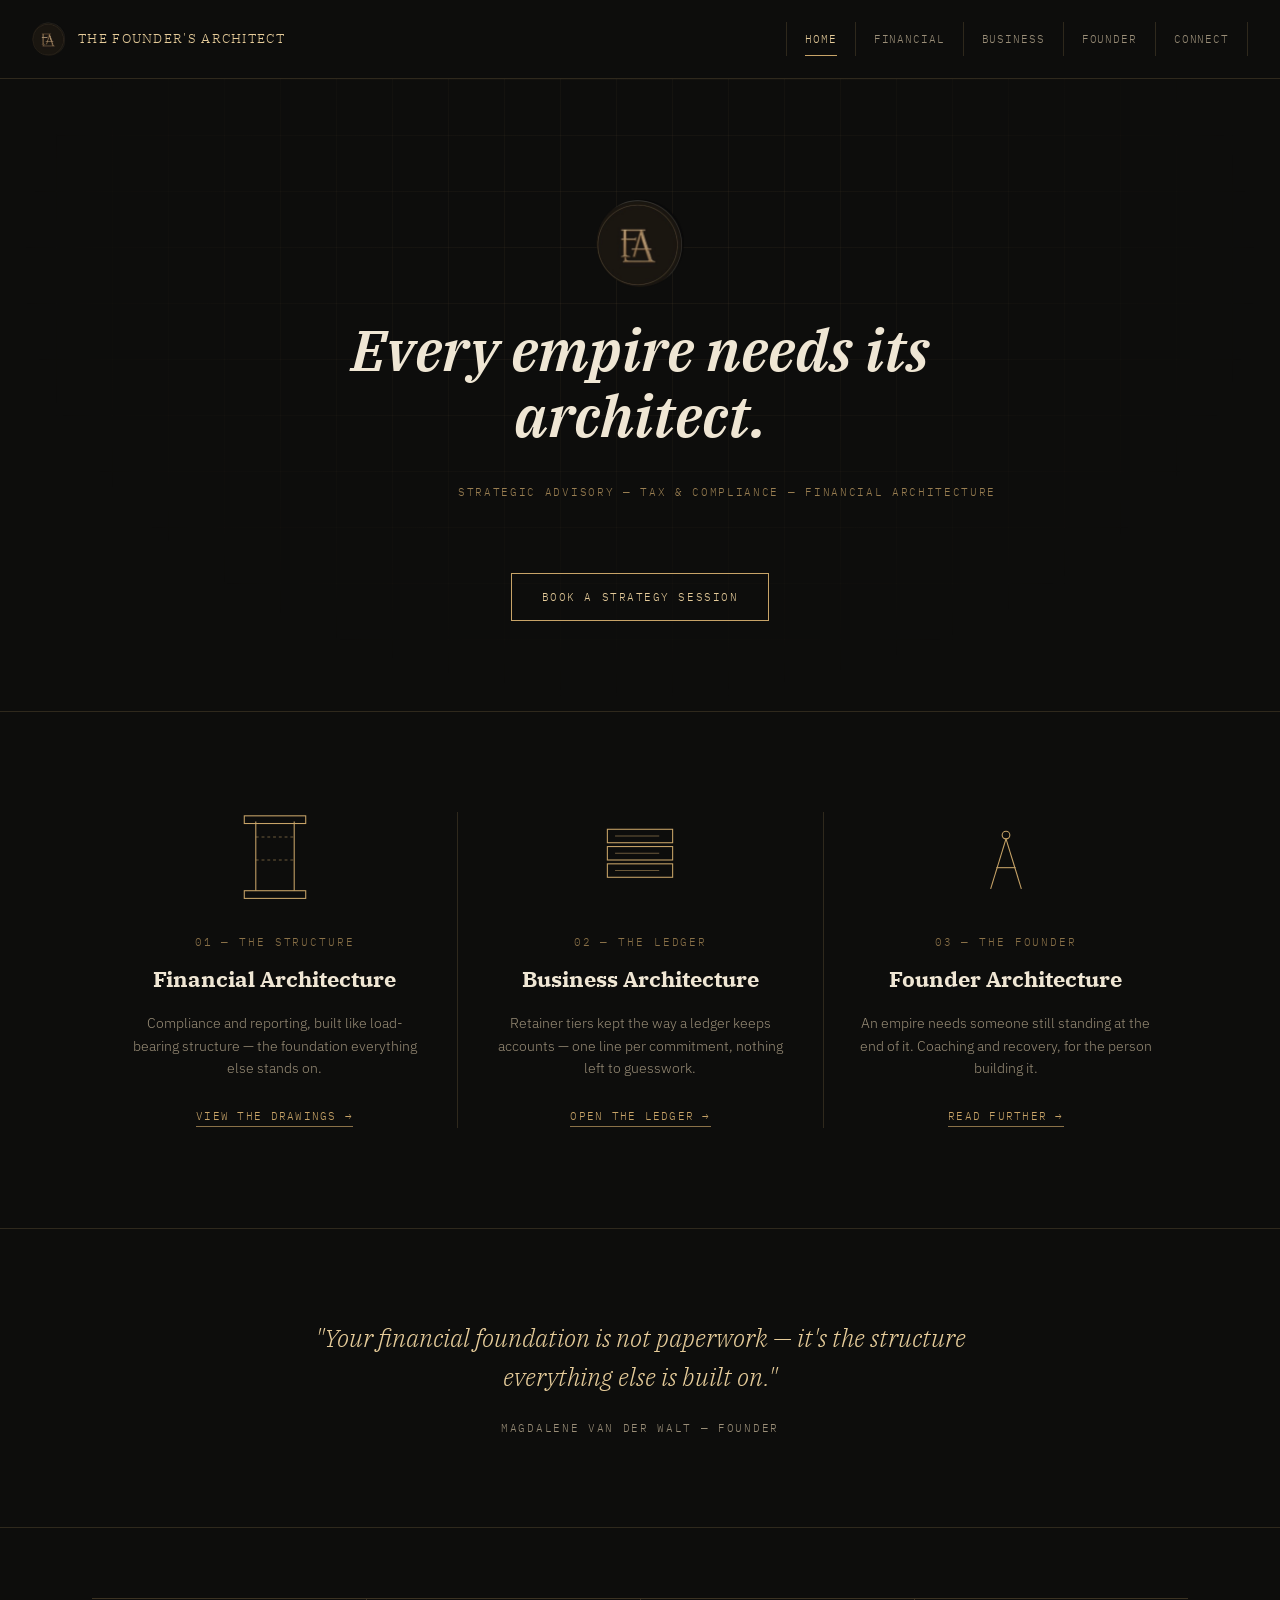
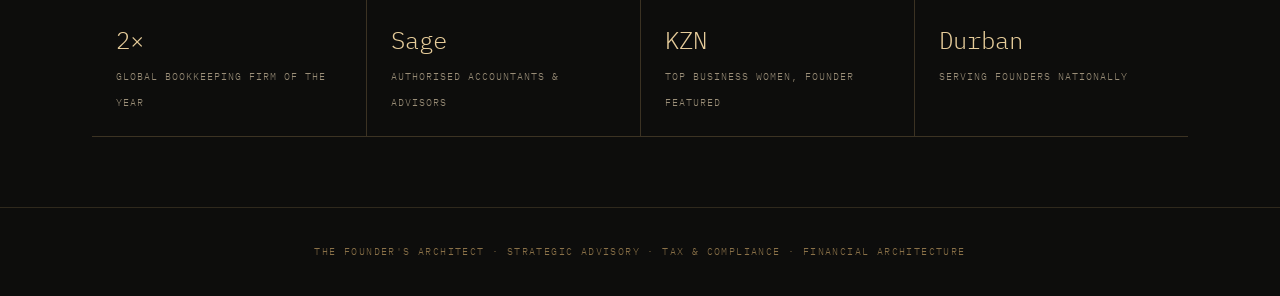
==== index.html @ 71af25b2 "Add files via upload" ====
<!DOCTYPE html>
<html lang="en">
<head>
<meta charset="UTF-8">
<meta name="viewport" content="width=device-width, initial-scale=1.0">
<title>The Founder's Architect</title>
<link rel="preconnect" href="https://fonts.googleapis.com">
<link href="https://fonts.googleapis.com/css2?family=IBM+Plex+Mono:wght@400;500;600&family=IBM+Plex+Sans:wght@300;400;500;600&family=IBM+Plex+Serif:ital,wght@0,500;0,600;0,700;1,500;1,600&display=swap" rel="stylesheet">
<link rel="stylesheet" href="style.css">
</head>
<body>

<header class="site-header">
  <a class="brand" href="index.html">
    <img src="fa-logo.png" alt="The Founder's Architect">
    <span>The Founder's Architect</span>
  </a>
  <nav class="site-nav">
    <a href="index.html" class="active">Home</a>
    <a href="financial-architecture.html">Financial</a>
    <a href="business-architecture.html">Business</a>
    <a href="founder-architecture.html">Founder</a>
    <a href="contact.html">Connect</a>
  </nav>
</header>

<section class="hero">
  <div class="hero-inner">
    <img class="seal" src="fa-logo.png" alt="">
    <h1>Every empire needs its architect.</h1>
    <div class="dim-line">
      <span class="tick"></span><span class="seg"></span>
      <span class="label">Strategic Advisory — Tax &amp; Compliance — Financial Architecture</span>
      <span class="seg"></span><span class="tick"></span>
    </div>
    <a class="hero-cta" href="contact.html">Book a Strategy Session</a>
  </div>
</section>

<section class="pillars">
  <div class="wrap">
    <div class="pillars-grid">

      <div class="pillar reveal">
        <svg viewBox="0 0 100 100" fill="none" stroke="#c8a468" stroke-width="1.1">
          <line x1="30" y1="10" x2="30" y2="82"/>
          <line x1="70" y1="10" x2="70" y2="82"/>
          <rect x="18" y="4" width="64" height="8"/>
          <rect x="18" y="82" width="64" height="8"/>
          <line x1="30" y1="26" x2="70" y2="26" stroke-dasharray="3 3" opacity=".5"/>
          <line x1="30" y1="50" x2="70" y2="50" stroke-dasharray="3 3" opacity=".5"/>
        </svg>
        <span class="eyebrow">01 — The Structure</span>
        <h3>Financial Architecture</h3>
        <p>Compliance and reporting, built like load-bearing structure — the foundation everything else stands on.</p>
        <a href="financial-architecture.html">View the drawings →</a>
      </div>

      <div class="pillar reveal">
        <svg viewBox="0 0 100 100" fill="none" stroke="#c8a468" stroke-width="1.1">
          <rect x="16" y="18" width="68" height="14"/>
          <rect x="16" y="36" width="68" height="14"/>
          <rect x="16" y="54" width="68" height="14"/>
          <line x1="24" y1="25" x2="70" y2="25" opacity=".5"/>
          <line x1="24" y1="43" x2="70" y2="43" opacity=".5"/>
          <line x1="24" y1="61" x2="70" y2="61" opacity=".5"/>
        </svg>
        <span class="eyebrow">02 — The Ledger</span>
        <h3>Business Architecture</h3>
        <p>Retainer tiers kept the way a ledger keeps accounts — one line per commitment, nothing left to guesswork.</p>
        <a href="business-architecture.html">Open the ledger →</a>
      </div>

      <div class="pillar reveal">
        <svg viewBox="0 0 100 100" fill="none" stroke="#c8a468" stroke-width="1.1">
          <circle cx="50" cy="24" r="4"/>
          <line x1="50" y1="28" x2="34" y2="80"/>
          <line x1="50" y1="28" x2="66" y2="80"/>
          <line x1="40" y1="58" x2="60" y2="58"/>
        </svg>
        <span class="eyebrow">03 — The Founder</span>
        <h3>Founder Architecture</h3>
        <p>An empire needs someone still standing at the end of it. Coaching and recovery, for the person building it.</p>
        <a href="founder-architecture.html">Read further →</a>
      </div>

    </div>
  </div>
</section>

<section class="quote-strip reveal">
  <div class="wrap">
    <blockquote>"Your financial foundation is not paperwork — it's the structure everything else is built on."</blockquote>
    <cite>Magdalene van der Walt — Founder</cite>
  </div>
</section>

<section class="credentials reveal">
  <div class="wrap">
    <div class="credentials-row">
      <div class="credential-cell">
        <span class="fig">2×</span>
        <span class="lbl">Global Bookkeeping Firm of the Year</span>
      </div>
      <div class="credential-cell">
        <span class="fig">Sage</span>
        <span class="lbl">Authorised Accountants &amp; Advisors</span>
      </div>
      <div class="credential-cell">
        <span class="fig">KZN</span>
        <span class="lbl">Top Business Women, Founder Featured</span>
      </div>
      <div class="credential-cell">
        <span class="fig">Durban</span>
        <span class="lbl">Serving founders nationally</span>
      </div>
    </div>
  </div>
</section>

<footer class="site-footer">
  <p>The Founder's Architect · Strategic Advisory · Tax &amp; Compliance · Financial Architecture</p>
</footer>

<script>
const io = new IntersectionObserver(es=>es.forEach(e=>{if(e.isIntersecting){e.target.classList.add('in'); io.unobserve(e.target);}}),{threshold:.15});
document.querySelectorAll('.reveal').forEach(el=>io.observe(el));
</script>
</body>
</html>
---- style.css ----
/* ============================================================
   THE FOUNDER'S ARCHITECT — shared stylesheet
   Type system: IBM Plex trio (Serif / Sans / Mono) — chosen
   because the brand is literally about technical precision
   (architecture) and tabular record-keeping (ledgers). Mono
   is used wherever a real ledger would use ruled figures.
   ============================================================ */

:root{
  --ink:#0d0d0c;
  --ink-2:#161512;
  --blueprint:#132840;
  --blueprint-2:#0d1e30;
  --blueprint-line:#5f88ab;
  --blueprint-line-dim:#3a5670;
  --ledger:#ece3d0;
  --ledger-2:#e3d7bc;
  --ledger-rule:#b7a880;
  --ledger-ink:#2b2318;
  --ledger-ink-soft:#5c503b;
  --red-ink:#8f3b28;
  --gold:#c8a468;
  --gold-light:#e6cc9a;
  --gold-dim:#8a7148;
  --text:#efe6d4;
  --text-dim:#9a8e78;

  --serif:'IBM Plex Serif', Georgia, serif;
  --sans:'IBM Plex Sans', -apple-system, sans-serif;
  --mono:'IBM Plex Mono', 'Courier New', monospace;
}

*{margin:0; padding:0; box-sizing:border-box;}
html{scroll-behavior:smooth;}
body{
  background:var(--ink);
  color:var(--text);
  font-family:var(--sans);
  font-weight:300;
  line-height:1.65;
  -webkit-font-smoothing:antialiased;
}
img{max-width:100%; display:block;}
a{color:inherit;}
.wrap{max-width:1160px; margin:0 auto; padding:0 32px;}

/* ---------- dimension line (signature motif) ----------
   mimics an architectural drawing's dimension callout:
   tick — line — label — line — tick                       */
.dim-line{
  display:flex; align-items:center; gap:14px;
  width:100%;
}
.dim-line .tick{width:1px; height:10px; background:currentColor; opacity:.6;}
.dim-line .seg{flex:1; height:1px; background:currentColor; opacity:.35;}
.dim-line .label{
  font-family:var(--mono); font-size:10.5px; letter-spacing:.16em;
  text-transform:uppercase; white-space:nowrap; opacity:.75;
}

/* ---------- nav ---------- */
.site-header{
  display:flex; align-items:center; justify-content:space-between;
  padding:22px 32px;
  border-bottom:1px solid rgba(200,164,104,.18);
}
.site-header .brand{display:flex; align-items:center; gap:12px; text-decoration:none;}
.site-header .brand img{width:34px; height:34px; border-radius:50%;}
.site-header .brand span{
  font-family:var(--serif); font-size:13px; letter-spacing:.1em;
  text-transform:uppercase; color:var(--gold-light);
}
.site-nav{display:flex; gap:0;}
.site-nav a{
  font-family:var(--mono); font-size:11px; letter-spacing:.08em;
  text-transform:uppercase; text-decoration:none; color:var(--text-dim);
  padding:8px 18px; border-left:1px solid rgba(200,164,104,.18);
  transition:color .2s ease;
}
.site-nav a:last-child{border-right:1px solid rgba(200,164,104,.18);}
.site-nav a:hover, .site-nav a.active{color:var(--gold-light);}
.site-nav a.active{position:relative;}
.site-nav a.active::after{
  content:''; position:absolute; left:18px; right:18px; bottom:0; height:1px;
  background:var(--gold);
}
@media (max-width:820px){
  .site-nav{display:none;}
}

/* ---------- footer ---------- */
.site-footer{
  padding:36px 32px; text-align:center;
  border-top:1px solid rgba(200,164,104,.18);
}
.site-footer p{
  font-family:var(--mono); font-size:10px; letter-spacing:.14em;
  text-transform:uppercase; color:var(--gold-dim);
}

/* ================= HOME ================= */
.hero{
  padding:120px 32px 90px; text-align:center;
  position:relative; overflow:hidden;
}
.hero::before{
  content:''; position:absolute; inset:0;
  background-image:linear-gradient(rgba(200,164,104,.07) 1px, transparent 1px),
                    linear-gradient(90deg, rgba(200,164,104,.07) 1px, transparent 1px);
  background-size:56px 56px;
  mask-image:radial-gradient(ellipse at 50% 30%, black, transparent 70%);
}
.hero-inner{position:relative; max-width:760px; margin:0 auto;}
.hero-inner img.seal{width:88px; margin:0 auto 30px;}
.hero h1{
  font-family:var(--serif); font-weight:600; font-style:italic;
  font-size:clamp(2.1rem, 5.2vw, 3.6rem); line-height:1.15;
  color:var(--text);
}
.hero .dim-line{max-width:420px; margin:34px auto; color:var(--gold);}
.hero-tag{
  font-family:var(--mono); font-size:11px; letter-spacing:.2em;
  text-transform:uppercase; color:var(--text-dim);
}
.hero-cta{
  display:inline-block; margin-top:38px; padding:14px 30px;
  border:1px solid var(--gold); color:var(--gold-light);
  text-decoration:none; font-family:var(--mono); font-size:11px;
  letter-spacing:.14em; text-transform:uppercase;
  transition:.25s ease;
}
.hero-cta:hover{background:var(--gold); color:var(--ink);}

/* three pillars — elevation drawings, not icon cards */
.pillars{padding:100px 0; border-top:1px solid rgba(200,164,104,.18);}
.pillars-grid{
  display:grid; grid-template-columns:repeat(3, 1fr); gap:0;
}
@media (max-width:820px){ .pillars-grid{grid-template-columns:1fr; gap:60px;} }
.pillar{
  padding:0 34px; text-align:center;
  border-left:1px solid rgba(200,164,104,.18);
}
.pillar:first-child{border-left:none;}
@media (max-width:820px){ .pillar{border-left:none; border-top:1px solid rgba(200,164,104,.18); padding-top:50px;} .pillar:first-child{border-top:none;} }
.pillar svg{height:96px; margin:0 auto 26px; display:block;}
.pillar .eyebrow{
  font-family:var(--mono); font-size:10.5px; letter-spacing:.18em;
  text-transform:uppercase; color:var(--gold-dim); display:block; margin-bottom:10px;
}
.pillar h3{font-family:var(--serif); font-size:1.4rem; margin-bottom:14px; color:var(--text);}
.pillar p{font-size:13.5px; color:var(--text-dim); margin-bottom:22px;}
.pillar a{
  font-family:var(--mono); font-size:10.5px; letter-spacing:.12em;
  text-transform:uppercase; text-decoration:none; color:var(--gold);
  border-bottom:1px solid var(--gold-dim); padding-bottom:3px;
}

/* quote strip */
.quote-strip{
  padding:90px 0; text-align:center;
  border-top:1px solid rgba(200,164,104,.18);
  border-bottom:1px solid rgba(200,164,104,.18);
}
.quote-strip blockquote{
  font-family:var(--serif); font-style:italic; font-size:clamp(1.2rem,2.6vw,1.55rem);
  max-width:700px; margin:0 auto; color:var(--gold-light); line-height:1.6;
}
.quote-strip cite{
  display:block; margin-top:22px; font-style:normal;
  font-family:var(--mono); font-size:10.5px; letter-spacing:.16em;
  text-transform:uppercase; color:var(--text-dim);
}

/* credentials — ledger-style figure row */
.credentials{padding:70px 0;}
.credentials-row{
  display:flex; flex-wrap:wrap; gap:0;
  font-family:var(--mono);
  border-top:1px solid rgba(200,164,104,.25);
  border-bottom:1px solid rgba(200,164,104,.25);
}
.credential-cell{
  flex:1 1 200px; padding:22px 24px;
  border-left:1px solid rgba(200,164,104,.25);
}
.credential-cell:first-child{border-left:none;}
.credential-cell .fig{font-size:1.5rem; color:var(--gold-light); display:block;}
.credential-cell .lbl{font-size:10px; letter-spacing:.1em; text-transform:uppercase; color:var(--text-dim);}

/* ================= BLUEPRINT PAGE (Financial Architecture) ================= */
.blueprint-page{background:var(--blueprint); color:#dce9f2;}
.blueprint-page .site-header{border-bottom-color:rgba(95,136,171,.3);}
.blueprint-page .site-nav a{color:#7fa1bd; border-left-color:rgba(95,136,171,.3);}
.blueprint-page .site-nav a:last-child{border-right-color:rgba(95,136,171,.3);}
.blueprint-page .site-nav a:hover,.blueprint-page .site-nav a.active{color:var(--gold-light);}
.blueprint-page .site-footer{border-top-color:rgba(95,136,171,.3);}
.blueprint-page .site-footer p{color:#5f88ab;}

.bp-hero{
  padding:90px 32px 60px; position:relative; overflow:hidden;
}
.bp-hero::before{
  content:''; position:absolute; inset:0;
  background-image:linear-gradient(rgba(255,255,255,.05) 1px, transparent 1px),
                    linear-gradient(90deg, rgba(255,255,255,.05) 1px, transparent 1px);
  background-size:40px 40px;
}
.bp-hero-inner{position:relative; max-width:640px; margin:0 auto; text-align:center;}
.bp-hero .eyebrow{
  font-family:var(--mono); font-size:11px; letter-spacing:.22em; text-transform:uppercase;
  color:var(--gold-light);
}
.bp-hero h1{
  font-family:var(--serif); font-weight:600; font-size:clamp(2rem,5vw,3rem);
  margin:18px 0 20px; color:#f2f7fb;
}
.bp-hero p{color:#a8c2d6; font-size:14.5px; max-width:480px; margin:0 auto;}

/* elevation drawing — services stacked like building floors */
.elevation{padding:40px 32px 110px;}
.elevation-inner{max-width:820px; margin:0 auto;}
.floor{
  display:grid; grid-template-columns:140px 1fr;
  gap:28px; align-items:start;
  padding:30px 0;
  border-top:1px solid rgba(255,255,255,.14);
  position:relative;
}
.floor:last-child{border-bottom:1px solid rgba(255,255,255,.14);}
.floor .code{
  font-family:var(--mono); font-size:12px; letter-spacing:.08em; color:var(--gold-light);
  padding-top:4px;
}
.floor .code small{display:block; color:#7fa1bd; font-size:10px; margin-top:4px; letter-spacing:.14em;}
.floor h3{font-family:var(--serif); font-size:1.3rem; color:#f2f7fb; margin-bottom:8px;}
.floor p{font-size:13.5px; color:#a8c2d6; max-width:520px;}
.floor .dim{
  position:absolute; right:0; top:14px; display:flex; align-items:center; gap:6px;
  color:#5f88ab; font-family:var(--mono); font-size:9.5px; letter-spacing:.1em;
}
.floor .dim .tick{width:1px; height:8px; background:currentColor;}

/* ================= LEDGER PAGE (Business Architecture) ================= */
.ledger-page{background:var(--ledger); color:var(--ledger-ink);}
.ledger-page .site-header{border-bottom-color:rgba(183,168,128,.5);}
.ledger-page .brand span{color:var(--red-ink);}
.ledger-page .site-nav a{color:var(--ledger-ink-soft); border-left-color:rgba(183,168,128,.5);}
.ledger-page .site-nav a:last-child{border-right-color:rgba(183,168,128,.5);}
.ledger-page .site-nav a:hover,.ledger-page .site-nav a.active{color:var(--red-ink);}
.ledger-page .site-nav a.active::after{background:var(--red-ink);}
.ledger-page .site-footer{border-top-color:rgba(183,168,128,.5);}
.ledger-page .site-footer p{color:var(--ledger-ink-soft);}

.ledger-hero{padding:80px 32px 20px; text-align:center;}
.ledger-hero .eyebrow{
  font-family:var(--mono); font-size:11px; letter-spacing:.22em; text-transform:uppercase;
  color:var(--red-ink);
}
.ledger-hero h1{
  font-family:var(--serif); font-weight:600; font-size:clamp(2rem,5vw,3rem);
  margin:16px 0 18px;
}
.ledger-hero p{color:var(--ledger-ink-soft); font-size:14.5px; max-width:480px; margin:0 auto;}

.ledger-book{padding:50px 32px 120px;}
.ledger-table{
  max-width:920px; margin:0 auto;
  border-top:2px solid var(--ledger-ink);
}
.ledger-head-row, .ledger-row{
  display:grid; grid-template-columns:56px 1.4fr 2fr 110px;
  gap:20px; align-items:center;
  padding:18px 4px;
  border-bottom:1px solid var(--ledger-rule);
}
.ledger-head-row{
  font-family:var(--mono); font-size:10px; letter-spacing:.12em; text-transform:uppercase;
  color:var(--ledger-ink-soft); border-bottom:1px solid var(--ledger-ink);
  padding-bottom:12px;
}
.ledger-row .no{font-family:var(--mono); font-size:12px; color:var(--ledger-ink-soft);}
.ledger-row .acct{font-family:var(--serif); font-weight:600; font-size:1rem;}
.ledger-row .particulars{font-size:12.5px; color:var(--ledger-ink-soft);}
.ledger-row .tier{
  font-family:var(--mono); font-size:9.5px; letter-spacing:.1em; text-transform:uppercase;
  text-align:right; color:var(--ledger-ink-soft);
}
.ledger-row.premium .acct{color:var(--red-ink);}
.ledger-row.premium .tier{color:var(--red-ink);}
.ledger-row:hover{background:rgba(143,59,40,.06);}
@media (max-width:700px){
  .ledger-head-row{display:none;}
  .ledger-row{grid-template-columns:1fr; gap:6px; text-align:left; padding:20px 4px;}
  .ledger-row .tier{text-align:left;}
}

/* ================= FOUNDER ARCHITECTURE PAGE ================= */
.founder-page{background:var(--ink);}
.f-hero{padding:100px 32px 30px; text-align:center;}
.f-hero .eyebrow{
  font-family:var(--mono); font-size:11px; letter-spacing:.22em; text-transform:uppercase; color:var(--gold);
}
.f-hero h1{
  font-family:var(--serif); font-style:italic; font-weight:600;
  font-size:clamp(2rem,5vw,3rem); margin:16px 0; color:var(--text);
}
.f-body{max-width:700px; margin:0 auto; padding:60px 32px 130px;}
.f-block{padding:56px 0; border-top:1px solid rgba(200,164,104,.18);}
.f-block:first-child{border-top:none;}
.f-block .eyebrow{
  font-family:var(--mono); font-size:10.5px; letter-spacing:.18em; text-transform:uppercase;
  color:var(--gold-dim); display:block; margin-bottom:16px;
}
.f-block h2{font-family:var(--serif); font-size:1.9rem; margin-bottom:20px; color:var(--text);}
.f-block p.lede{
  font-family:var(--serif); font-style:italic; font-size:1.15rem; color:var(--gold-light);
  margin-bottom:24px; line-height:1.55;
}
.f-block ul{list-style:none;}
.f-block li{
  font-size:14px; color:var(--text-dim); padding:12px 0 12px 20px;
  border-top:1px solid rgba(200,164,104,.1); position:relative;
}
.f-block li:first-child{border-top:none;}
.f-block li::before{content:'—'; position:absolute; left:0; color:var(--gold-dim);}

/* ================= CONTACT PAGE ================= */
.contact-page{background:var(--ink);}
.c-hero{padding:110px 32px 60px; text-align:center;}
.c-hero img.seal{width:74px; margin:0 auto 28px;}
.c-hero h1{font-family:var(--serif); font-style:italic; font-weight:600; font-size:clamp(1.9rem,4.6vw,2.8rem);}
.c-panel{max-width:520px; margin:0 auto; padding:0 32px 130px;}
.c-row{
  display:flex; justify-content:space-between; align-items:center;
  padding:20px 0; border-top:1px solid rgba(200,164,104,.18);
  font-family:var(--mono); font-size:12.5px;
}
.c-row:last-of-type{border-bottom:1px solid rgba(200,164,104,.18);}
.c-row .k{color:var(--text-dim); letter-spacing:.1em; text-transform:uppercase; font-size:10.5px;}
.c-row .v a{color:var(--gold-light); text-decoration:none; border-bottom:1px solid var(--gold-dim);}
.c-cta{
  display:block; text-align:center; margin-top:44px; padding:16px;
  background:var(--gold); color:var(--ink); text-decoration:none;
  font-family:var(--mono); font-size:11.5px; letter-spacing:.14em; text-transform:uppercase;
  transition:.25s ease;
}
.c-cta:hover{background:var(--gold-light);}

/* reveal on scroll */
.reveal{opacity:0; transform:translateY(16px); transition:opacity .7s ease, transform .7s ease;}
.reveal.in{opacity:1; transform:none;}
@media (prefers-reduced-motion:reduce){.reveal{opacity:1; transform:none; transition:none;}}
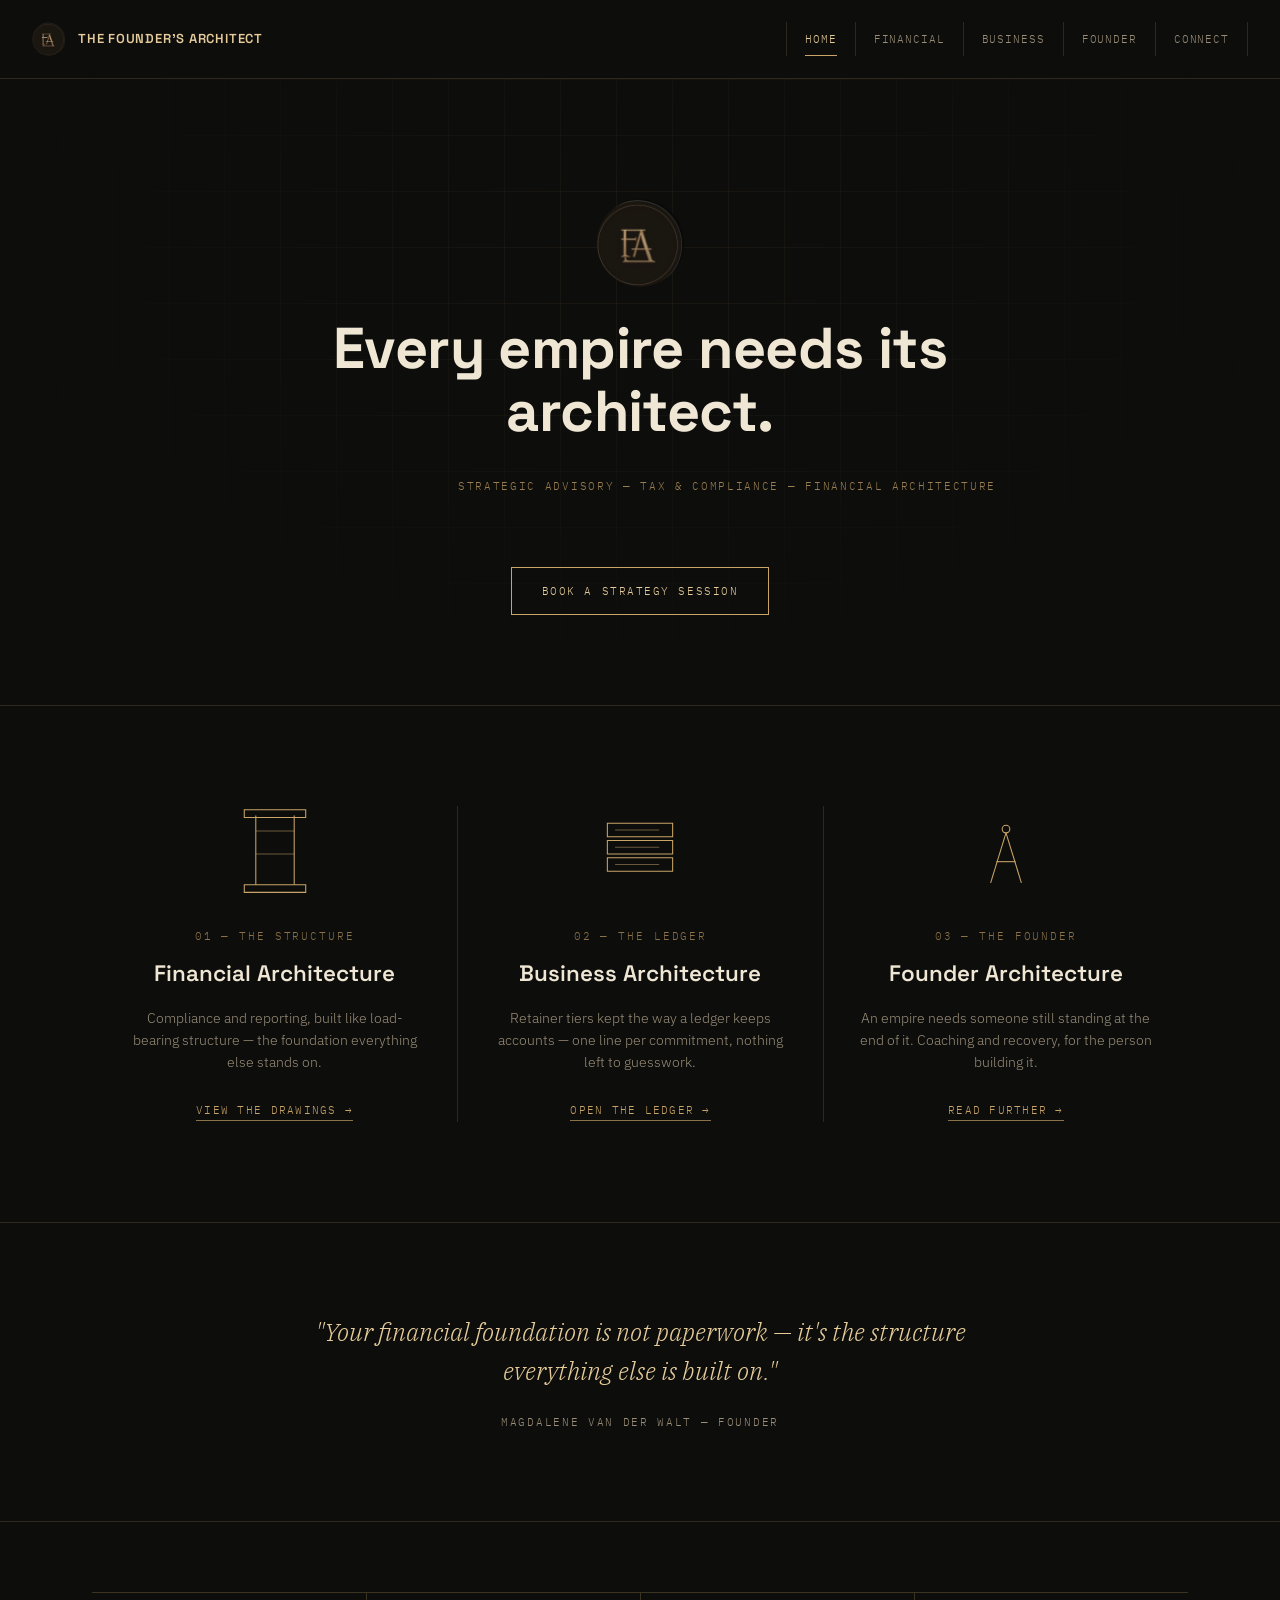
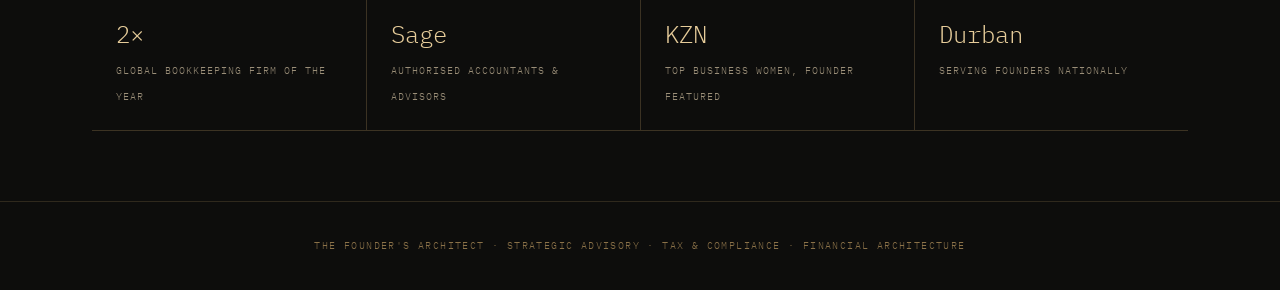
==== commit 77fd862c: "Add files via upload" ====
--- a/index.html
+++ b/index.html
@@ -5,7 +5,7 @@
 <meta name="viewport" content="width=device-width, initial-scale=1.0">
 <title>The Founder's Architect</title>
 <link rel="preconnect" href="https://fonts.googleapis.com">
-<link href="https://fonts.googleapis.com/css2?family=IBM+Plex+Mono:wght@400;500;600&family=IBM+Plex+Sans:wght@300;400;500;600&family=IBM+Plex+Serif:ital,wght@0,500;0,600;0,700;1,500;1,600&display=swap" rel="stylesheet">
+<link href="https://fonts.googleapis.com/css2?family=IBM+Plex+Mono:wght@400;500;600&family=IBM+Plex+Sans:wght@300;400;500;600&family=IBM+Plex+Serif:ital,wght@1,500;1,600&family=Space+Grotesk:wght@500;600;700&display=swap" rel="stylesheet">
 <link rel="stylesheet" href="style.css">
 </head>
 <body>
@@ -95,22 +95,22 @@
   </div>
 </section>
 
-<section class="credentials reveal">
+<section class="credentials">
   <div class="wrap">
     <div class="credentials-row">
-      <div class="credential-cell">
+      <div class="credential-cell reveal">
         <span class="fig">2×</span>
         <span class="lbl">Global Bookkeeping Firm of the Year</span>
       </div>
-      <div class="credential-cell">
+      <div class="credential-cell reveal">
         <span class="fig">Sage</span>
         <span class="lbl">Authorised Accountants &amp; Advisors</span>
       </div>
-      <div class="credential-cell">
+      <div class="credential-cell reveal">
         <span class="fig">KZN</span>
         <span class="lbl">Top Business Women, Founder Featured</span>
       </div>
-      <div class="credential-cell">
+      <div class="credential-cell reveal">
         <span class="fig">Durban</span>
         <span class="lbl">Serving founders nationally</span>
       </div>
--- a/style.css
+++ b/style.css
@@ -25,6 +25,7 @@
   --text:#efe6d4;
   --text-dim:#9a8e78;
 
+  --display:'Space Grotesk', 'Helvetica Neue', Arial, sans-serif;
   --serif:'IBM Plex Serif', Georgia, serif;
   --sans:'IBM Plex Sans', -apple-system, sans-serif;
   --mono:'IBM Plex Mono', 'Courier New', monospace;
@@ -67,23 +68,27 @@
 .site-header .brand{display:flex; align-items:center; gap:12px; text-decoration:none;}
 .site-header .brand img{width:34px; height:34px; border-radius:50%;}
 .site-header .brand span{
-  font-family:var(--serif); font-size:13px; letter-spacing:.1em;
+  font-family:var(--display); font-weight:600; font-size:13px; letter-spacing:.06em;
   text-transform:uppercase; color:var(--gold-light);
 }
+.site-header .brand img{transition:transform .5s ease;}
+.site-header .brand:hover img{transform:rotate(10deg);}
 .site-nav{display:flex; gap:0;}
 .site-nav a{
   font-family:var(--mono); font-size:11px; letter-spacing:.08em;
   text-transform:uppercase; text-decoration:none; color:var(--text-dim);
   padding:8px 18px; border-left:1px solid rgba(200,164,104,.18);
-  transition:color .2s ease;
+  transition:color .2s ease; position:relative;
 }
 .site-nav a:last-child{border-right:1px solid rgba(200,164,104,.18);}
 .site-nav a:hover, .site-nav a.active{color:var(--gold-light);}
-.site-nav a.active{position:relative;}
-.site-nav a.active::after{
+.site-nav a::after{
   content:''; position:absolute; left:18px; right:18px; bottom:0; height:1px;
-  background:var(--gold);
-}
+  background:var(--gold); transform:scaleX(0); transform-origin:left;
+  transition:transform .3s ease;
+}
+.site-nav a.active::after{transform:scaleX(1);}
+.site-nav a:not(.active):hover::after{transform:scaleX(1);}
 @media (max-width:820px){
   .site-nav{display:none;}
 }
@@ -113,11 +118,17 @@
 .hero-inner{position:relative; max-width:760px; margin:0 auto;}
 .hero-inner img.seal{width:88px; margin:0 auto 30px;}
 .hero h1{
-  font-family:var(--serif); font-weight:600; font-style:italic;
-  font-size:clamp(2.1rem, 5.2vw, 3.6rem); line-height:1.15;
+  font-family:var(--display); font-weight:700;
+  font-size:clamp(2.1rem, 5.2vw, 3.6rem); line-height:1.1;
+  letter-spacing:-0.01em;
   color:var(--text);
 }
 .hero .dim-line{max-width:420px; margin:34px auto; color:var(--gold);}
+.hero-inner img.seal{animation:fadeUp .8s ease both;}
+.hero h1{animation:fadeUp .8s ease .12s both;}
+.hero .dim-line{animation:fadeUp .8s ease .26s both;}
+.hero .dim-line .seg{transform:scaleX(0); transform-origin:left; animation:drawLine .9s ease .7s forwards;}
+.hero-cta{animation:fadeUp .8s ease .4s both;}
 .hero-tag{
   font-family:var(--mono); font-size:11px; letter-spacing:.2em;
   text-transform:uppercase; color:var(--text-dim);
@@ -144,17 +155,24 @@
 .pillar:first-child{border-left:none;}
 @media (max-width:820px){ .pillar{border-left:none; border-top:1px solid rgba(200,164,104,.18); padding-top:50px;} .pillar:first-child{border-top:none;} }
 .pillar svg{height:96px; margin:0 auto 26px; display:block;}
+.pillar svg *{stroke-dasharray:280; stroke-dashoffset:280; transition:stroke-dashoffset 1.5s ease;}
+.pillar.in svg *{stroke-dashoffset:0;}
 .pillar .eyebrow{
   font-family:var(--mono); font-size:10.5px; letter-spacing:.18em;
   text-transform:uppercase; color:var(--gold-dim); display:block; margin-bottom:10px;
 }
-.pillar h3{font-family:var(--serif); font-size:1.4rem; margin-bottom:14px; color:var(--text);}
+.pillar h3{font-family:var(--display); font-weight:600; font-size:1.4rem; margin-bottom:14px; color:var(--text);}
 .pillar p{font-size:13.5px; color:var(--text-dim); margin-bottom:22px;}
 .pillar a{
   font-family:var(--mono); font-size:10.5px; letter-spacing:.12em;
   text-transform:uppercase; text-decoration:none; color:var(--gold);
   border-bottom:1px solid var(--gold-dim); padding-bottom:3px;
-}
+  transition:border-color .25s ease, padding-left .25s ease;
+}
+.pillar a:hover{border-color:var(--gold); padding-left:4px;}
+.pillars-grid .pillar:nth-child(1){transition-delay:0s;}
+.pillars-grid .pillar:nth-child(2){transition-delay:.12s;}
+.pillars-grid .pillar:nth-child(3){transition-delay:.24s;}
 
 /* quote strip */
 .quote-strip{
@@ -185,6 +203,10 @@
   border-left:1px solid rgba(200,164,104,.25);
 }
 .credential-cell:first-child{border-left:none;}
+.credentials-row .credential-cell:nth-child(1){transition-delay:0s;}
+.credentials-row .credential-cell:nth-child(2){transition-delay:.1s;}
+.credentials-row .credential-cell:nth-child(3){transition-delay:.2s;}
+.credentials-row .credential-cell:nth-child(4){transition-delay:.3s;}
 .credential-cell .fig{font-size:1.5rem; color:var(--gold-light); display:block;}
 .credential-cell .lbl{font-size:10px; letter-spacing:.1em; text-transform:uppercase; color:var(--text-dim);}
 
@@ -212,8 +234,8 @@
   color:var(--gold-light);
 }
 .bp-hero h1{
-  font-family:var(--serif); font-weight:600; font-size:clamp(2rem,5vw,3rem);
-  margin:18px 0 20px; color:#f2f7fb;
+  font-family:var(--display); font-weight:700; font-size:clamp(2rem,5vw,3rem);
+  margin:18px 0 20px; color:#f2f7fb; letter-spacing:-0.01em;
 }
 .bp-hero p{color:#a8c2d6; font-size:14.5px; max-width:480px; margin:0 auto;}
 
@@ -233,13 +255,18 @@
   padding-top:4px;
 }
 .floor .code small{display:block; color:#7fa1bd; font-size:10px; margin-top:4px; letter-spacing:.14em;}
-.floor h3{font-family:var(--serif); font-size:1.3rem; color:#f2f7fb; margin-bottom:8px;}
+.floor h3{font-family:var(--display); font-weight:600; font-size:1.3rem; color:#f2f7fb; margin-bottom:8px;}
 .floor p{font-size:13.5px; color:#a8c2d6; max-width:520px;}
 .floor .dim{
   position:absolute; right:0; top:14px; display:flex; align-items:center; gap:6px;
   color:#5f88ab; font-family:var(--mono); font-size:9.5px; letter-spacing:.1em;
 }
 .floor .dim .tick{width:1px; height:8px; background:currentColor;}
+.elevation-inner .floor:nth-child(1){transition-delay:0s;}
+.elevation-inner .floor:nth-child(2){transition-delay:.08s;}
+.elevation-inner .floor:nth-child(3){transition-delay:.16s;}
+.elevation-inner .floor:nth-child(4){transition-delay:.24s;}
+.elevation-inner .floor:nth-child(5){transition-delay:.32s;}
 
 /* ================= LEDGER PAGE (Business Architecture) ================= */
 .ledger-page{background:var(--ledger); color:var(--ledger-ink);}
@@ -258,8 +285,8 @@
   color:var(--red-ink);
 }
 .ledger-hero h1{
-  font-family:var(--serif); font-weight:600; font-size:clamp(2rem,5vw,3rem);
-  margin:16px 0 18px;
+  font-family:var(--display); font-weight:700; font-size:clamp(2rem,5vw,3rem);
+  margin:16px 0 18px; letter-spacing:-0.01em;
 }
 .ledger-hero p{color:var(--ledger-ink-soft); font-size:14.5px; max-width:480px; margin:0 auto;}
 
@@ -280,7 +307,7 @@
   padding-bottom:12px;
 }
 .ledger-row .no{font-family:var(--mono); font-size:12px; color:var(--ledger-ink-soft);}
-.ledger-row .acct{font-family:var(--serif); font-weight:600; font-size:1rem;}
+.ledger-row .acct{font-family:var(--display); font-weight:600; font-size:1rem;}
 .ledger-row .particulars{font-size:12.5px; color:var(--ledger-ink-soft);}
 .ledger-row .tier{
   font-family:var(--mono); font-size:9.5px; letter-spacing:.1em; text-transform:uppercase;
@@ -288,7 +315,16 @@
 }
 .ledger-row.premium .acct{color:var(--red-ink);}
 .ledger-row.premium .tier{color:var(--red-ink);}
-.ledger-row:hover{background:rgba(143,59,40,.06);}
+.ledger-row{transition:background .3s ease, padding-left .3s ease;}
+.ledger-row:hover{background:rgba(143,59,40,.06); padding-left:8px;}
+.ledger-table .ledger-row:nth-child(2){transition-delay:0s;}
+.ledger-table .ledger-row:nth-child(3){transition-delay:.06s;}
+.ledger-table .ledger-row:nth-child(4){transition-delay:.12s;}
+.ledger-table .ledger-row:nth-child(5){transition-delay:.18s;}
+.ledger-table .ledger-row:nth-child(6){transition-delay:.24s;}
+.ledger-table .ledger-row:nth-child(7){transition-delay:.30s;}
+.ledger-table .ledger-row:nth-child(8){transition-delay:.36s;}
+.ledger-table .ledger-row:nth-child(9){transition-delay:.42s;}
 @media (max-width:700px){
   .ledger-head-row{display:none;}
   .ledger-row{grid-template-columns:1fr; gap:6px; text-align:left; padding:20px 4px;}
@@ -302,8 +338,9 @@
   font-family:var(--mono); font-size:11px; letter-spacing:.22em; text-transform:uppercase; color:var(--gold);
 }
 .f-hero h1{
-  font-family:var(--serif); font-style:italic; font-weight:600;
+  font-family:var(--display); font-weight:700;
   font-size:clamp(2rem,5vw,3rem); margin:16px 0; color:var(--text);
+  line-height:1.15; letter-spacing:-0.01em;
 }
 .f-body{max-width:700px; margin:0 auto; padding:60px 32px 130px;}
 .f-block{padding:56px 0; border-top:1px solid rgba(200,164,104,.18);}
@@ -312,7 +349,7 @@
   font-family:var(--mono); font-size:10.5px; letter-spacing:.18em; text-transform:uppercase;
   color:var(--gold-dim); display:block; margin-bottom:16px;
 }
-.f-block h2{font-family:var(--serif); font-size:1.9rem; margin-bottom:20px; color:var(--text);}
+.f-block h2{font-family:var(--display); font-weight:600; font-size:1.9rem; margin-bottom:20px; color:var(--text);}
 .f-block p.lede{
   font-family:var(--serif); font-style:italic; font-size:1.15rem; color:var(--gold-light);
   margin-bottom:24px; line-height:1.55;
@@ -329,7 +366,7 @@
 .contact-page{background:var(--ink);}
 .c-hero{padding:110px 32px 60px; text-align:center;}
 .c-hero img.seal{width:74px; margin:0 auto 28px;}
-.c-hero h1{font-family:var(--serif); font-style:italic; font-weight:600; font-size:clamp(1.9rem,4.6vw,2.8rem);}
+.c-hero h1{font-family:var(--display); font-weight:700; font-size:clamp(1.9rem,4.6vw,2.8rem); line-height:1.2;}
 .c-panel{max-width:520px; margin:0 auto; padding:0 32px 130px;}
 .c-row{
   display:flex; justify-content:space-between; align-items:center;
@@ -350,4 +387,14 @@
 /* reveal on scroll */
 .reveal{opacity:0; transform:translateY(16px); transition:opacity .7s ease, transform .7s ease;}
 .reveal.in{opacity:1; transform:none;}
-@media (prefers-reduced-motion:reduce){.reveal{opacity:1; transform:none; transition:none;}}
+
+/* hero load-in + dimension-line draw */
+@keyframes fadeUp{ from{opacity:0; transform:translateY(14px);} to{opacity:1; transform:translateY(0);} }
+@keyframes drawLine{ to{transform:scaleX(1);} }
+
+@media (prefers-reduced-motion:reduce){
+  .reveal{opacity:1; transform:none; transition:none;}
+  .hero-inner img.seal, .hero h1, .hero .dim-line, .hero-cta{animation:none; opacity:1;}
+  .hero .dim-line .seg{transform:none; animation:none;}
+  .pillar svg *{stroke-dashoffset:0; transition:none;}
+}
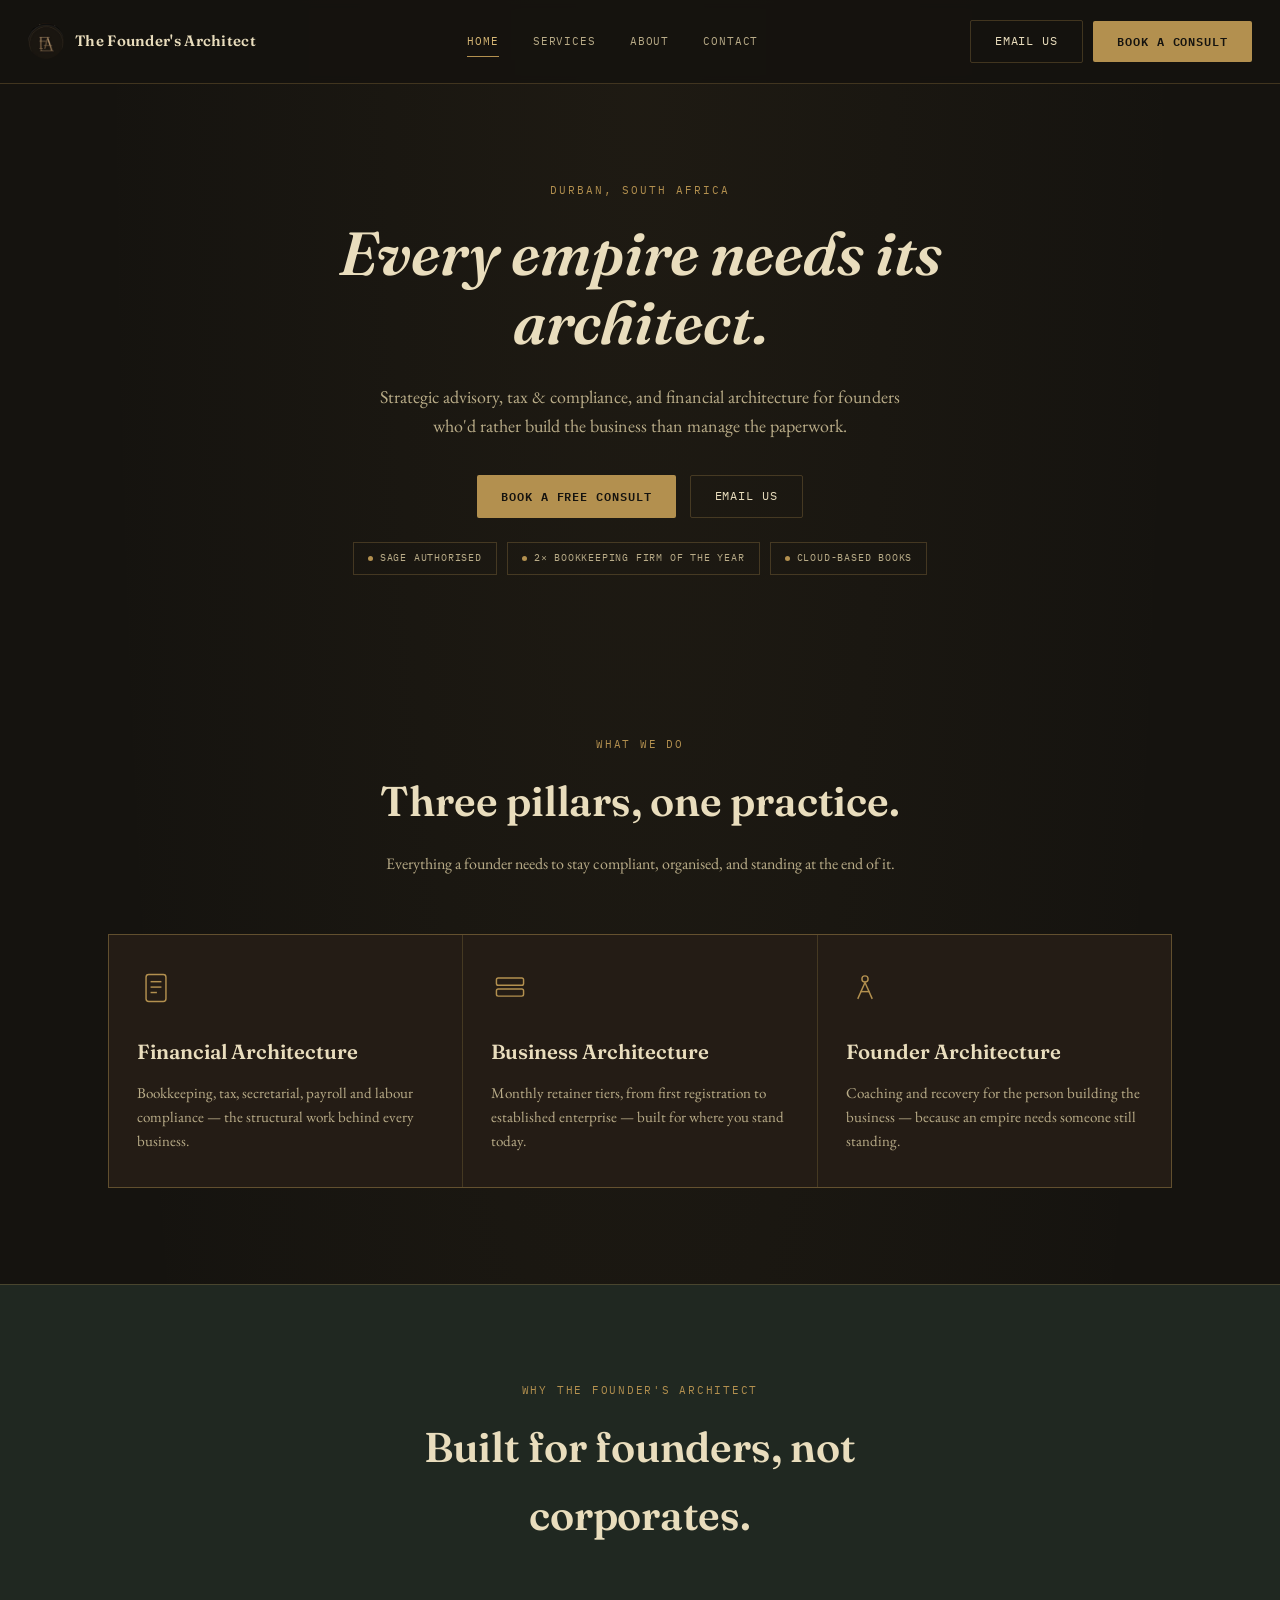
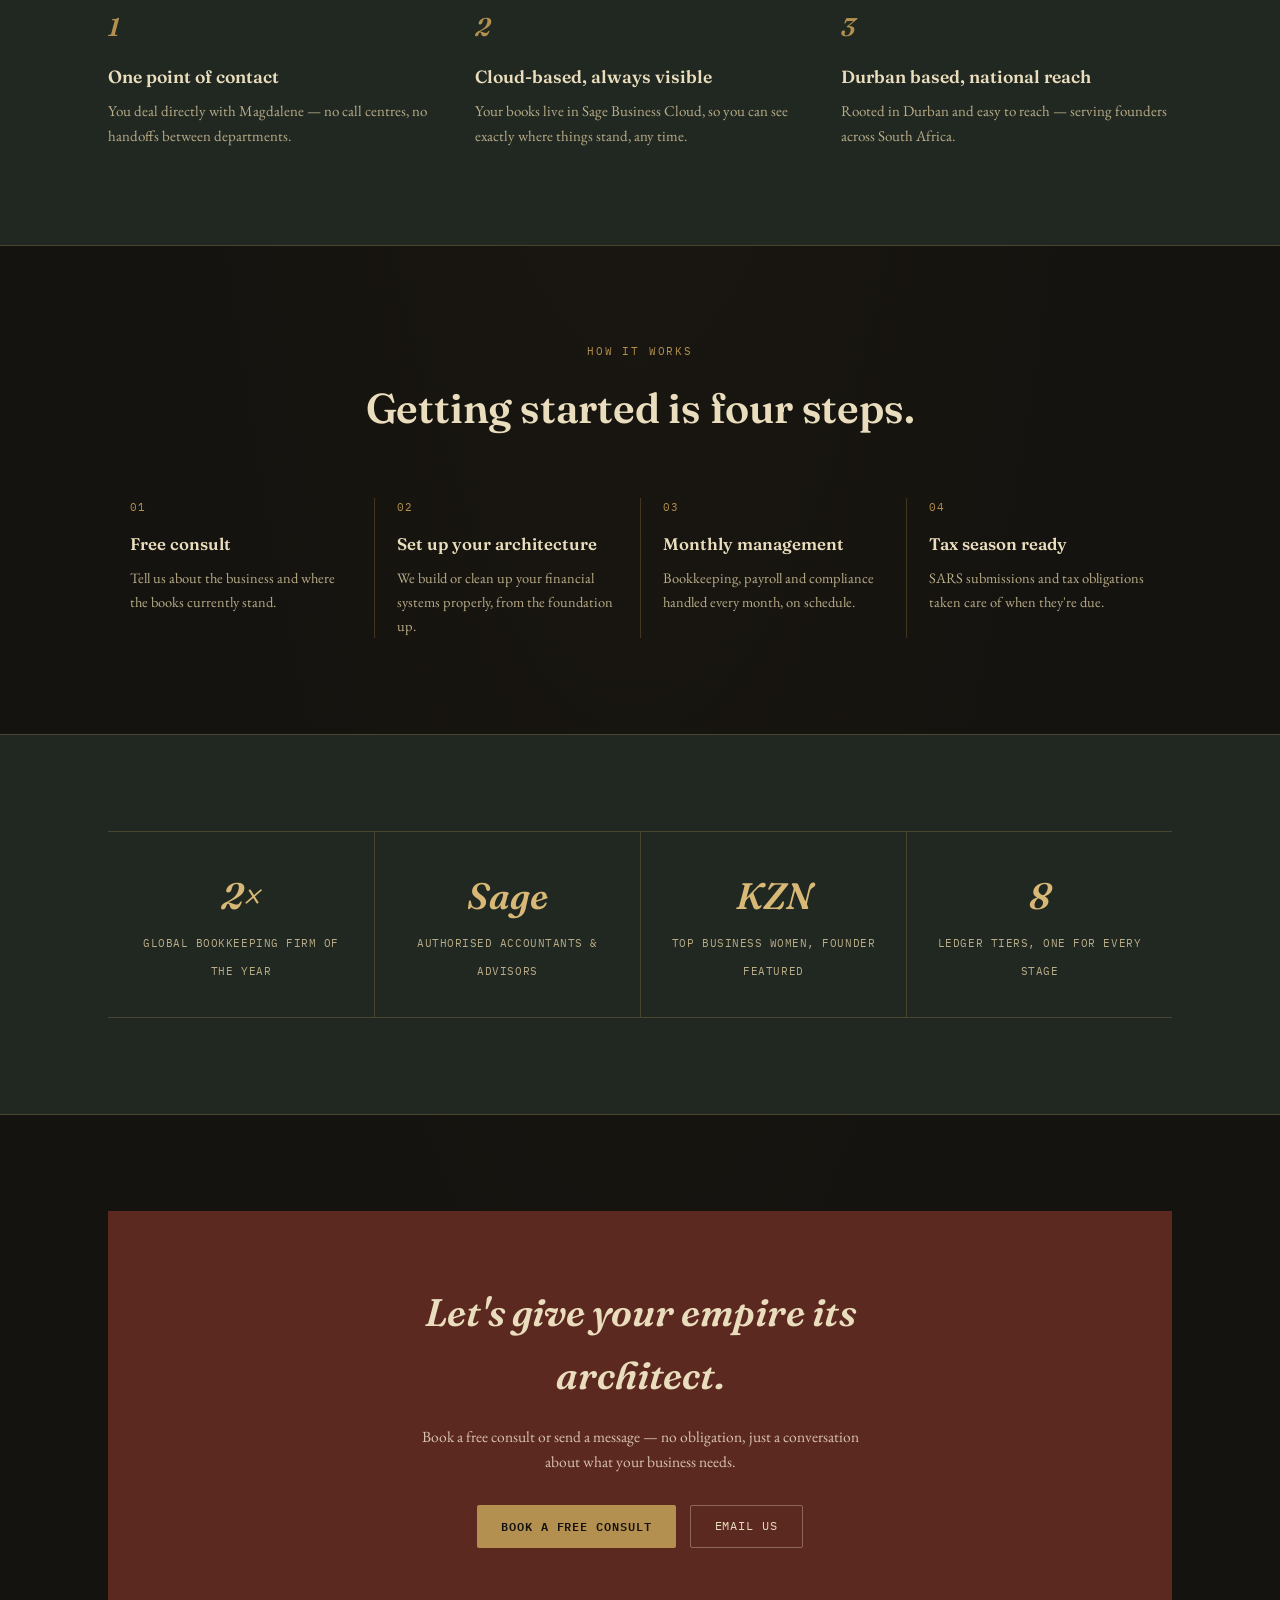
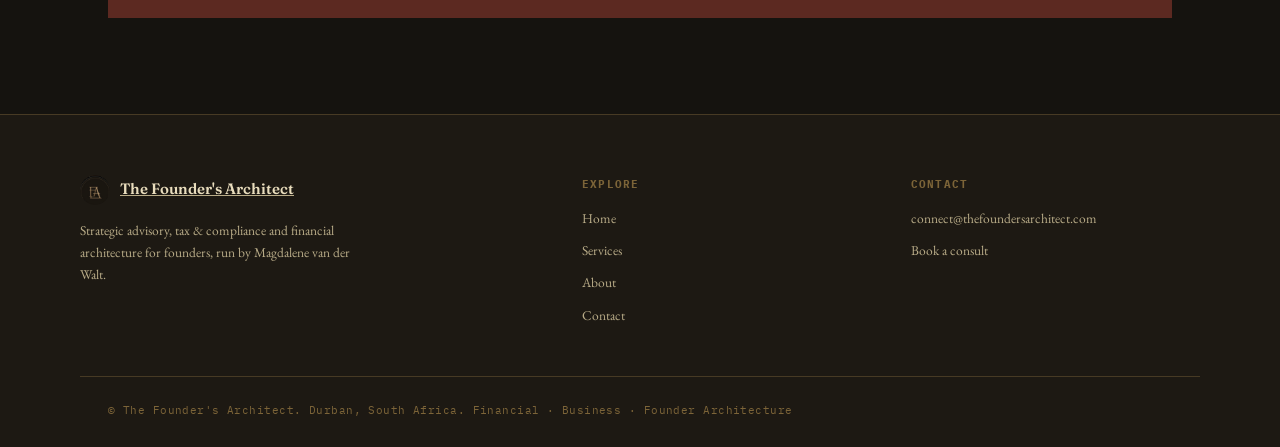
==== commit 33bb0d61: "Add files via upload" ====
--- a/index.html
+++ b/index.html
@@ -3,9 +3,9 @@
 <head>
 <meta charset="UTF-8">
 <meta name="viewport" content="width=device-width, initial-scale=1.0">
-<title>The Founder's Architect</title>
+<title>The Founder's Architect — Financial, Business &amp; Founder Architecture</title>
 <link rel="preconnect" href="https://fonts.googleapis.com">
-<link href="https://fonts.googleapis.com/css2?family=IBM+Plex+Mono:wght@400;500;600&family=IBM+Plex+Sans:wght@300;400;500;600&family=IBM+Plex+Serif:ital,wght@1,500;1,600&family=Space+Grotesk:wght@500;600;700&display=swap" rel="stylesheet">
+<link href="https://fonts.googleapis.com/css2?family=IBM+Plex+Mono:wght@500;600&family=EB+Garamond:ital,wght@0,400;0,500;0,600;1,400;1,500&family=Fraunces:ital,opsz,wght@0,9..144,500;0,9..144,600;1,9..144,500;1,9..144,600&display=swap" rel="stylesheet">
 <link rel="stylesheet" href="style.css">
 </head>
 <body>
@@ -17,114 +17,162 @@
   </a>
   <nav class="site-nav">
     <a href="index.html" class="active">Home</a>
-    <a href="financial-architecture.html">Financial</a>
-    <a href="business-architecture.html">Business</a>
-    <a href="founder-architecture.html">Founder</a>
-    <a href="contact.html">Connect</a>
+    <a href="services.html">Services</a>
+    <a href="about.html">About</a>
+    <a href="contact.html">Contact</a>
   </nav>
+  <div class="nav-cta">
+    <a class="btn btn-ghost" href="mailto:connect@thefoundersarchitect.com">Email us</a>
+    <a class="btn btn-primary" href="contact.html">Book a consult</a>
+  </div>
 </header>
 
 <section class="hero">
-  <div class="hero-inner">
-    <img class="seal" src="fa-logo.png" alt="">
-    <h1>Every empire needs its architect.</h1>
-    <div class="dim-line">
-      <span class="tick"></span><span class="seg"></span>
-      <span class="label">Strategic Advisory — Tax &amp; Compliance — Financial Architecture</span>
-      <span class="seg"></span><span class="tick"></span>
-    </div>
-    <a class="hero-cta" href="contact.html">Book a Strategy Session</a>
+  <span class="eyebrow">Durban, South Africa</span>
+  <h1>Every empire needs its architect.</h1>
+  <p class="lede">Strategic advisory, tax &amp; compliance, and financial architecture for founders who'd rather build the business than manage the paperwork.</p>
+  <div class="hero-ctas">
+    <a class="btn btn-primary" href="contact.html">Book a free consult</a>
+    <a class="btn btn-ghost" href="mailto:connect@thefoundersarchitect.com">Email us</a>
+  </div>
+  <div class="badge-row">
+    <span class="badge">Sage Authorised</span>
+    <span class="badge">2× Bookkeeping Firm of the Year</span>
+    <span class="badge">Cloud-based books</span>
   </div>
 </section>
 
-<section class="pillars">
+<section class="section">
   <div class="wrap">
-    <div class="pillars-grid">
-
-      <div class="pillar reveal">
-        <svg viewBox="0 0 100 100" fill="none" stroke="#c8a468" stroke-width="1.1">
-          <line x1="30" y1="10" x2="30" y2="82"/>
-          <line x1="70" y1="10" x2="70" y2="82"/>
-          <rect x="18" y="4" width="64" height="8"/>
-          <rect x="18" y="82" width="64" height="8"/>
-          <line x1="30" y1="26" x2="70" y2="26" stroke-dasharray="3 3" opacity=".5"/>
-          <line x1="30" y1="50" x2="70" y2="50" stroke-dasharray="3 3" opacity=".5"/>
-        </svg>
-        <span class="eyebrow">01 — The Structure</span>
+    <div class="section-head reveal">
+      <span class="eyebrow">What we do</span>
+      <h2>Three pillars, one practice.</h2>
+      <p>Everything a founder needs to stay compliant, organised, and standing at the end of it.</p>
+    </div>
+    <div class="card-grid">
+      <div class="card reveal">
+        <svg class="icon" viewBox="0 0 42 42" fill="none" stroke="#b3904f" stroke-width="1.6"><rect x="10" y="6" width="22" height="30" rx="3"/><line x1="15" y1="14" x2="27" y2="14"/><line x1="15" y1="20" x2="27" y2="20"/><line x1="15" y1="26" x2="22" y2="26"/></svg>
         <h3>Financial Architecture</h3>
-        <p>Compliance and reporting, built like load-bearing structure — the foundation everything else stands on.</p>
-        <a href="financial-architecture.html">View the drawings →</a>
+        <p>Bookkeeping, tax, secretarial, payroll and labour compliance — the structural work behind every business.</p>
       </div>
-
-      <div class="pillar reveal">
-        <svg viewBox="0 0 100 100" fill="none" stroke="#c8a468" stroke-width="1.1">
-          <rect x="16" y="18" width="68" height="14"/>
-          <rect x="16" y="36" width="68" height="14"/>
-          <rect x="16" y="54" width="68" height="14"/>
-          <line x1="24" y1="25" x2="70" y2="25" opacity=".5"/>
-          <line x1="24" y1="43" x2="70" y2="43" opacity=".5"/>
-          <line x1="24" y1="61" x2="70" y2="61" opacity=".5"/>
-        </svg>
-        <span class="eyebrow">02 — The Ledger</span>
+      <div class="card reveal">
+        <svg class="icon" viewBox="0 0 42 42" fill="none" stroke="#b3904f" stroke-width="1.6"><rect x="6" y="10" width="30" height="8" rx="2"/><rect x="6" y="22" width="30" height="8" rx="2"/></svg>
         <h3>Business Architecture</h3>
-        <p>Retainer tiers kept the way a ledger keeps accounts — one line per commitment, nothing left to guesswork.</p>
-        <a href="business-architecture.html">Open the ledger →</a>
+        <p>Monthly retainer tiers, from first registration to established enterprise — built for where you stand today.</p>
       </div>
-
-      <div class="pillar reveal">
-        <svg viewBox="0 0 100 100" fill="none" stroke="#c8a468" stroke-width="1.1">
-          <circle cx="50" cy="24" r="4"/>
-          <line x1="50" y1="28" x2="34" y2="80"/>
-          <line x1="50" y1="28" x2="66" y2="80"/>
-          <line x1="40" y1="58" x2="60" y2="58"/>
-        </svg>
-        <span class="eyebrow">03 — The Founder</span>
+      <div class="card reveal">
+        <svg class="icon" viewBox="0 0 42 42" fill="none" stroke="#b3904f" stroke-width="1.6"><circle cx="21" cy="11" r="3.4"/><line x1="21" y1="15" x2="13" y2="33"/><line x1="21" y1="15" x2="29" y2="33"/><line x1="16" y1="25" x2="26" y2="25"/></svg>
         <h3>Founder Architecture</h3>
-        <p>An empire needs someone still standing at the end of it. Coaching and recovery, for the person building it.</p>
-        <a href="founder-architecture.html">Read further →</a>
+        <p>Coaching and recovery for the person building the business — because an empire needs someone still standing.</p>
       </div>
-
     </div>
   </div>
 </section>
 
-<section class="quote-strip reveal">
+<section class="section section-alt">
   <div class="wrap">
-    <blockquote>"Your financial foundation is not paperwork — it's the structure everything else is built on."</blockquote>
-    <cite>Magdalene van der Walt — Founder</cite>
+    <div class="section-head reveal">
+      <span class="eyebrow">Why The Founder's Architect</span>
+      <h2>Built for founders, not corporates.</h2>
+    </div>
+    <div class="numbered-grid">
+      <div class="numbered-item reveal">
+        <div class="num">1</div>
+        <h4>One point of contact</h4>
+        <p>You deal directly with Magdalene — no call centres, no handoffs between departments.</p>
+      </div>
+      <div class="numbered-item reveal">
+        <div class="num">2</div>
+        <h4>Cloud-based, always visible</h4>
+        <p>Your books live in Sage Business Cloud, so you can see exactly where things stand, any time.</p>
+      </div>
+      <div class="numbered-item reveal">
+        <div class="num">3</div>
+        <h4>Durban based, national reach</h4>
+        <p>Rooted in Durban and easy to reach — serving founders across South Africa.</p>
+      </div>
+    </div>
   </div>
 </section>
 
-<section class="credentials">
+<section class="section">
   <div class="wrap">
-    <div class="credentials-row">
-      <div class="credential-cell reveal">
-        <span class="fig">2×</span>
-        <span class="lbl">Global Bookkeeping Firm of the Year</span>
-      </div>
-      <div class="credential-cell reveal">
-        <span class="fig">Sage</span>
-        <span class="lbl">Authorised Accountants &amp; Advisors</span>
-      </div>
-      <div class="credential-cell reveal">
-        <span class="fig">KZN</span>
-        <span class="lbl">Top Business Women, Founder Featured</span>
-      </div>
-      <div class="credential-cell reveal">
-        <span class="fig">Durban</span>
-        <span class="lbl">Serving founders nationally</span>
+    <div class="section-head reveal">
+      <span class="eyebrow">How it works</span>
+      <h2>Getting started is four steps.</h2>
+    </div>
+    <div class="steps-grid">
+      <div class="step reveal"><div class="step-num">01</div><h4>Free consult</h4><p>Tell us about the business and where the books currently stand.</p></div>
+      <div class="step reveal"><div class="step-num">02</div><h4>Set up your architecture</h4><p>We build or clean up your financial systems properly, from the foundation up.</p></div>
+      <div class="step reveal"><div class="step-num">03</div><h4>Monthly management</h4><p>Bookkeeping, payroll and compliance handled every month, on schedule.</p></div>
+      <div class="step reveal"><div class="step-num">04</div><h4>Tax season ready</h4><p>SARS submissions and tax obligations taken care of when they're due.</p></div>
+    </div>
+  </div>
+</section>
+
+<section class="section section-alt">
+  <div class="wrap reveal">
+    <div class="stats-row" id="stats-row">
+      <div class="stat-cell"><span class="num" data-count="2">0</span><span class="lbl">Global Bookkeeping Firm of the Year</span></div>
+      <div class="stat-cell"><span class="num" data-static="Sage">—</span><span class="lbl">Authorised Accountants &amp; Advisors</span></div>
+      <div class="stat-cell"><span class="num" data-static="KZN">—</span><span class="lbl">Top Business Women, Founder Featured</span></div>
+      <div class="stat-cell"><span class="num" data-static="8">0</span><span class="lbl">Ledger Tiers, One For Every Stage</span></div>
+    </div>
+  </div>
+</section>
+
+<section class="section">
+  <div class="wrap">
+    <div class="cta-band reveal">
+      <h2>Let's give your empire its architect.</h2>
+      <p>Book a free consult or send a message — no obligation, just a conversation about what your business needs.</p>
+      <div class="hero-ctas">
+        <a class="btn btn-primary" href="contact.html">Book a free consult</a>
+        <a class="btn btn-ghost" style="color:#e9ddbd; border-color:rgba(233,221,189,.35);" href="mailto:connect@thefoundersarchitect.com">Email us</a>
       </div>
     </div>
   </div>
 </section>
 
 <footer class="site-footer">
-  <p>The Founder's Architect · Strategic Advisory · Tax &amp; Compliance · Financial Architecture</p>
+  <div class="footer-grid">
+    <div>
+      <a class="brand" href="index.html"><img src="fa-logo.png" alt=""><span>The Founder's Architect</span></a>
+      <p>Strategic advisory, tax &amp; compliance and financial architecture for founders, run by Magdalene van der Walt.</p>
+    </div>
+    <div class="footer-col">
+      <h4>Explore</h4>
+      <a href="index.html">Home</a>
+      <a href="services.html">Services</a>
+      <a href="about.html">About</a>
+      <a href="contact.html">Contact</a>
+    </div>
+    <div class="footer-col">
+      <h4>Contact</h4>
+      <a href="mailto:connect@thefoundersarchitect.com">connect@thefoundersarchitect.com</a>
+      <a href="contact.html">Book a consult</a>
+    </div>
+  </div>
+  <div class="bottom wrap">© The Founder's Architect. Durban, South Africa. Financial · Business · Founder Architecture</div>
 </footer>
 
 <script>
 const io = new IntersectionObserver(es=>es.forEach(e=>{if(e.isIntersecting){e.target.classList.add('in'); io.unobserve(e.target);}}),{threshold:.15});
 document.querySelectorAll('.reveal').forEach(el=>io.observe(el));
+
+// animated stat counters
+const counters = document.querySelectorAll('.stat-cell .num[data-count]');
+const cio = new IntersectionObserver(es=>es.forEach(e=>{
+  if(e.isIntersecting){
+    const el = e.target, target = parseInt(el.dataset.count,10);
+    let cur = 0;
+    const step = ()=>{ cur++; el.textContent = cur + '×'; if(cur < target) requestAnimationFrame(step); };
+    step();
+    cio.unobserve(el);
+  }
+}),{threshold:.5});
+counters.forEach(el=>cio.observe(el));
+document.querySelectorAll('.stat-cell .num[data-static]').forEach(el=>{ el.textContent = el.dataset.static; });
 </script>
 </body>
 </html>
--- a/style.css
+++ b/style.css
@@ -1,33 +1,29 @@
 /* ============================================================
-   THE FOUNDER'S ARCHITECT — shared stylesheet
-   Type system: IBM Plex trio (Serif / Sans / Mono) — chosen
-   because the brand is literally about technical precision
-   (architecture) and tabular record-keeping (ledgers). Mono
-   is used wherever a real ledger would use ruled figures.
+   THE FOUNDER'S ARCHITECT — stylesheet v3
+   "Moody academic" — old-school study colours, blueprints and
+   structure. Deep forest green / oxblood / walnut / brass on
+   aged parchment. Fraunces for headlines (old academic-press
+   ink-trap serif), EB Garamond for body (classic book type),
+   IBM Plex Mono kept only for tiny footnote-style labels.
    ============================================================ */
 
 :root{
-  --ink:#0d0d0c;
-  --ink-2:#161512;
-  --blueprint:#132840;
-  --blueprint-2:#0d1e30;
-  --blueprint-line:#5f88ab;
-  --blueprint-line-dim:#3a5670;
-  --ledger:#ece3d0;
-  --ledger-2:#e3d7bc;
-  --ledger-rule:#b7a880;
-  --ledger-ink:#2b2318;
-  --ledger-ink-soft:#5c503b;
-  --red-ink:#8f3b28;
-  --gold:#c8a468;
-  --gold-light:#e6cc9a;
-  --gold-dim:#8a7148;
-  --text:#efe6d4;
-  --text-dim:#9a8e78;
-
-  --display:'Space Grotesk', 'Helvetica Neue', Arial, sans-serif;
-  --serif:'IBM Plex Serif', Georgia, serif;
-  --sans:'IBM Plex Sans', -apple-system, sans-serif;
+  --ink:#15130f;
+  --panel:#1d1913;
+  --wood:#241c15;
+  --study-green:#202821;
+  --study-green-2:#293227;
+  --oxblood:#5c2921;
+  --oxblood-light:#7a3a2f;
+  --parchment:#e9ddbd;
+  --parchment-dim:#b9ac88;
+  --brass:#b3904f;
+  --brass-light:#d8b876;
+  --brass-dim:#7c6438;
+  --border:rgba(179,144,79,.28);
+
+  --display:'Fraunces', Georgia, serif;
+  --body:'EB Garamond', Georgia, serif;
   --mono:'IBM Plex Mono', 'Courier New', monospace;
 }
 
@@ -35,366 +31,197 @@
 html{scroll-behavior:smooth;}
 body{
   background:var(--ink);
-  color:var(--text);
-  font-family:var(--sans);
-  font-weight:300;
+  color:var(--parchment);
+  font-family:var(--body);
+  font-weight:400;
+  font-size:17px;
   line-height:1.65;
   -webkit-font-smoothing:antialiased;
+  background-image:radial-gradient(ellipse at 50% 0%, rgba(179,144,79,.06), transparent 60%);
 }
 img{max-width:100%; display:block;}
 a{color:inherit;}
-.wrap{max-width:1160px; margin:0 auto; padding:0 32px;}
-
-/* ---------- dimension line (signature motif) ----------
-   mimics an architectural drawing's dimension callout:
-   tick — line — label — line — tick                       */
-.dim-line{
-  display:flex; align-items:center; gap:14px;
-  width:100%;
-}
-.dim-line .tick{width:1px; height:10px; background:currentColor; opacity:.6;}
-.dim-line .seg{flex:1; height:1px; background:currentColor; opacity:.35;}
-.dim-line .label{
-  font-family:var(--mono); font-size:10.5px; letter-spacing:.16em;
-  text-transform:uppercase; white-space:nowrap; opacity:.75;
-}
+.wrap{max-width:1120px; margin:0 auto; padding:0 28px;}
+
+/* corner bracket — blueprint/structure motif, used sparingly */
+.blueprint{position:relative;}
+.blueprint::before,.blueprint::after{
+  content:''; position:absolute; width:16px; height:16px; opacity:.65;
+}
+.blueprint::before{top:-1px; left:-1px; border-top:1px solid var(--brass); border-left:1px solid var(--brass);}
+.blueprint::after{bottom:-1px; right:-1px; border-bottom:1px solid var(--brass); border-right:1px solid var(--brass);}
 
 /* ---------- nav ---------- */
 .site-header{
   display:flex; align-items:center; justify-content:space-between;
-  padding:22px 32px;
-  border-bottom:1px solid rgba(200,164,104,.18);
-}
-.site-header .brand{display:flex; align-items:center; gap:12px; text-decoration:none;}
-.site-header .brand img{width:34px; height:34px; border-radius:50%;}
-.site-header .brand span{
-  font-family:var(--display); font-weight:600; font-size:13px; letter-spacing:.06em;
-  text-transform:uppercase; color:var(--gold-light);
-}
-.site-header .brand img{transition:transform .5s ease;}
-.site-header .brand:hover img{transform:rotate(10deg);}
-.site-nav{display:flex; gap:0;}
+  padding:20px 28px;
+  background:rgba(21,19,15,.92);
+  position:sticky; top:0; z-index:100;
+  border-bottom:1px solid var(--border);
+  backdrop-filter:blur(4px);
+}
+.site-header .brand{display:flex; align-items:center; gap:11px; text-decoration:none;}
+.site-header .brand img{width:36px; height:36px; border-radius:50%; transition:transform .6s ease;}
+.site-header .brand:hover img{transform:rotate(12deg);}
+.site-header .brand span{font-family:var(--display); font-weight:600; font-size:15px; letter-spacing:.02em; color:var(--parchment);}
+.site-nav{display:flex; align-items:center; gap:2px;}
 .site-nav a{
-  font-family:var(--mono); font-size:11px; letter-spacing:.08em;
-  text-transform:uppercase; text-decoration:none; color:var(--text-dim);
-  padding:8px 18px; border-left:1px solid rgba(200,164,104,.18);
-  transition:color .2s ease; position:relative;
-}
-.site-nav a:last-child{border-right:1px solid rgba(200,164,104,.18);}
-.site-nav a:hover, .site-nav a.active{color:var(--gold-light);}
-.site-nav a::after{
-  content:''; position:absolute; left:18px; right:18px; bottom:0; height:1px;
-  background:var(--gold); transform:scaleX(0); transform-origin:left;
-  transition:transform .3s ease;
-}
-.site-nav a.active::after{transform:scaleX(1);}
-.site-nav a:not(.active):hover::after{transform:scaleX(1);}
-@media (max-width:820px){
-  .site-nav{display:none;}
-}
+  font-family:var(--mono); font-size:11px; letter-spacing:.08em; text-transform:uppercase;
+  text-decoration:none; color:var(--parchment-dim);
+  padding:10px 16px; transition:.2s ease; position:relative;
+}
+.site-nav a:hover{color:var(--brass-light);}
+.site-nav a.active{color:var(--brass-light);}
+.site-nav a.active::after{content:''; position:absolute; left:16px; right:16px; bottom:4px; height:1px; background:var(--brass);}
+.nav-cta{display:flex; gap:10px; align-items:center;}
+.btn{
+  display:inline-flex; align-items:center; justify-content:center;
+  padding:11px 24px; border-radius:2px;
+  font-family:var(--mono); font-size:11.5px; letter-spacing:.08em; text-transform:uppercase;
+  text-decoration:none; transition:.25s ease; white-space:nowrap;
+}
+.btn-primary{background:var(--brass); color:var(--ink); font-weight:600;}
+.btn-primary:hover{background:var(--brass-light);}
+.btn-ghost{background:transparent; color:var(--parchment); border:1px solid var(--border);}
+.btn-ghost:hover{border-color:var(--brass); color:var(--brass-light);}
+@media (max-width:860px){ .site-nav{display:none;} }
 
 /* ---------- footer ---------- */
-.site-footer{
-  padding:36px 32px; text-align:center;
-  border-top:1px solid rgba(200,164,104,.18);
-}
-.site-footer p{
-  font-family:var(--mono); font-size:10px; letter-spacing:.14em;
-  text-transform:uppercase; color:var(--gold-dim);
-}
-
-/* ================= HOME ================= */
-.hero{
-  padding:120px 32px 90px; text-align:center;
-  position:relative; overflow:hidden;
-}
-.hero::before{
-  content:''; position:absolute; inset:0;
-  background-image:linear-gradient(rgba(200,164,104,.07) 1px, transparent 1px),
-                    linear-gradient(90deg, rgba(200,164,104,.07) 1px, transparent 1px);
-  background-size:56px 56px;
-  mask-image:radial-gradient(ellipse at 50% 30%, black, transparent 70%);
-}
-.hero-inner{position:relative; max-width:760px; margin:0 auto;}
-.hero-inner img.seal{width:88px; margin:0 auto 30px;}
+.site-footer{background:var(--panel); color:var(--parchment-dim); padding:60px 28px 28px; border-top:1px solid var(--border);}
+.footer-grid{display:grid; grid-template-columns:1.6fr 1fr 1fr; gap:40px; max-width:1120px; margin:0 auto 40px;}
+@media (max-width:700px){ .footer-grid{grid-template-columns:1fr;} }
+.footer-grid .brand{display:flex; align-items:center; gap:10px; margin-bottom:14px;}
+.footer-grid .brand img{width:30px; height:30px; border-radius:50%;}
+.footer-grid .brand span{font-family:var(--display); font-weight:600; color:var(--parchment); font-size:15px;}
+.footer-grid p{font-size:13.5px; color:var(--parchment-dim); max-width:280px;}
+.footer-col h4{font-family:var(--mono); font-size:11px; letter-spacing:.1em; text-transform:uppercase; color:var(--brass-dim); margin-bottom:14px;}
+.footer-col a{display:block; font-size:13.5px; color:var(--parchment-dim); text-decoration:none; margin-bottom:10px;}
+.footer-col a:hover{color:var(--brass-light);}
+.site-footer .bottom{max-width:1120px; margin:0 auto; padding-top:24px; border-top:1px solid var(--border); font-family:var(--mono); font-size:11px; letter-spacing:.04em; color:var(--brass-dim);}
+
+/* ---------- badges ---------- */
+.badge-row{display:flex; gap:10px; justify-content:center; flex-wrap:wrap; margin-top:24px;}
+.badge{
+  display:inline-flex; align-items:center; gap:7px;
+  padding:7px 14px; border:1px solid var(--border);
+  font-family:var(--mono); font-size:10px; letter-spacing:.08em; text-transform:uppercase;
+  color:var(--parchment-dim);
+}
+.badge::before{content:''; width:5px; height:5px; border-radius:50%; background:var(--brass);}
+
+/* ================= HOME HERO ================= */
+.hero{padding:90px 28px 64px; text-align:center; position:relative;}
+.hero .eyebrow{font-family:var(--mono); font-size:11px; letter-spacing:.18em; text-transform:uppercase; color:var(--brass); display:inline-block; margin-bottom:20px;}
 .hero h1{
-  font-family:var(--display); font-weight:700;
-  font-size:clamp(2.1rem, 5.2vw, 3.6rem); line-height:1.1;
-  letter-spacing:-0.01em;
-  color:var(--text);
-}
-.hero .dim-line{max-width:420px; margin:34px auto; color:var(--gold);}
-.hero-inner img.seal{animation:fadeUp .8s ease both;}
+  font-family:var(--display); font-weight:600; font-style:italic;
+  font-size:clamp(2.1rem, 5.2vw, 3.8rem); line-height:1.14;
+  max-width:780px; margin:0 auto; color:var(--parchment);
+}
+.hero p.lede{max-width:540px; margin:24px auto 0; font-size:18px; color:var(--parchment-dim); font-family:var(--body);}
+.hero-ctas{display:flex; gap:14px; justify-content:center; margin-top:34px; flex-wrap:wrap;}
+
+@keyframes fadeUp{from{opacity:0; transform:translateY(16px);} to{opacity:1; transform:translateY(0);}}
+.hero .eyebrow{animation:fadeUp .8s ease both;}
 .hero h1{animation:fadeUp .8s ease .12s both;}
-.hero .dim-line{animation:fadeUp .8s ease .26s both;}
-.hero .dim-line .seg{transform:scaleX(0); transform-origin:left; animation:drawLine .9s ease .7s forwards;}
-.hero-cta{animation:fadeUp .8s ease .4s both;}
-.hero-tag{
-  font-family:var(--mono); font-size:11px; letter-spacing:.2em;
-  text-transform:uppercase; color:var(--text-dim);
-}
-.hero-cta{
-  display:inline-block; margin-top:38px; padding:14px 30px;
-  border:1px solid var(--gold); color:var(--gold-light);
-  text-decoration:none; font-family:var(--mono); font-size:11px;
-  letter-spacing:.14em; text-transform:uppercase;
-  transition:.25s ease;
-}
-.hero-cta:hover{background:var(--gold); color:var(--ink);}
-
-/* three pillars — elevation drawings, not icon cards */
-.pillars{padding:100px 0; border-top:1px solid rgba(200,164,104,.18);}
-.pillars-grid{
-  display:grid; grid-template-columns:repeat(3, 1fr); gap:0;
-}
-@media (max-width:820px){ .pillars-grid{grid-template-columns:1fr; gap:60px;} }
-.pillar{
-  padding:0 34px; text-align:center;
-  border-left:1px solid rgba(200,164,104,.18);
-}
-.pillar:first-child{border-left:none;}
-@media (max-width:820px){ .pillar{border-left:none; border-top:1px solid rgba(200,164,104,.18); padding-top:50px;} .pillar:first-child{border-top:none;} }
-.pillar svg{height:96px; margin:0 auto 26px; display:block;}
-.pillar svg *{stroke-dasharray:280; stroke-dashoffset:280; transition:stroke-dashoffset 1.5s ease;}
-.pillar.in svg *{stroke-dashoffset:0;}
-.pillar .eyebrow{
-  font-family:var(--mono); font-size:10.5px; letter-spacing:.18em;
-  text-transform:uppercase; color:var(--gold-dim); display:block; margin-bottom:10px;
-}
-.pillar h3{font-family:var(--display); font-weight:600; font-size:1.4rem; margin-bottom:14px; color:var(--text);}
-.pillar p{font-size:13.5px; color:var(--text-dim); margin-bottom:22px;}
-.pillar a{
-  font-family:var(--mono); font-size:10.5px; letter-spacing:.12em;
-  text-transform:uppercase; text-decoration:none; color:var(--gold);
-  border-bottom:1px solid var(--gold-dim); padding-bottom:3px;
-  transition:border-color .25s ease, padding-left .25s ease;
-}
-.pillar a:hover{border-color:var(--gold); padding-left:4px;}
-.pillars-grid .pillar:nth-child(1){transition-delay:0s;}
-.pillars-grid .pillar:nth-child(2){transition-delay:.12s;}
-.pillars-grid .pillar:nth-child(3){transition-delay:.24s;}
-
-/* quote strip */
-.quote-strip{
-  padding:90px 0; text-align:center;
-  border-top:1px solid rgba(200,164,104,.18);
-  border-bottom:1px solid rgba(200,164,104,.18);
-}
-.quote-strip blockquote{
-  font-family:var(--serif); font-style:italic; font-size:clamp(1.2rem,2.6vw,1.55rem);
-  max-width:700px; margin:0 auto; color:var(--gold-light); line-height:1.6;
-}
-.quote-strip cite{
-  display:block; margin-top:22px; font-style:normal;
-  font-family:var(--mono); font-size:10.5px; letter-spacing:.16em;
-  text-transform:uppercase; color:var(--text-dim);
-}
-
-/* credentials — ledger-style figure row */
-.credentials{padding:70px 0;}
-.credentials-row{
-  display:flex; flex-wrap:wrap; gap:0;
-  font-family:var(--mono);
-  border-top:1px solid rgba(200,164,104,.25);
-  border-bottom:1px solid rgba(200,164,104,.25);
-}
-.credential-cell{
-  flex:1 1 200px; padding:22px 24px;
-  border-left:1px solid rgba(200,164,104,.25);
-}
-.credential-cell:first-child{border-left:none;}
-.credentials-row .credential-cell:nth-child(1){transition-delay:0s;}
-.credentials-row .credential-cell:nth-child(2){transition-delay:.1s;}
-.credentials-row .credential-cell:nth-child(3){transition-delay:.2s;}
-.credentials-row .credential-cell:nth-child(4){transition-delay:.3s;}
-.credential-cell .fig{font-size:1.5rem; color:var(--gold-light); display:block;}
-.credential-cell .lbl{font-size:10px; letter-spacing:.1em; text-transform:uppercase; color:var(--text-dim);}
-
-/* ================= BLUEPRINT PAGE (Financial Architecture) ================= */
-.blueprint-page{background:var(--blueprint); color:#dce9f2;}
-.blueprint-page .site-header{border-bottom-color:rgba(95,136,171,.3);}
-.blueprint-page .site-nav a{color:#7fa1bd; border-left-color:rgba(95,136,171,.3);}
-.blueprint-page .site-nav a:last-child{border-right-color:rgba(95,136,171,.3);}
-.blueprint-page .site-nav a:hover,.blueprint-page .site-nav a.active{color:var(--gold-light);}
-.blueprint-page .site-footer{border-top-color:rgba(95,136,171,.3);}
-.blueprint-page .site-footer p{color:#5f88ab;}
-
-.bp-hero{
-  padding:90px 32px 60px; position:relative; overflow:hidden;
-}
-.bp-hero::before{
-  content:''; position:absolute; inset:0;
-  background-image:linear-gradient(rgba(255,255,255,.05) 1px, transparent 1px),
-                    linear-gradient(90deg, rgba(255,255,255,.05) 1px, transparent 1px);
-  background-size:40px 40px;
-}
-.bp-hero-inner{position:relative; max-width:640px; margin:0 auto; text-align:center;}
-.bp-hero .eyebrow{
-  font-family:var(--mono); font-size:11px; letter-spacing:.22em; text-transform:uppercase;
-  color:var(--gold-light);
-}
-.bp-hero h1{
-  font-family:var(--display); font-weight:700; font-size:clamp(2rem,5vw,3rem);
-  margin:18px 0 20px; color:#f2f7fb; letter-spacing:-0.01em;
-}
-.bp-hero p{color:#a8c2d6; font-size:14.5px; max-width:480px; margin:0 auto;}
-
-/* elevation drawing — services stacked like building floors */
-.elevation{padding:40px 32px 110px;}
-.elevation-inner{max-width:820px; margin:0 auto;}
-.floor{
-  display:grid; grid-template-columns:140px 1fr;
-  gap:28px; align-items:start;
-  padding:30px 0;
-  border-top:1px solid rgba(255,255,255,.14);
-  position:relative;
-}
-.floor:last-child{border-bottom:1px solid rgba(255,255,255,.14);}
-.floor .code{
-  font-family:var(--mono); font-size:12px; letter-spacing:.08em; color:var(--gold-light);
-  padding-top:4px;
-}
-.floor .code small{display:block; color:#7fa1bd; font-size:10px; margin-top:4px; letter-spacing:.14em;}
-.floor h3{font-family:var(--display); font-weight:600; font-size:1.3rem; color:#f2f7fb; margin-bottom:8px;}
-.floor p{font-size:13.5px; color:#a8c2d6; max-width:520px;}
-.floor .dim{
-  position:absolute; right:0; top:14px; display:flex; align-items:center; gap:6px;
-  color:#5f88ab; font-family:var(--mono); font-size:9.5px; letter-spacing:.1em;
-}
-.floor .dim .tick{width:1px; height:8px; background:currentColor;}
-.elevation-inner .floor:nth-child(1){transition-delay:0s;}
-.elevation-inner .floor:nth-child(2){transition-delay:.08s;}
-.elevation-inner .floor:nth-child(3){transition-delay:.16s;}
-.elevation-inner .floor:nth-child(4){transition-delay:.24s;}
-.elevation-inner .floor:nth-child(5){transition-delay:.32s;}
-
-/* ================= LEDGER PAGE (Business Architecture) ================= */
-.ledger-page{background:var(--ledger); color:var(--ledger-ink);}
-.ledger-page .site-header{border-bottom-color:rgba(183,168,128,.5);}
-.ledger-page .brand span{color:var(--red-ink);}
-.ledger-page .site-nav a{color:var(--ledger-ink-soft); border-left-color:rgba(183,168,128,.5);}
-.ledger-page .site-nav a:last-child{border-right-color:rgba(183,168,128,.5);}
-.ledger-page .site-nav a:hover,.ledger-page .site-nav a.active{color:var(--red-ink);}
-.ledger-page .site-nav a.active::after{background:var(--red-ink);}
-.ledger-page .site-footer{border-top-color:rgba(183,168,128,.5);}
-.ledger-page .site-footer p{color:var(--ledger-ink-soft);}
-
-.ledger-hero{padding:80px 32px 20px; text-align:center;}
-.ledger-hero .eyebrow{
-  font-family:var(--mono); font-size:11px; letter-spacing:.22em; text-transform:uppercase;
-  color:var(--red-ink);
-}
-.ledger-hero h1{
-  font-family:var(--display); font-weight:700; font-size:clamp(2rem,5vw,3rem);
-  margin:16px 0 18px; letter-spacing:-0.01em;
-}
-.ledger-hero p{color:var(--ledger-ink-soft); font-size:14.5px; max-width:480px; margin:0 auto;}
-
-.ledger-book{padding:50px 32px 120px;}
-.ledger-table{
-  max-width:920px; margin:0 auto;
-  border-top:2px solid var(--ledger-ink);
-}
-.ledger-head-row, .ledger-row{
-  display:grid; grid-template-columns:56px 1.4fr 2fr 110px;
-  gap:20px; align-items:center;
-  padding:18px 4px;
-  border-bottom:1px solid var(--ledger-rule);
-}
-.ledger-head-row{
-  font-family:var(--mono); font-size:10px; letter-spacing:.12em; text-transform:uppercase;
-  color:var(--ledger-ink-soft); border-bottom:1px solid var(--ledger-ink);
-  padding-bottom:12px;
-}
-.ledger-row .no{font-family:var(--mono); font-size:12px; color:var(--ledger-ink-soft);}
-.ledger-row .acct{font-family:var(--display); font-weight:600; font-size:1rem;}
-.ledger-row .particulars{font-size:12.5px; color:var(--ledger-ink-soft);}
-.ledger-row .tier{
-  font-family:var(--mono); font-size:9.5px; letter-spacing:.1em; text-transform:uppercase;
-  text-align:right; color:var(--ledger-ink-soft);
-}
-.ledger-row.premium .acct{color:var(--red-ink);}
-.ledger-row.premium .tier{color:var(--red-ink);}
-.ledger-row{transition:background .3s ease, padding-left .3s ease;}
-.ledger-row:hover{background:rgba(143,59,40,.06); padding-left:8px;}
-.ledger-table .ledger-row:nth-child(2){transition-delay:0s;}
-.ledger-table .ledger-row:nth-child(3){transition-delay:.06s;}
-.ledger-table .ledger-row:nth-child(4){transition-delay:.12s;}
-.ledger-table .ledger-row:nth-child(5){transition-delay:.18s;}
-.ledger-table .ledger-row:nth-child(6){transition-delay:.24s;}
-.ledger-table .ledger-row:nth-child(7){transition-delay:.30s;}
-.ledger-table .ledger-row:nth-child(8){transition-delay:.36s;}
-.ledger-table .ledger-row:nth-child(9){transition-delay:.42s;}
-@media (max-width:700px){
-  .ledger-head-row{display:none;}
-  .ledger-row{grid-template-columns:1fr; gap:6px; text-align:left; padding:20px 4px;}
-  .ledger-row .tier{text-align:left;}
-}
-
-/* ================= FOUNDER ARCHITECTURE PAGE ================= */
-.founder-page{background:var(--ink);}
-.f-hero{padding:100px 32px 30px; text-align:center;}
-.f-hero .eyebrow{
-  font-family:var(--mono); font-size:11px; letter-spacing:.22em; text-transform:uppercase; color:var(--gold);
-}
-.f-hero h1{
-  font-family:var(--display); font-weight:700;
-  font-size:clamp(2rem,5vw,3rem); margin:16px 0; color:var(--text);
-  line-height:1.15; letter-spacing:-0.01em;
-}
-.f-body{max-width:700px; margin:0 auto; padding:60px 32px 130px;}
-.f-block{padding:56px 0; border-top:1px solid rgba(200,164,104,.18);}
-.f-block:first-child{border-top:none;}
-.f-block .eyebrow{
-  font-family:var(--mono); font-size:10.5px; letter-spacing:.18em; text-transform:uppercase;
-  color:var(--gold-dim); display:block; margin-bottom:16px;
-}
-.f-block h2{font-family:var(--display); font-weight:600; font-size:1.9rem; margin-bottom:20px; color:var(--text);}
-.f-block p.lede{
-  font-family:var(--serif); font-style:italic; font-size:1.15rem; color:var(--gold-light);
-  margin-bottom:24px; line-height:1.55;
-}
-.f-block ul{list-style:none;}
-.f-block li{
-  font-size:14px; color:var(--text-dim); padding:12px 0 12px 20px;
-  border-top:1px solid rgba(200,164,104,.1); position:relative;
-}
-.f-block li:first-child{border-top:none;}
-.f-block li::before{content:'—'; position:absolute; left:0; color:var(--gold-dim);}
-
-/* ================= CONTACT PAGE ================= */
-.contact-page{background:var(--ink);}
-.c-hero{padding:110px 32px 60px; text-align:center;}
-.c-hero img.seal{width:74px; margin:0 auto 28px;}
-.c-hero h1{font-family:var(--display); font-weight:700; font-size:clamp(1.9rem,4.6vw,2.8rem); line-height:1.2;}
-.c-panel{max-width:520px; margin:0 auto; padding:0 32px 130px;}
-.c-row{
-  display:flex; justify-content:space-between; align-items:center;
-  padding:20px 0; border-top:1px solid rgba(200,164,104,.18);
-  font-family:var(--mono); font-size:12.5px;
-}
-.c-row:last-of-type{border-bottom:1px solid rgba(200,164,104,.18);}
-.c-row .k{color:var(--text-dim); letter-spacing:.1em; text-transform:uppercase; font-size:10.5px;}
-.c-row .v a{color:var(--gold-light); text-decoration:none; border-bottom:1px solid var(--gold-dim);}
-.c-cta{
-  display:block; text-align:center; margin-top:44px; padding:16px;
-  background:var(--gold); color:var(--ink); text-decoration:none;
-  font-family:var(--mono); font-size:11.5px; letter-spacing:.14em; text-transform:uppercase;
-  transition:.25s ease;
-}
-.c-cta:hover{background:var(--gold-light);}
+.hero p.lede{animation:fadeUp .8s ease .24s both;}
+.hero-ctas{animation:fadeUp .8s ease .36s both;}
+.badge-row{animation:fadeUp .8s ease .48s both;}
+
+/* ================= SECTION SHELL ================= */
+.section{padding:96px 0;}
+.section-alt{background:var(--study-green); border-top:1px solid var(--border); border-bottom:1px solid var(--border);}
+.section-head{max-width:640px; margin:0 auto 56px; text-align:center;}
+.section-head .eyebrow{font-family:var(--mono); font-size:11px; letter-spacing:.16em; text-transform:uppercase; color:var(--brass); display:block; margin-bottom:14px;}
+.section-head h2{font-family:var(--display); font-weight:600; font-size:clamp(1.8rem, 3.8vw, 2.6rem); color:var(--parchment); letter-spacing:-.005em;}
+.section-head p{margin-top:16px; color:var(--parchment-dim); font-size:16px; font-family:var(--body);}
+
+/* ---------- cards (parchment-on-wood, brass corner bracket) ---------- */
+.card-grid{display:grid; grid-template-columns:repeat(3, 1fr); gap:1px; background:var(--border); border:1px solid var(--border);}
+@media (max-width:900px){ .card-grid{grid-template-columns:repeat(2, 1fr);} }
+@media (max-width:620px){ .card-grid{grid-template-columns:1fr;} }
+.card{background:var(--wood); padding:34px 28px; transition:background .3s ease;}
+.card:hover{background:#2a2117;}
+.card .icon{width:38px; height:38px; margin-bottom:20px;}
+.card h3{font-family:var(--display); font-weight:600; font-size:1.28rem; margin-bottom:12px; color:var(--parchment);}
+.card p{font-size:15px; color:var(--parchment-dim); line-height:1.6; font-family:var(--body);}
+
+/* ---------- numbered "why us" ---------- */
+.numbered-grid{display:grid; grid-template-columns:repeat(3, 1fr); gap:36px;}
+@media (max-width:820px){ .numbered-grid{grid-template-columns:1fr;} }
+.numbered-item .num{
+  font-family:var(--display); font-style:italic; font-weight:600; font-size:1.6rem; color:var(--brass);
+  margin-bottom:14px; display:block;
+}
+.numbered-item h4{font-family:var(--display); font-weight:600; font-size:1.1rem; margin-bottom:8px; color:var(--parchment);}
+.numbered-item p{font-size:15px; color:var(--parchment-dim); font-family:var(--body);}
+
+/* ---------- how it works ---------- */
+.steps-grid{display:grid; grid-template-columns:repeat(4, 1fr); gap:0;}
+@media (max-width:900px){ .steps-grid{grid-template-columns:repeat(2, 1fr); gap:36px;} }
+@media (max-width:560px){ .steps-grid{grid-template-columns:1fr;} }
+.step{padding:0 22px; border-left:1px solid var(--border);}
+.step:first-child{border-left:none;}
+@media (max-width:900px){ .step{border-left:none; padding:0;} }
+.step .step-num{font-family:var(--mono); font-size:11px; color:var(--brass); letter-spacing:.1em; margin-bottom:14px; display:block;}
+.step h4{font-family:var(--display); font-weight:600; font-size:1.05rem; margin-bottom:8px; color:var(--parchment);}
+.step p{font-size:14.5px; color:var(--parchment-dim); font-family:var(--body);}
+
+/* ---------- stat counters ---------- */
+.stats-row{display:flex; flex-wrap:wrap; border-top:1px solid var(--border); border-bottom:1px solid var(--border);}
+.stat-cell{flex:1 1 200px; padding:34px 24px; border-left:1px solid var(--border); text-align:center;}
+.stat-cell:first-child{border-left:none;}
+.stat-cell .num{font-family:var(--display); font-style:italic; font-weight:600; font-size:2.3rem; color:var(--brass-light); display:block;}
+.stat-cell .lbl{font-family:var(--mono); font-size:10.5px; letter-spacing:.05em; color:var(--parchment-dim); margin-top:8px; text-transform:uppercase;}
+
+/* ---------- CTA band ---------- */
+.cta-band{background:var(--oxblood); padding:70px 40px; text-align:center; max-width:1120px; margin:0 auto; position:relative;}
+.cta-band h2{font-family:var(--display); font-weight:600; font-style:italic; color:var(--parchment); font-size:clamp(1.7rem,3.4vw,2.4rem); max-width:520px; margin:0 auto 16px;}
+.cta-band p{color:#d8c3ae; font-size:15.5px; max-width:440px; margin:0 auto 30px; font-family:var(--body);}
+.cta-band .hero-ctas{margin-top:0;}
+
+/* ---------- about page ---------- */
+.about-hero{padding:80px 28px 20px; text-align:center;}
+.about-body{max-width:680px; margin:0 auto; padding:20px 28px 96px;}
+.about-body p{font-size:17.5px; color:var(--parchment-dim); margin-bottom:22px; font-family:var(--body);}
+.about-body h3{font-family:var(--display); font-weight:600; font-size:1.3rem; margin:38px 0 12px; color:var(--parchment);}
+
+/* ---------- contact page ---------- */
+.contact-hero{padding:90px 28px 20px; text-align:center;}
+.contact-panel{max-width:520px; margin:30px auto 0; background:var(--wood); border:1px solid var(--border); padding:8px 28px;}
+.c-row{display:flex; justify-content:space-between; align-items:center; padding:20px 0; border-bottom:1px solid var(--border); font-family:var(--body); font-size:15px;}
+.c-row:last-child{border-bottom:none;}
+.c-row .k{font-family:var(--mono); color:var(--parchment-dim); font-size:10.5px; text-transform:uppercase; letter-spacing:.08em;}
+.c-row .v a{color:var(--brass-light); text-decoration:none;}
+
+/* ---------- services page groupings ---------- */
+.service-group{padding:64px 0; border-top:1px solid var(--border);}
+.service-group:first-of-type{border-top:none;}
+.service-group-head{max-width:640px; margin-bottom:38px;}
+.service-group-head .eyebrow{font-family:var(--mono); font-size:11px; letter-spacing:.14em; text-transform:uppercase; color:var(--brass); display:block; margin-bottom:12px;}
+.service-group-head h2{font-family:var(--display); font-weight:600; font-style:italic; font-size:1.9rem; color:var(--parchment);}
+.service-group-head p{margin-top:12px; color:var(--parchment-dim); font-size:15.5px; font-family:var(--body);}
 
 /* reveal on scroll */
-.reveal{opacity:0; transform:translateY(16px); transition:opacity .7s ease, transform .7s ease;}
+.reveal{opacity:0; transform:translateY(18px); transition:opacity .7s ease, transform .7s ease;}
 .reveal.in{opacity:1; transform:none;}
-
-/* hero load-in + dimension-line draw */
-@keyframes fadeUp{ from{opacity:0; transform:translateY(14px);} to{opacity:1; transform:translateY(0);} }
-@keyframes drawLine{ to{transform:scaleX(1);} }
+.card-grid .card:nth-child(1){transition-delay:0s;}
+.card-grid .card:nth-child(2){transition-delay:.08s;}
+.card-grid .card:nth-child(3){transition-delay:.16s;}
+.card-grid .card:nth-child(4){transition-delay:.24s;}
+.card-grid .card:nth-child(5){transition-delay:.32s;}
+.numbered-grid .numbered-item:nth-child(1){transition-delay:0s;}
+.numbered-grid .numbered-item:nth-child(2){transition-delay:.1s;}
+.numbered-grid .numbered-item:nth-child(3){transition-delay:.2s;}
+.steps-grid .step:nth-child(1){transition-delay:0s;}
+.steps-grid .step:nth-child(2){transition-delay:.1s;}
+.steps-grid .step:nth-child(3){transition-delay:.2s;}
+.steps-grid .step:nth-child(4){transition-delay:.3s;}
+.stats-row .stat-cell:nth-child(1){transition-delay:0s;}
+.stats-row .stat-cell:nth-child(2){transition-delay:.1s;}
+.stats-row .stat-cell:nth-child(3){transition-delay:.2s;}
+.stats-row .stat-cell:nth-child(4){transition-delay:.3s;}
 
 @media (prefers-reduced-motion:reduce){
   .reveal{opacity:1; transform:none; transition:none;}
-  .hero-inner img.seal, .hero h1, .hero .dim-line, .hero-cta{animation:none; opacity:1;}
-  .hero .dim-line .seg{transform:none; animation:none;}
-  .pillar svg *{stroke-dashoffset:0; transition:none;}
-}
+  .hero .eyebrow, .hero h1, .hero p.lede, .hero-ctas, .badge-row{animation:none; opacity:1;}
+}
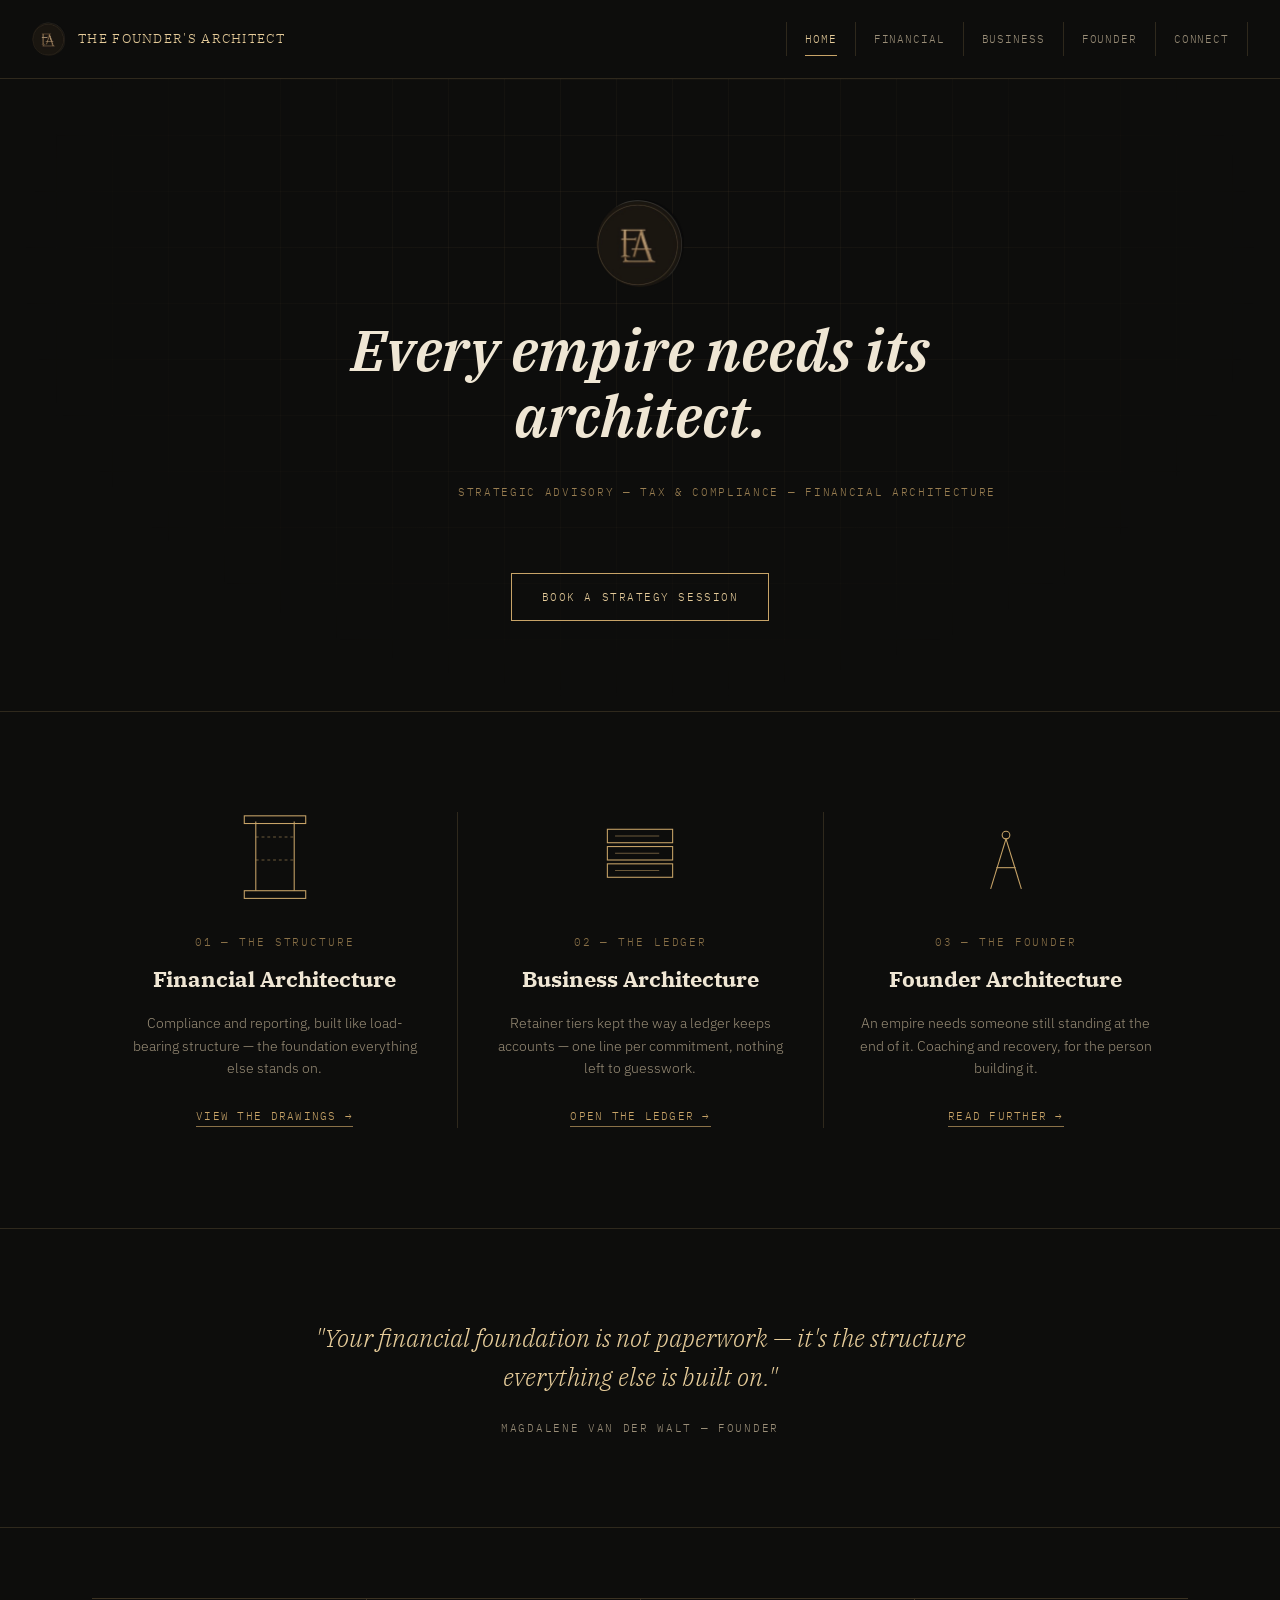
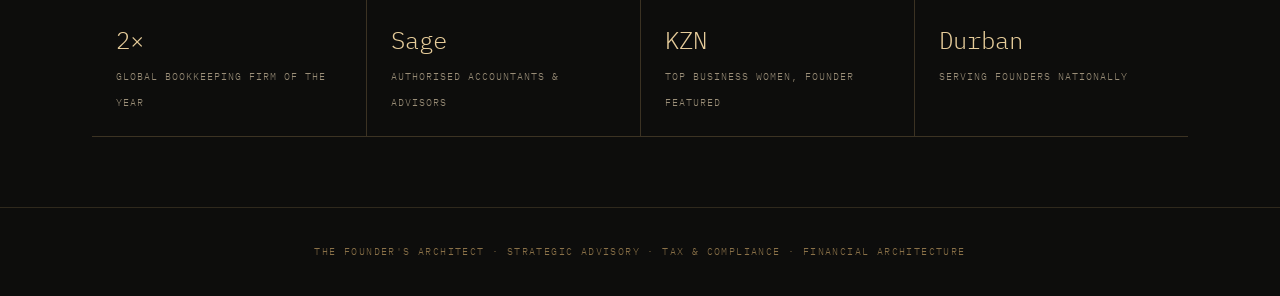
==== commit 7bc5bfa5: "Add files via upload" ====
--- a/index.html
+++ b/index.html
@@ -3,9 +3,9 @@
 <head>
 <meta charset="UTF-8">
 <meta name="viewport" content="width=device-width, initial-scale=1.0">
-<title>The Founder's Architect — Financial, Business &amp; Founder Architecture</title>
+<title>The Founder's Architect</title>
 <link rel="preconnect" href="https://fonts.googleapis.com">
-<link href="https://fonts.googleapis.com/css2?family=IBM+Plex+Mono:wght@500;600&family=EB+Garamond:ital,wght@0,400;0,500;0,600;1,400;1,500&family=Fraunces:ital,opsz,wght@0,9..144,500;0,9..144,600;1,9..144,500;1,9..144,600&display=swap" rel="stylesheet">
+<link href="https://fonts.googleapis.com/css2?family=IBM+Plex+Mono:wght@400;500;600&family=IBM+Plex+Sans:wght@300;400;500;600&family=IBM+Plex+Serif:ital,wght@0,500;0,600;0,700;1,500;1,600&display=swap" rel="stylesheet">
 <link rel="stylesheet" href="style.css">
 </head>
 <body>
@@ -17,162 +17,114 @@
   </a>
   <nav class="site-nav">
     <a href="index.html" class="active">Home</a>
-    <a href="services.html">Services</a>
-    <a href="about.html">About</a>
-    <a href="contact.html">Contact</a>
+    <a href="financial-architecture.html">Financial</a>
+    <a href="business-architecture.html">Business</a>
+    <a href="founder-architecture.html">Founder</a>
+    <a href="contact.html">Connect</a>
   </nav>
-  <div class="nav-cta">
-    <a class="btn btn-ghost" href="mailto:connect@thefoundersarchitect.com">Email us</a>
-    <a class="btn btn-primary" href="contact.html">Book a consult</a>
-  </div>
 </header>
 
 <section class="hero">
-  <span class="eyebrow">Durban, South Africa</span>
-  <h1>Every empire needs its architect.</h1>
-  <p class="lede">Strategic advisory, tax &amp; compliance, and financial architecture for founders who'd rather build the business than manage the paperwork.</p>
-  <div class="hero-ctas">
-    <a class="btn btn-primary" href="contact.html">Book a free consult</a>
-    <a class="btn btn-ghost" href="mailto:connect@thefoundersarchitect.com">Email us</a>
-  </div>
-  <div class="badge-row">
-    <span class="badge">Sage Authorised</span>
-    <span class="badge">2× Bookkeeping Firm of the Year</span>
-    <span class="badge">Cloud-based books</span>
+  <div class="hero-inner">
+    <img class="seal" src="fa-logo.png" alt="">
+    <h1>Every empire needs its architect.</h1>
+    <div class="dim-line">
+      <span class="tick"></span><span class="seg"></span>
+      <span class="label">Strategic Advisory — Tax &amp; Compliance — Financial Architecture</span>
+      <span class="seg"></span><span class="tick"></span>
+    </div>
+    <a class="hero-cta" href="contact.html">Book a Strategy Session</a>
   </div>
 </section>
 
-<section class="section">
+<section class="pillars">
   <div class="wrap">
-    <div class="section-head reveal">
-      <span class="eyebrow">What we do</span>
-      <h2>Three pillars, one practice.</h2>
-      <p>Everything a founder needs to stay compliant, organised, and standing at the end of it.</p>
-    </div>
-    <div class="card-grid">
-      <div class="card reveal">
-        <svg class="icon" viewBox="0 0 42 42" fill="none" stroke="#b3904f" stroke-width="1.6"><rect x="10" y="6" width="22" height="30" rx="3"/><line x1="15" y1="14" x2="27" y2="14"/><line x1="15" y1="20" x2="27" y2="20"/><line x1="15" y1="26" x2="22" y2="26"/></svg>
+    <div class="pillars-grid">
+
+      <div class="pillar reveal">
+        <svg viewBox="0 0 100 100" fill="none" stroke="#c8a468" stroke-width="1.1">
+          <line x1="30" y1="10" x2="30" y2="82"/>
+          <line x1="70" y1="10" x2="70" y2="82"/>
+          <rect x="18" y="4" width="64" height="8"/>
+          <rect x="18" y="82" width="64" height="8"/>
+          <line x1="30" y1="26" x2="70" y2="26" stroke-dasharray="3 3" opacity=".5"/>
+          <line x1="30" y1="50" x2="70" y2="50" stroke-dasharray="3 3" opacity=".5"/>
+        </svg>
+        <span class="eyebrow">01 — The Structure</span>
         <h3>Financial Architecture</h3>
-        <p>Bookkeeping, tax, secretarial, payroll and labour compliance — the structural work behind every business.</p>
+        <p>Compliance and reporting, built like load-bearing structure — the foundation everything else stands on.</p>
+        <a href="financial-architecture.html">View the drawings →</a>
       </div>
-      <div class="card reveal">
-        <svg class="icon" viewBox="0 0 42 42" fill="none" stroke="#b3904f" stroke-width="1.6"><rect x="6" y="10" width="30" height="8" rx="2"/><rect x="6" y="22" width="30" height="8" rx="2"/></svg>
+
+      <div class="pillar reveal">
+        <svg viewBox="0 0 100 100" fill="none" stroke="#c8a468" stroke-width="1.1">
+          <rect x="16" y="18" width="68" height="14"/>
+          <rect x="16" y="36" width="68" height="14"/>
+          <rect x="16" y="54" width="68" height="14"/>
+          <line x1="24" y1="25" x2="70" y2="25" opacity=".5"/>
+          <line x1="24" y1="43" x2="70" y2="43" opacity=".5"/>
+          <line x1="24" y1="61" x2="70" y2="61" opacity=".5"/>
+        </svg>
+        <span class="eyebrow">02 — The Ledger</span>
         <h3>Business Architecture</h3>
-        <p>Monthly retainer tiers, from first registration to established enterprise — built for where you stand today.</p>
+        <p>Retainer tiers kept the way a ledger keeps accounts — one line per commitment, nothing left to guesswork.</p>
+        <a href="business-architecture.html">Open the ledger →</a>
       </div>
-      <div class="card reveal">
-        <svg class="icon" viewBox="0 0 42 42" fill="none" stroke="#b3904f" stroke-width="1.6"><circle cx="21" cy="11" r="3.4"/><line x1="21" y1="15" x2="13" y2="33"/><line x1="21" y1="15" x2="29" y2="33"/><line x1="16" y1="25" x2="26" y2="25"/></svg>
+
+      <div class="pillar reveal">
+        <svg viewBox="0 0 100 100" fill="none" stroke="#c8a468" stroke-width="1.1">
+          <circle cx="50" cy="24" r="4"/>
+          <line x1="50" y1="28" x2="34" y2="80"/>
+          <line x1="50" y1="28" x2="66" y2="80"/>
+          <line x1="40" y1="58" x2="60" y2="58"/>
+        </svg>
+        <span class="eyebrow">03 — The Founder</span>
         <h3>Founder Architecture</h3>
-        <p>Coaching and recovery for the person building the business — because an empire needs someone still standing.</p>
+        <p>An empire needs someone still standing at the end of it. Coaching and recovery, for the person building it.</p>
+        <a href="founder-architecture.html">Read further →</a>
       </div>
+
     </div>
   </div>
 </section>
 
-<section class="section section-alt">
+<section class="quote-strip reveal">
   <div class="wrap">
-    <div class="section-head reveal">
-      <span class="eyebrow">Why The Founder's Architect</span>
-      <h2>Built for founders, not corporates.</h2>
-    </div>
-    <div class="numbered-grid">
-      <div class="numbered-item reveal">
-        <div class="num">1</div>
-        <h4>One point of contact</h4>
-        <p>You deal directly with Magdalene — no call centres, no handoffs between departments.</p>
-      </div>
-      <div class="numbered-item reveal">
-        <div class="num">2</div>
-        <h4>Cloud-based, always visible</h4>
-        <p>Your books live in Sage Business Cloud, so you can see exactly where things stand, any time.</p>
-      </div>
-      <div class="numbered-item reveal">
-        <div class="num">3</div>
-        <h4>Durban based, national reach</h4>
-        <p>Rooted in Durban and easy to reach — serving founders across South Africa.</p>
-      </div>
-    </div>
+    <blockquote>"Your financial foundation is not paperwork — it's the structure everything else is built on."</blockquote>
+    <cite>Magdalene van der Walt — Founder</cite>
   </div>
 </section>
 
-<section class="section">
+<section class="credentials reveal">
   <div class="wrap">
-    <div class="section-head reveal">
-      <span class="eyebrow">How it works</span>
-      <h2>Getting started is four steps.</h2>
-    </div>
-    <div class="steps-grid">
-      <div class="step reveal"><div class="step-num">01</div><h4>Free consult</h4><p>Tell us about the business and where the books currently stand.</p></div>
-      <div class="step reveal"><div class="step-num">02</div><h4>Set up your architecture</h4><p>We build or clean up your financial systems properly, from the foundation up.</p></div>
-      <div class="step reveal"><div class="step-num">03</div><h4>Monthly management</h4><p>Bookkeeping, payroll and compliance handled every month, on schedule.</p></div>
-      <div class="step reveal"><div class="step-num">04</div><h4>Tax season ready</h4><p>SARS submissions and tax obligations taken care of when they're due.</p></div>
-    </div>
-  </div>
-</section>
-
-<section class="section section-alt">
-  <div class="wrap reveal">
-    <div class="stats-row" id="stats-row">
-      <div class="stat-cell"><span class="num" data-count="2">0</span><span class="lbl">Global Bookkeeping Firm of the Year</span></div>
-      <div class="stat-cell"><span class="num" data-static="Sage">—</span><span class="lbl">Authorised Accountants &amp; Advisors</span></div>
-      <div class="stat-cell"><span class="num" data-static="KZN">—</span><span class="lbl">Top Business Women, Founder Featured</span></div>
-      <div class="stat-cell"><span class="num" data-static="8">0</span><span class="lbl">Ledger Tiers, One For Every Stage</span></div>
-    </div>
-  </div>
-</section>
-
-<section class="section">
-  <div class="wrap">
-    <div class="cta-band reveal">
-      <h2>Let's give your empire its architect.</h2>
-      <p>Book a free consult or send a message — no obligation, just a conversation about what your business needs.</p>
-      <div class="hero-ctas">
-        <a class="btn btn-primary" href="contact.html">Book a free consult</a>
-        <a class="btn btn-ghost" style="color:#e9ddbd; border-color:rgba(233,221,189,.35);" href="mailto:connect@thefoundersarchitect.com">Email us</a>
+    <div class="credentials-row">
+      <div class="credential-cell">
+        <span class="fig">2×</span>
+        <span class="lbl">Global Bookkeeping Firm of the Year</span>
+      </div>
+      <div class="credential-cell">
+        <span class="fig">Sage</span>
+        <span class="lbl">Authorised Accountants &amp; Advisors</span>
+      </div>
+      <div class="credential-cell">
+        <span class="fig">KZN</span>
+        <span class="lbl">Top Business Women, Founder Featured</span>
+      </div>
+      <div class="credential-cell">
+        <span class="fig">Durban</span>
+        <span class="lbl">Serving founders nationally</span>
       </div>
     </div>
   </div>
 </section>
 
 <footer class="site-footer">
-  <div class="footer-grid">
-    <div>
-      <a class="brand" href="index.html"><img src="fa-logo.png" alt=""><span>The Founder's Architect</span></a>
-      <p>Strategic advisory, tax &amp; compliance and financial architecture for founders, run by Magdalene van der Walt.</p>
-    </div>
-    <div class="footer-col">
-      <h4>Explore</h4>
-      <a href="index.html">Home</a>
-      <a href="services.html">Services</a>
-      <a href="about.html">About</a>
-      <a href="contact.html">Contact</a>
-    </div>
-    <div class="footer-col">
-      <h4>Contact</h4>
-      <a href="mailto:connect@thefoundersarchitect.com">connect@thefoundersarchitect.com</a>
-      <a href="contact.html">Book a consult</a>
-    </div>
-  </div>
-  <div class="bottom wrap">© The Founder's Architect. Durban, South Africa. Financial · Business · Founder Architecture</div>
+  <p>The Founder's Architect · Strategic Advisory · Tax &amp; Compliance · Financial Architecture</p>
 </footer>
 
 <script>
 const io = new IntersectionObserver(es=>es.forEach(e=>{if(e.isIntersecting){e.target.classList.add('in'); io.unobserve(e.target);}}),{threshold:.15});
 document.querySelectorAll('.reveal').forEach(el=>io.observe(el));
-
-// animated stat counters
-const counters = document.querySelectorAll('.stat-cell .num[data-count]');
-const cio = new IntersectionObserver(es=>es.forEach(e=>{
-  if(e.isIntersecting){
-    const el = e.target, target = parseInt(el.dataset.count,10);
-    let cur = 0;
-    const step = ()=>{ cur++; el.textContent = cur + '×'; if(cur < target) requestAnimationFrame(step); };
-    step();
-    cio.unobserve(el);
-  }
-}),{threshold:.5});
-counters.forEach(el=>cio.observe(el));
-document.querySelectorAll('.stat-cell .num[data-static]').forEach(el=>{ el.textContent = el.dataset.static; });
 </script>
 </body>
 </html>
--- a/style.css
+++ b/style.css
@@ -1,29 +1,32 @@
 /* ============================================================
-   THE FOUNDER'S ARCHITECT — stylesheet v3
-   "Moody academic" — old-school study colours, blueprints and
-   structure. Deep forest green / oxblood / walnut / brass on
-   aged parchment. Fraunces for headlines (old academic-press
-   ink-trap serif), EB Garamond for body (classic book type),
-   IBM Plex Mono kept only for tiny footnote-style labels.
+   THE FOUNDER'S ARCHITECT — shared stylesheet
+   Type system: IBM Plex trio (Serif / Sans / Mono) — chosen
+   because the brand is literally about technical precision
+   (architecture) and tabular record-keeping (ledgers). Mono
+   is used wherever a real ledger would use ruled figures.
    ============================================================ */
 
 :root{
-  --ink:#15130f;
-  --panel:#1d1913;
-  --wood:#241c15;
-  --study-green:#202821;
-  --study-green-2:#293227;
-  --oxblood:#5c2921;
-  --oxblood-light:#7a3a2f;
-  --parchment:#e9ddbd;
-  --parchment-dim:#b9ac88;
-  --brass:#b3904f;
-  --brass-light:#d8b876;
-  --brass-dim:#7c6438;
-  --border:rgba(179,144,79,.28);
-
-  --display:'Fraunces', Georgia, serif;
-  --body:'EB Garamond', Georgia, serif;
+  --ink:#0d0d0c;
+  --ink-2:#161512;
+  --blueprint:#132840;
+  --blueprint-2:#0d1e30;
+  --blueprint-line:#5f88ab;
+  --blueprint-line-dim:#3a5670;
+  --ledger:#ece3d0;
+  --ledger-2:#e3d7bc;
+  --ledger-rule:#b7a880;
+  --ledger-ink:#2b2318;
+  --ledger-ink-soft:#5c503b;
+  --red-ink:#8f3b28;
+  --gold:#c8a468;
+  --gold-light:#e6cc9a;
+  --gold-dim:#8a7148;
+  --text:#efe6d4;
+  --text-dim:#9a8e78;
+
+  --serif:'IBM Plex Serif', Georgia, serif;
+  --sans:'IBM Plex Sans', -apple-system, sans-serif;
   --mono:'IBM Plex Mono', 'Courier New', monospace;
 }
 
@@ -31,197 +34,320 @@
 html{scroll-behavior:smooth;}
 body{
   background:var(--ink);
-  color:var(--parchment);
-  font-family:var(--body);
-  font-weight:400;
-  font-size:17px;
+  color:var(--text);
+  font-family:var(--sans);
+  font-weight:300;
   line-height:1.65;
   -webkit-font-smoothing:antialiased;
-  background-image:radial-gradient(ellipse at 50% 0%, rgba(179,144,79,.06), transparent 60%);
 }
 img{max-width:100%; display:block;}
 a{color:inherit;}
-.wrap{max-width:1120px; margin:0 auto; padding:0 28px;}
-
-/* corner bracket — blueprint/structure motif, used sparingly */
-.blueprint{position:relative;}
-.blueprint::before,.blueprint::after{
-  content:''; position:absolute; width:16px; height:16px; opacity:.65;
-}
-.blueprint::before{top:-1px; left:-1px; border-top:1px solid var(--brass); border-left:1px solid var(--brass);}
-.blueprint::after{bottom:-1px; right:-1px; border-bottom:1px solid var(--brass); border-right:1px solid var(--brass);}
+.wrap{max-width:1160px; margin:0 auto; padding:0 32px;}
+
+/* ---------- dimension line (signature motif) ----------
+   mimics an architectural drawing's dimension callout:
+   tick — line — label — line — tick                       */
+.dim-line{
+  display:flex; align-items:center; gap:14px;
+  width:100%;
+}
+.dim-line .tick{width:1px; height:10px; background:currentColor; opacity:.6;}
+.dim-line .seg{flex:1; height:1px; background:currentColor; opacity:.35;}
+.dim-line .label{
+  font-family:var(--mono); font-size:10.5px; letter-spacing:.16em;
+  text-transform:uppercase; white-space:nowrap; opacity:.75;
+}
 
 /* ---------- nav ---------- */
 .site-header{
   display:flex; align-items:center; justify-content:space-between;
-  padding:20px 28px;
-  background:rgba(21,19,15,.92);
-  position:sticky; top:0; z-index:100;
-  border-bottom:1px solid var(--border);
-  backdrop-filter:blur(4px);
-}
-.site-header .brand{display:flex; align-items:center; gap:11px; text-decoration:none;}
-.site-header .brand img{width:36px; height:36px; border-radius:50%; transition:transform .6s ease;}
-.site-header .brand:hover img{transform:rotate(12deg);}
-.site-header .brand span{font-family:var(--display); font-weight:600; font-size:15px; letter-spacing:.02em; color:var(--parchment);}
-.site-nav{display:flex; align-items:center; gap:2px;}
+  padding:22px 32px;
+  border-bottom:1px solid rgba(200,164,104,.18);
+}
+.site-header .brand{display:flex; align-items:center; gap:12px; text-decoration:none;}
+.site-header .brand img{width:34px; height:34px; border-radius:50%;}
+.site-header .brand span{
+  font-family:var(--serif); font-size:13px; letter-spacing:.1em;
+  text-transform:uppercase; color:var(--gold-light);
+}
+.site-nav{display:flex; gap:0;}
 .site-nav a{
-  font-family:var(--mono); font-size:11px; letter-spacing:.08em; text-transform:uppercase;
-  text-decoration:none; color:var(--parchment-dim);
-  padding:10px 16px; transition:.2s ease; position:relative;
-}
-.site-nav a:hover{color:var(--brass-light);}
-.site-nav a.active{color:var(--brass-light);}
-.site-nav a.active::after{content:''; position:absolute; left:16px; right:16px; bottom:4px; height:1px; background:var(--brass);}
-.nav-cta{display:flex; gap:10px; align-items:center;}
-.btn{
-  display:inline-flex; align-items:center; justify-content:center;
-  padding:11px 24px; border-radius:2px;
-  font-family:var(--mono); font-size:11.5px; letter-spacing:.08em; text-transform:uppercase;
-  text-decoration:none; transition:.25s ease; white-space:nowrap;
-}
-.btn-primary{background:var(--brass); color:var(--ink); font-weight:600;}
-.btn-primary:hover{background:var(--brass-light);}
-.btn-ghost{background:transparent; color:var(--parchment); border:1px solid var(--border);}
-.btn-ghost:hover{border-color:var(--brass); color:var(--brass-light);}
-@media (max-width:860px){ .site-nav{display:none;} }
+  font-family:var(--mono); font-size:11px; letter-spacing:.08em;
+  text-transform:uppercase; text-decoration:none; color:var(--text-dim);
+  padding:8px 18px; border-left:1px solid rgba(200,164,104,.18);
+  transition:color .2s ease;
+}
+.site-nav a:last-child{border-right:1px solid rgba(200,164,104,.18);}
+.site-nav a:hover, .site-nav a.active{color:var(--gold-light);}
+.site-nav a.active{position:relative;}
+.site-nav a.active::after{
+  content:''; position:absolute; left:18px; right:18px; bottom:0; height:1px;
+  background:var(--gold);
+}
+@media (max-width:820px){
+  .site-nav{display:none;}
+}
 
 /* ---------- footer ---------- */
-.site-footer{background:var(--panel); color:var(--parchment-dim); padding:60px 28px 28px; border-top:1px solid var(--border);}
-.footer-grid{display:grid; grid-template-columns:1.6fr 1fr 1fr; gap:40px; max-width:1120px; margin:0 auto 40px;}
-@media (max-width:700px){ .footer-grid{grid-template-columns:1fr;} }
-.footer-grid .brand{display:flex; align-items:center; gap:10px; margin-bottom:14px;}
-.footer-grid .brand img{width:30px; height:30px; border-radius:50%;}
-.footer-grid .brand span{font-family:var(--display); font-weight:600; color:var(--parchment); font-size:15px;}
-.footer-grid p{font-size:13.5px; color:var(--parchment-dim); max-width:280px;}
-.footer-col h4{font-family:var(--mono); font-size:11px; letter-spacing:.1em; text-transform:uppercase; color:var(--brass-dim); margin-bottom:14px;}
-.footer-col a{display:block; font-size:13.5px; color:var(--parchment-dim); text-decoration:none; margin-bottom:10px;}
-.footer-col a:hover{color:var(--brass-light);}
-.site-footer .bottom{max-width:1120px; margin:0 auto; padding-top:24px; border-top:1px solid var(--border); font-family:var(--mono); font-size:11px; letter-spacing:.04em; color:var(--brass-dim);}
-
-/* ---------- badges ---------- */
-.badge-row{display:flex; gap:10px; justify-content:center; flex-wrap:wrap; margin-top:24px;}
-.badge{
-  display:inline-flex; align-items:center; gap:7px;
-  padding:7px 14px; border:1px solid var(--border);
-  font-family:var(--mono); font-size:10px; letter-spacing:.08em; text-transform:uppercase;
-  color:var(--parchment-dim);
-}
-.badge::before{content:''; width:5px; height:5px; border-radius:50%; background:var(--brass);}
-
-/* ================= HOME HERO ================= */
-.hero{padding:90px 28px 64px; text-align:center; position:relative;}
-.hero .eyebrow{font-family:var(--mono); font-size:11px; letter-spacing:.18em; text-transform:uppercase; color:var(--brass); display:inline-block; margin-bottom:20px;}
+.site-footer{
+  padding:36px 32px; text-align:center;
+  border-top:1px solid rgba(200,164,104,.18);
+}
+.site-footer p{
+  font-family:var(--mono); font-size:10px; letter-spacing:.14em;
+  text-transform:uppercase; color:var(--gold-dim);
+}
+
+/* ================= HOME ================= */
+.hero{
+  padding:120px 32px 90px; text-align:center;
+  position:relative; overflow:hidden;
+}
+.hero::before{
+  content:''; position:absolute; inset:0;
+  background-image:linear-gradient(rgba(200,164,104,.07) 1px, transparent 1px),
+                    linear-gradient(90deg, rgba(200,164,104,.07) 1px, transparent 1px);
+  background-size:56px 56px;
+  mask-image:radial-gradient(ellipse at 50% 30%, black, transparent 70%);
+}
+.hero-inner{position:relative; max-width:760px; margin:0 auto;}
+.hero-inner img.seal{width:88px; margin:0 auto 30px;}
 .hero h1{
-  font-family:var(--display); font-weight:600; font-style:italic;
-  font-size:clamp(2.1rem, 5.2vw, 3.8rem); line-height:1.14;
-  max-width:780px; margin:0 auto; color:var(--parchment);
-}
-.hero p.lede{max-width:540px; margin:24px auto 0; font-size:18px; color:var(--parchment-dim); font-family:var(--body);}
-.hero-ctas{display:flex; gap:14px; justify-content:center; margin-top:34px; flex-wrap:wrap;}
-
-@keyframes fadeUp{from{opacity:0; transform:translateY(16px);} to{opacity:1; transform:translateY(0);}}
-.hero .eyebrow{animation:fadeUp .8s ease both;}
-.hero h1{animation:fadeUp .8s ease .12s both;}
-.hero p.lede{animation:fadeUp .8s ease .24s both;}
-.hero-ctas{animation:fadeUp .8s ease .36s both;}
-.badge-row{animation:fadeUp .8s ease .48s both;}
-
-/* ================= SECTION SHELL ================= */
-.section{padding:96px 0;}
-.section-alt{background:var(--study-green); border-top:1px solid var(--border); border-bottom:1px solid var(--border);}
-.section-head{max-width:640px; margin:0 auto 56px; text-align:center;}
-.section-head .eyebrow{font-family:var(--mono); font-size:11px; letter-spacing:.16em; text-transform:uppercase; color:var(--brass); display:block; margin-bottom:14px;}
-.section-head h2{font-family:var(--display); font-weight:600; font-size:clamp(1.8rem, 3.8vw, 2.6rem); color:var(--parchment); letter-spacing:-.005em;}
-.section-head p{margin-top:16px; color:var(--parchment-dim); font-size:16px; font-family:var(--body);}
-
-/* ---------- cards (parchment-on-wood, brass corner bracket) ---------- */
-.card-grid{display:grid; grid-template-columns:repeat(3, 1fr); gap:1px; background:var(--border); border:1px solid var(--border);}
-@media (max-width:900px){ .card-grid{grid-template-columns:repeat(2, 1fr);} }
-@media (max-width:620px){ .card-grid{grid-template-columns:1fr;} }
-.card{background:var(--wood); padding:34px 28px; transition:background .3s ease;}
-.card:hover{background:#2a2117;}
-.card .icon{width:38px; height:38px; margin-bottom:20px;}
-.card h3{font-family:var(--display); font-weight:600; font-size:1.28rem; margin-bottom:12px; color:var(--parchment);}
-.card p{font-size:15px; color:var(--parchment-dim); line-height:1.6; font-family:var(--body);}
-
-/* ---------- numbered "why us" ---------- */
-.numbered-grid{display:grid; grid-template-columns:repeat(3, 1fr); gap:36px;}
-@media (max-width:820px){ .numbered-grid{grid-template-columns:1fr;} }
-.numbered-item .num{
-  font-family:var(--display); font-style:italic; font-weight:600; font-size:1.6rem; color:var(--brass);
-  margin-bottom:14px; display:block;
-}
-.numbered-item h4{font-family:var(--display); font-weight:600; font-size:1.1rem; margin-bottom:8px; color:var(--parchment);}
-.numbered-item p{font-size:15px; color:var(--parchment-dim); font-family:var(--body);}
-
-/* ---------- how it works ---------- */
-.steps-grid{display:grid; grid-template-columns:repeat(4, 1fr); gap:0;}
-@media (max-width:900px){ .steps-grid{grid-template-columns:repeat(2, 1fr); gap:36px;} }
-@media (max-width:560px){ .steps-grid{grid-template-columns:1fr;} }
-.step{padding:0 22px; border-left:1px solid var(--border);}
-.step:first-child{border-left:none;}
-@media (max-width:900px){ .step{border-left:none; padding:0;} }
-.step .step-num{font-family:var(--mono); font-size:11px; color:var(--brass); letter-spacing:.1em; margin-bottom:14px; display:block;}
-.step h4{font-family:var(--display); font-weight:600; font-size:1.05rem; margin-bottom:8px; color:var(--parchment);}
-.step p{font-size:14.5px; color:var(--parchment-dim); font-family:var(--body);}
-
-/* ---------- stat counters ---------- */
-.stats-row{display:flex; flex-wrap:wrap; border-top:1px solid var(--border); border-bottom:1px solid var(--border);}
-.stat-cell{flex:1 1 200px; padding:34px 24px; border-left:1px solid var(--border); text-align:center;}
-.stat-cell:first-child{border-left:none;}
-.stat-cell .num{font-family:var(--display); font-style:italic; font-weight:600; font-size:2.3rem; color:var(--brass-light); display:block;}
-.stat-cell .lbl{font-family:var(--mono); font-size:10.5px; letter-spacing:.05em; color:var(--parchment-dim); margin-top:8px; text-transform:uppercase;}
-
-/* ---------- CTA band ---------- */
-.cta-band{background:var(--oxblood); padding:70px 40px; text-align:center; max-width:1120px; margin:0 auto; position:relative;}
-.cta-band h2{font-family:var(--display); font-weight:600; font-style:italic; color:var(--parchment); font-size:clamp(1.7rem,3.4vw,2.4rem); max-width:520px; margin:0 auto 16px;}
-.cta-band p{color:#d8c3ae; font-size:15.5px; max-width:440px; margin:0 auto 30px; font-family:var(--body);}
-.cta-band .hero-ctas{margin-top:0;}
-
-/* ---------- about page ---------- */
-.about-hero{padding:80px 28px 20px; text-align:center;}
-.about-body{max-width:680px; margin:0 auto; padding:20px 28px 96px;}
-.about-body p{font-size:17.5px; color:var(--parchment-dim); margin-bottom:22px; font-family:var(--body);}
-.about-body h3{font-family:var(--display); font-weight:600; font-size:1.3rem; margin:38px 0 12px; color:var(--parchment);}
-
-/* ---------- contact page ---------- */
-.contact-hero{padding:90px 28px 20px; text-align:center;}
-.contact-panel{max-width:520px; margin:30px auto 0; background:var(--wood); border:1px solid var(--border); padding:8px 28px;}
-.c-row{display:flex; justify-content:space-between; align-items:center; padding:20px 0; border-bottom:1px solid var(--border); font-family:var(--body); font-size:15px;}
-.c-row:last-child{border-bottom:none;}
-.c-row .k{font-family:var(--mono); color:var(--parchment-dim); font-size:10.5px; text-transform:uppercase; letter-spacing:.08em;}
-.c-row .v a{color:var(--brass-light); text-decoration:none;}
-
-/* ---------- services page groupings ---------- */
-.service-group{padding:64px 0; border-top:1px solid var(--border);}
-.service-group:first-of-type{border-top:none;}
-.service-group-head{max-width:640px; margin-bottom:38px;}
-.service-group-head .eyebrow{font-family:var(--mono); font-size:11px; letter-spacing:.14em; text-transform:uppercase; color:var(--brass); display:block; margin-bottom:12px;}
-.service-group-head h2{font-family:var(--display); font-weight:600; font-style:italic; font-size:1.9rem; color:var(--parchment);}
-.service-group-head p{margin-top:12px; color:var(--parchment-dim); font-size:15.5px; font-family:var(--body);}
+  font-family:var(--serif); font-weight:600; font-style:italic;
+  font-size:clamp(2.1rem, 5.2vw, 3.6rem); line-height:1.15;
+  color:var(--text);
+}
+.hero .dim-line{max-width:420px; margin:34px auto; color:var(--gold);}
+.hero-tag{
+  font-family:var(--mono); font-size:11px; letter-spacing:.2em;
+  text-transform:uppercase; color:var(--text-dim);
+}
+.hero-cta{
+  display:inline-block; margin-top:38px; padding:14px 30px;
+  border:1px solid var(--gold); color:var(--gold-light);
+  text-decoration:none; font-family:var(--mono); font-size:11px;
+  letter-spacing:.14em; text-transform:uppercase;
+  transition:.25s ease;
+}
+.hero-cta:hover{background:var(--gold); color:var(--ink);}
+
+/* three pillars — elevation drawings, not icon cards */
+.pillars{padding:100px 0; border-top:1px solid rgba(200,164,104,.18);}
+.pillars-grid{
+  display:grid; grid-template-columns:repeat(3, 1fr); gap:0;
+}
+@media (max-width:820px){ .pillars-grid{grid-template-columns:1fr; gap:60px;} }
+.pillar{
+  padding:0 34px; text-align:center;
+  border-left:1px solid rgba(200,164,104,.18);
+}
+.pillar:first-child{border-left:none;}
+@media (max-width:820px){ .pillar{border-left:none; border-top:1px solid rgba(200,164,104,.18); padding-top:50px;} .pillar:first-child{border-top:none;} }
+.pillar svg{height:96px; margin:0 auto 26px; display:block;}
+.pillar .eyebrow{
+  font-family:var(--mono); font-size:10.5px; letter-spacing:.18em;
+  text-transform:uppercase; color:var(--gold-dim); display:block; margin-bottom:10px;
+}
+.pillar h3{font-family:var(--serif); font-size:1.4rem; margin-bottom:14px; color:var(--text);}
+.pillar p{font-size:13.5px; color:var(--text-dim); margin-bottom:22px;}
+.pillar a{
+  font-family:var(--mono); font-size:10.5px; letter-spacing:.12em;
+  text-transform:uppercase; text-decoration:none; color:var(--gold);
+  border-bottom:1px solid var(--gold-dim); padding-bottom:3px;
+}
+
+/* quote strip */
+.quote-strip{
+  padding:90px 0; text-align:center;
+  border-top:1px solid rgba(200,164,104,.18);
+  border-bottom:1px solid rgba(200,164,104,.18);
+}
+.quote-strip blockquote{
+  font-family:var(--serif); font-style:italic; font-size:clamp(1.2rem,2.6vw,1.55rem);
+  max-width:700px; margin:0 auto; color:var(--gold-light); line-height:1.6;
+}
+.quote-strip cite{
+  display:block; margin-top:22px; font-style:normal;
+  font-family:var(--mono); font-size:10.5px; letter-spacing:.16em;
+  text-transform:uppercase; color:var(--text-dim);
+}
+
+/* credentials — ledger-style figure row */
+.credentials{padding:70px 0;}
+.credentials-row{
+  display:flex; flex-wrap:wrap; gap:0;
+  font-family:var(--mono);
+  border-top:1px solid rgba(200,164,104,.25);
+  border-bottom:1px solid rgba(200,164,104,.25);
+}
+.credential-cell{
+  flex:1 1 200px; padding:22px 24px;
+  border-left:1px solid rgba(200,164,104,.25);
+}
+.credential-cell:first-child{border-left:none;}
+.credential-cell .fig{font-size:1.5rem; color:var(--gold-light); display:block;}
+.credential-cell .lbl{font-size:10px; letter-spacing:.1em; text-transform:uppercase; color:var(--text-dim);}
+
+/* ================= BLUEPRINT PAGE (Financial Architecture) ================= */
+.blueprint-page{background:var(--blueprint); color:#dce9f2;}
+.blueprint-page .site-header{border-bottom-color:rgba(95,136,171,.3);}
+.blueprint-page .site-nav a{color:#7fa1bd; border-left-color:rgba(95,136,171,.3);}
+.blueprint-page .site-nav a:last-child{border-right-color:rgba(95,136,171,.3);}
+.blueprint-page .site-nav a:hover,.blueprint-page .site-nav a.active{color:var(--gold-light);}
+.blueprint-page .site-footer{border-top-color:rgba(95,136,171,.3);}
+.blueprint-page .site-footer p{color:#5f88ab;}
+
+.bp-hero{
+  padding:90px 32px 60px; position:relative; overflow:hidden;
+}
+.bp-hero::before{
+  content:''; position:absolute; inset:0;
+  background-image:linear-gradient(rgba(255,255,255,.05) 1px, transparent 1px),
+                    linear-gradient(90deg, rgba(255,255,255,.05) 1px, transparent 1px);
+  background-size:40px 40px;
+}
+.bp-hero-inner{position:relative; max-width:640px; margin:0 auto; text-align:center;}
+.bp-hero .eyebrow{
+  font-family:var(--mono); font-size:11px; letter-spacing:.22em; text-transform:uppercase;
+  color:var(--gold-light);
+}
+.bp-hero h1{
+  font-family:var(--serif); font-weight:600; font-size:clamp(2rem,5vw,3rem);
+  margin:18px 0 20px; color:#f2f7fb;
+}
+.bp-hero p{color:#a8c2d6; font-size:14.5px; max-width:480px; margin:0 auto;}
+
+/* elevation drawing — services stacked like building floors */
+.elevation{padding:40px 32px 110px;}
+.elevation-inner{max-width:820px; margin:0 auto;}
+.floor{
+  display:grid; grid-template-columns:140px 1fr;
+  gap:28px; align-items:start;
+  padding:30px 0;
+  border-top:1px solid rgba(255,255,255,.14);
+  position:relative;
+}
+.floor:last-child{border-bottom:1px solid rgba(255,255,255,.14);}
+.floor .code{
+  font-family:var(--mono); font-size:12px; letter-spacing:.08em; color:var(--gold-light);
+  padding-top:4px;
+}
+.floor .code small{display:block; color:#7fa1bd; font-size:10px; margin-top:4px; letter-spacing:.14em;}
+.floor h3{font-family:var(--serif); font-size:1.3rem; color:#f2f7fb; margin-bottom:8px;}
+.floor p{font-size:13.5px; color:#a8c2d6; max-width:520px;}
+.floor .dim{
+  position:absolute; right:0; top:14px; display:flex; align-items:center; gap:6px;
+  color:#5f88ab; font-family:var(--mono); font-size:9.5px; letter-spacing:.1em;
+}
+.floor .dim .tick{width:1px; height:8px; background:currentColor;}
+
+/* ================= LEDGER PAGE (Business Architecture) ================= */
+.ledger-page{background:var(--ledger); color:var(--ledger-ink);}
+.ledger-page .site-header{border-bottom-color:rgba(183,168,128,.5);}
+.ledger-page .brand span{color:var(--red-ink);}
+.ledger-page .site-nav a{color:var(--ledger-ink-soft); border-left-color:rgba(183,168,128,.5);}
+.ledger-page .site-nav a:last-child{border-right-color:rgba(183,168,128,.5);}
+.ledger-page .site-nav a:hover,.ledger-page .site-nav a.active{color:var(--red-ink);}
+.ledger-page .site-nav a.active::after{background:var(--red-ink);}
+.ledger-page .site-footer{border-top-color:rgba(183,168,128,.5);}
+.ledger-page .site-footer p{color:var(--ledger-ink-soft);}
+
+.ledger-hero{padding:80px 32px 20px; text-align:center;}
+.ledger-hero .eyebrow{
+  font-family:var(--mono); font-size:11px; letter-spacing:.22em; text-transform:uppercase;
+  color:var(--red-ink);
+}
+.ledger-hero h1{
+  font-family:var(--serif); font-weight:600; font-size:clamp(2rem,5vw,3rem);
+  margin:16px 0 18px;
+}
+.ledger-hero p{color:var(--ledger-ink-soft); font-size:14.5px; max-width:480px; margin:0 auto;}
+
+.ledger-book{padding:50px 32px 120px;}
+.ledger-table{
+  max-width:920px; margin:0 auto;
+  border-top:2px solid var(--ledger-ink);
+}
+.ledger-head-row, .ledger-row{
+  display:grid; grid-template-columns:56px 1.4fr 2fr 110px;
+  gap:20px; align-items:center;
+  padding:18px 4px;
+  border-bottom:1px solid var(--ledger-rule);
+}
+.ledger-head-row{
+  font-family:var(--mono); font-size:10px; letter-spacing:.12em; text-transform:uppercase;
+  color:var(--ledger-ink-soft); border-bottom:1px solid var(--ledger-ink);
+  padding-bottom:12px;
+}
+.ledger-row .no{font-family:var(--mono); font-size:12px; color:var(--ledger-ink-soft);}
+.ledger-row .acct{font-family:var(--serif); font-weight:600; font-size:1rem;}
+.ledger-row .particulars{font-size:12.5px; color:var(--ledger-ink-soft);}
+.ledger-row .tier{
+  font-family:var(--mono); font-size:9.5px; letter-spacing:.1em; text-transform:uppercase;
+  text-align:right; color:var(--ledger-ink-soft);
+}
+.ledger-row.premium .acct{color:var(--red-ink);}
+.ledger-row.premium .tier{color:var(--red-ink);}
+.ledger-row:hover{background:rgba(143,59,40,.06);}
+@media (max-width:700px){
+  .ledger-head-row{display:none;}
+  .ledger-row{grid-template-columns:1fr; gap:6px; text-align:left; padding:20px 4px;}
+  .ledger-row .tier{text-align:left;}
+}
+
+/* ================= FOUNDER ARCHITECTURE PAGE ================= */
+.founder-page{background:var(--ink);}
+.f-hero{padding:100px 32px 30px; text-align:center;}
+.f-hero .eyebrow{
+  font-family:var(--mono); font-size:11px; letter-spacing:.22em; text-transform:uppercase; color:var(--gold);
+}
+.f-hero h1{
+  font-family:var(--serif); font-style:italic; font-weight:600;
+  font-size:clamp(2rem,5vw,3rem); margin:16px 0; color:var(--text);
+}
+.f-body{max-width:700px; margin:0 auto; padding:60px 32px 130px;}
+.f-block{padding:56px 0; border-top:1px solid rgba(200,164,104,.18);}
+.f-block:first-child{border-top:none;}
+.f-block .eyebrow{
+  font-family:var(--mono); font-size:10.5px; letter-spacing:.18em; text-transform:uppercase;
+  color:var(--gold-dim); display:block; margin-bottom:16px;
+}
+.f-block h2{font-family:var(--serif); font-size:1.9rem; margin-bottom:20px; color:var(--text);}
+.f-block p.lede{
+  font-family:var(--serif); font-style:italic; font-size:1.15rem; color:var(--gold-light);
+  margin-bottom:24px; line-height:1.55;
+}
+.f-block ul{list-style:none;}
+.f-block li{
+  font-size:14px; color:var(--text-dim); padding:12px 0 12px 20px;
+  border-top:1px solid rgba(200,164,104,.1); position:relative;
+}
+.f-block li:first-child{border-top:none;}
+.f-block li::before{content:'—'; position:absolute; left:0; color:var(--gold-dim);}
+
+/* ================= CONTACT PAGE ================= */
+.contact-page{background:var(--ink);}
+.c-hero{padding:110px 32px 60px; text-align:center;}
+.c-hero img.seal{width:74px; margin:0 auto 28px;}
+.c-hero h1{font-family:var(--serif); font-style:italic; font-weight:600; font-size:clamp(1.9rem,4.6vw,2.8rem);}
+.c-panel{max-width:520px; margin:0 auto; padding:0 32px 130px;}
+.c-row{
+  display:flex; justify-content:space-between; align-items:center;
+  padding:20px 0; border-top:1px solid rgba(200,164,104,.18);
+  font-family:var(--mono); font-size:12.5px;
+}
+.c-row:last-of-type{border-bottom:1px solid rgba(200,164,104,.18);}
+.c-row .k{color:var(--text-dim); letter-spacing:.1em; text-transform:uppercase; font-size:10.5px;}
+.c-row .v a{color:var(--gold-light); text-decoration:none; border-bottom:1px solid var(--gold-dim);}
+.c-cta{
+  display:block; text-align:center; margin-top:44px; padding:16px;
+  background:var(--gold); color:var(--ink); text-decoration:none;
+  font-family:var(--mono); font-size:11.5px; letter-spacing:.14em; text-transform:uppercase;
+  transition:.25s ease;
+}
+.c-cta:hover{background:var(--gold-light);}
 
 /* reveal on scroll */
-.reveal{opacity:0; transform:translateY(18px); transition:opacity .7s ease, transform .7s ease;}
+.reveal{opacity:0; transform:translateY(16px); transition:opacity .7s ease, transform .7s ease;}
 .reveal.in{opacity:1; transform:none;}
-.card-grid .card:nth-child(1){transition-delay:0s;}
-.card-grid .card:nth-child(2){transition-delay:.08s;}
-.card-grid .card:nth-child(3){transition-delay:.16s;}
-.card-grid .card:nth-child(4){transition-delay:.24s;}
-.card-grid .card:nth-child(5){transition-delay:.32s;}
-.numbered-grid .numbered-item:nth-child(1){transition-delay:0s;}
-.numbered-grid .numbered-item:nth-child(2){transition-delay:.1s;}
-.numbered-grid .numbered-item:nth-child(3){transition-delay:.2s;}
-.steps-grid .step:nth-child(1){transition-delay:0s;}
-.steps-grid .step:nth-child(2){transition-delay:.1s;}
-.steps-grid .step:nth-child(3){transition-delay:.2s;}
-.steps-grid .step:nth-child(4){transition-delay:.3s;}
-.stats-row .stat-cell:nth-child(1){transition-delay:0s;}
-.stats-row .stat-cell:nth-child(2){transition-delay:.1s;}
-.stats-row .stat-cell:nth-child(3){transition-delay:.2s;}
-.stats-row .stat-cell:nth-child(4){transition-delay:.3s;}
-
-@media (prefers-reduced-motion:reduce){
-  .reveal{opacity:1; transform:none; transition:none;}
-  .hero .eyebrow, .hero h1, .hero p.lede, .hero-ctas, .badge-row{animation:none; opacity:1;}
-}
+@media (prefers-reduced-motion:reduce){.reveal{opacity:1; transform:none; transition:none;}}
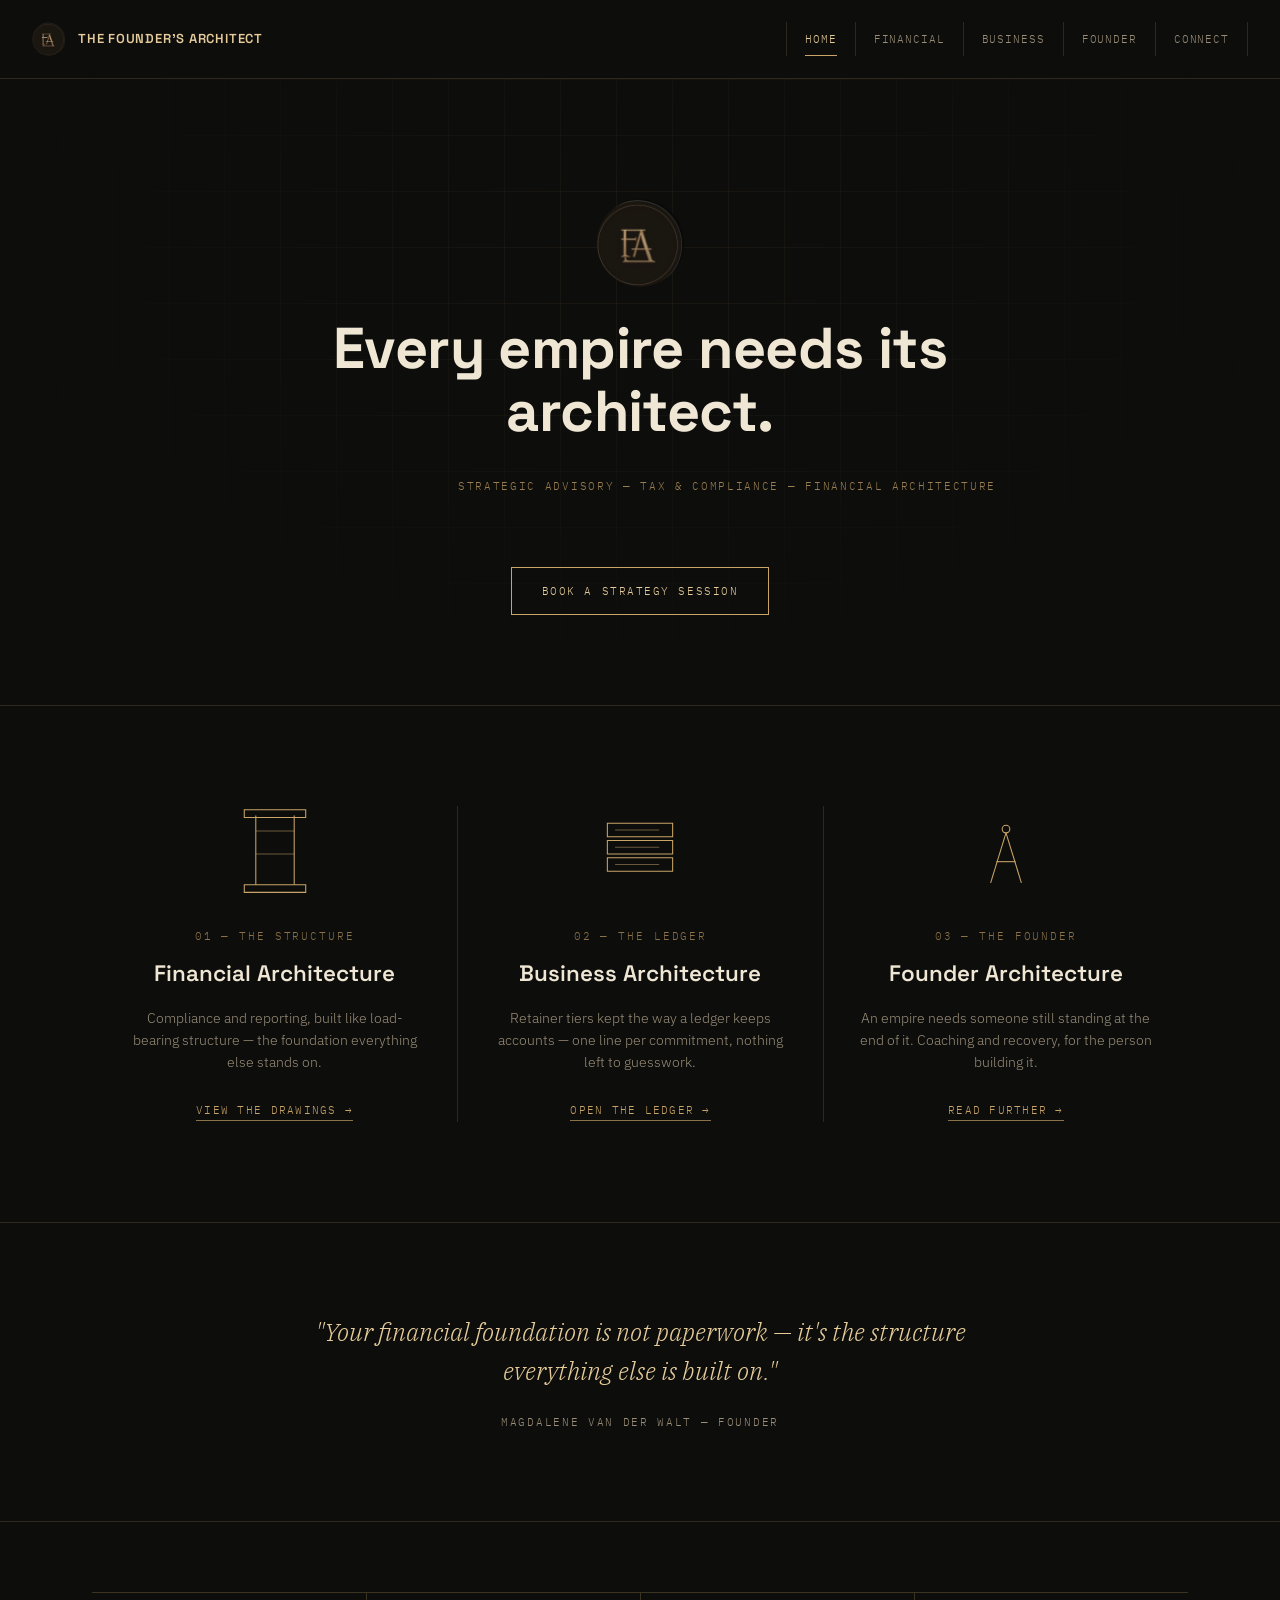
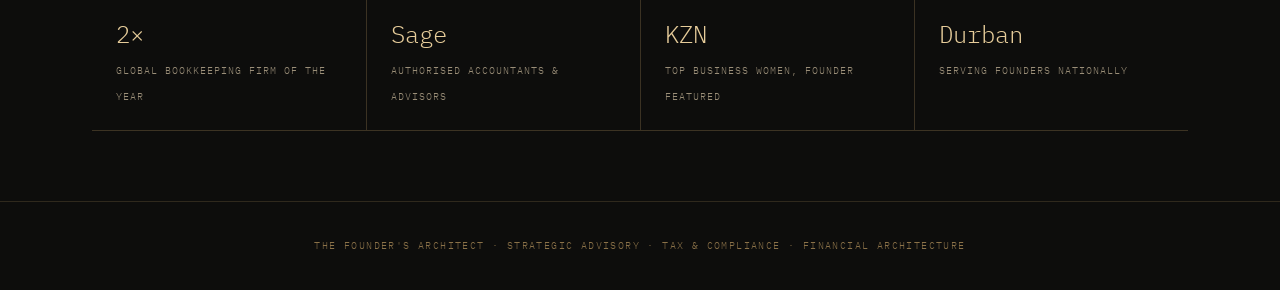
==== commit 142db00c: "Add files via upload" ====
--- a/index.html
+++ b/index.html
@@ -5,7 +5,7 @@
 <meta name="viewport" content="width=device-width, initial-scale=1.0">
 <title>The Founder's Architect</title>
 <link rel="preconnect" href="https://fonts.googleapis.com">
-<link href="https://fonts.googleapis.com/css2?family=IBM+Plex+Mono:wght@400;500;600&family=IBM+Plex+Sans:wght@300;400;500;600&family=IBM+Plex+Serif:ital,wght@0,500;0,600;0,700;1,500;1,600&display=swap" rel="stylesheet">
+<link href="https://fonts.googleapis.com/css2?family=IBM+Plex+Mono:wght@400;500;600&family=IBM+Plex+Sans:wght@300;400;500;600&family=IBM+Plex+Serif:ital,wght@1,500;1,600&family=Space+Grotesk:wght@500;600;700&display=swap" rel="stylesheet">
 <link rel="stylesheet" href="style.css">
 </head>
 <body>
@@ -95,22 +95,22 @@
   </div>
 </section>
 
-<section class="credentials reveal">
+<section class="credentials">
   <div class="wrap">
     <div class="credentials-row">
-      <div class="credential-cell">
+      <div class="credential-cell reveal">
         <span class="fig">2×</span>
         <span class="lbl">Global Bookkeeping Firm of the Year</span>
       </div>
-      <div class="credential-cell">
+      <div class="credential-cell reveal">
         <span class="fig">Sage</span>
         <span class="lbl">Authorised Accountants &amp; Advisors</span>
       </div>
-      <div class="credential-cell">
+      <div class="credential-cell reveal">
         <span class="fig">KZN</span>
         <span class="lbl">Top Business Women, Founder Featured</span>
       </div>
-      <div class="credential-cell">
+      <div class="credential-cell reveal">
         <span class="fig">Durban</span>
         <span class="lbl">Serving founders nationally</span>
       </div>
--- a/style.css
+++ b/style.css
@@ -25,6 +25,7 @@
   --text:#efe6d4;
   --text-dim:#9a8e78;
 
+  --display:'Space Grotesk', 'Helvetica Neue', Arial, sans-serif;
   --serif:'IBM Plex Serif', Georgia, serif;
   --sans:'IBM Plex Sans', -apple-system, sans-serif;
   --mono:'IBM Plex Mono', 'Courier New', monospace;
@@ -67,23 +68,27 @@
 .site-header .brand{display:flex; align-items:center; gap:12px; text-decoration:none;}
 .site-header .brand img{width:34px; height:34px; border-radius:50%;}
 .site-header .brand span{
-  font-family:var(--serif); font-size:13px; letter-spacing:.1em;
+  font-family:var(--display); font-weight:600; font-size:13px; letter-spacing:.06em;
   text-transform:uppercase; color:var(--gold-light);
 }
+.site-header .brand img{transition:transform .5s ease;}
+.site-header .brand:hover img{transform:rotate(10deg);}
 .site-nav{display:flex; gap:0;}
 .site-nav a{
   font-family:var(--mono); font-size:11px; letter-spacing:.08em;
   text-transform:uppercase; text-decoration:none; color:var(--text-dim);
   padding:8px 18px; border-left:1px solid rgba(200,164,104,.18);
-  transition:color .2s ease;
+  transition:color .2s ease; position:relative;
 }
 .site-nav a:last-child{border-right:1px solid rgba(200,164,104,.18);}
 .site-nav a:hover, .site-nav a.active{color:var(--gold-light);}
-.site-nav a.active{position:relative;}
-.site-nav a.active::after{
+.site-nav a::after{
   content:''; position:absolute; left:18px; right:18px; bottom:0; height:1px;
-  background:var(--gold);
-}
+  background:var(--gold); transform:scaleX(0); transform-origin:left;
+  transition:transform .3s ease;
+}
+.site-nav a.active::after{transform:scaleX(1);}
+.site-nav a:not(.active):hover::after{transform:scaleX(1);}
 @media (max-width:820px){
   .site-nav{display:none;}
 }
@@ -113,11 +118,17 @@
 .hero-inner{position:relative; max-width:760px; margin:0 auto;}
 .hero-inner img.seal{width:88px; margin:0 auto 30px;}
 .hero h1{
-  font-family:var(--serif); font-weight:600; font-style:italic;
-  font-size:clamp(2.1rem, 5.2vw, 3.6rem); line-height:1.15;
+  font-family:var(--display); font-weight:700;
+  font-size:clamp(2.1rem, 5.2vw, 3.6rem); line-height:1.1;
+  letter-spacing:-0.01em;
   color:var(--text);
 }
 .hero .dim-line{max-width:420px; margin:34px auto; color:var(--gold);}
+.hero-inner img.seal{animation:fadeUp .8s ease both;}
+.hero h1{animation:fadeUp .8s ease .12s both;}
+.hero .dim-line{animation:fadeUp .8s ease .26s both;}
+.hero .dim-line .seg{transform:scaleX(0); transform-origin:left; animation:drawLine .9s ease .7s forwards;}
+.hero-cta{animation:fadeUp .8s ease .4s both;}
 .hero-tag{
   font-family:var(--mono); font-size:11px; letter-spacing:.2em;
   text-transform:uppercase; color:var(--text-dim);
@@ -144,17 +155,24 @@
 .pillar:first-child{border-left:none;}
 @media (max-width:820px){ .pillar{border-left:none; border-top:1px solid rgba(200,164,104,.18); padding-top:50px;} .pillar:first-child{border-top:none;} }
 .pillar svg{height:96px; margin:0 auto 26px; display:block;}
+.pillar svg *{stroke-dasharray:280; stroke-dashoffset:280; transition:stroke-dashoffset 1.5s ease;}
+.pillar.in svg *{stroke-dashoffset:0;}
 .pillar .eyebrow{
   font-family:var(--mono); font-size:10.5px; letter-spacing:.18em;
   text-transform:uppercase; color:var(--gold-dim); display:block; margin-bottom:10px;
 }
-.pillar h3{font-family:var(--serif); font-size:1.4rem; margin-bottom:14px; color:var(--text);}
+.pillar h3{font-family:var(--display); font-weight:600; font-size:1.4rem; margin-bottom:14px; color:var(--text);}
 .pillar p{font-size:13.5px; color:var(--text-dim); margin-bottom:22px;}
 .pillar a{
   font-family:var(--mono); font-size:10.5px; letter-spacing:.12em;
   text-transform:uppercase; text-decoration:none; color:var(--gold);
   border-bottom:1px solid var(--gold-dim); padding-bottom:3px;
-}
+  transition:border-color .25s ease, padding-left .25s ease;
+}
+.pillar a:hover{border-color:var(--gold); padding-left:4px;}
+.pillars-grid .pillar:nth-child(1){transition-delay:0s;}
+.pillars-grid .pillar:nth-child(2){transition-delay:.12s;}
+.pillars-grid .pillar:nth-child(3){transition-delay:.24s;}
 
 /* quote strip */
 .quote-strip{
@@ -185,6 +203,10 @@
   border-left:1px solid rgba(200,164,104,.25);
 }
 .credential-cell:first-child{border-left:none;}
+.credentials-row .credential-cell:nth-child(1){transition-delay:0s;}
+.credentials-row .credential-cell:nth-child(2){transition-delay:.1s;}
+.credentials-row .credential-cell:nth-child(3){transition-delay:.2s;}
+.credentials-row .credential-cell:nth-child(4){transition-delay:.3s;}
 .credential-cell .fig{font-size:1.5rem; color:var(--gold-light); display:block;}
 .credential-cell .lbl{font-size:10px; letter-spacing:.1em; text-transform:uppercase; color:var(--text-dim);}
 
@@ -212,8 +234,8 @@
   color:var(--gold-light);
 }
 .bp-hero h1{
-  font-family:var(--serif); font-weight:600; font-size:clamp(2rem,5vw,3rem);
-  margin:18px 0 20px; color:#f2f7fb;
+  font-family:var(--display); font-weight:700; font-size:clamp(2rem,5vw,3rem);
+  margin:18px 0 20px; color:#f2f7fb; letter-spacing:-0.01em;
 }
 .bp-hero p{color:#a8c2d6; font-size:14.5px; max-width:480px; margin:0 auto;}
 
@@ -233,13 +255,18 @@
   padding-top:4px;
 }
 .floor .code small{display:block; color:#7fa1bd; font-size:10px; margin-top:4px; letter-spacing:.14em;}
-.floor h3{font-family:var(--serif); font-size:1.3rem; color:#f2f7fb; margin-bottom:8px;}
+.floor h3{font-family:var(--display); font-weight:600; font-size:1.3rem; color:#f2f7fb; margin-bottom:8px;}
 .floor p{font-size:13.5px; color:#a8c2d6; max-width:520px;}
 .floor .dim{
   position:absolute; right:0; top:14px; display:flex; align-items:center; gap:6px;
   color:#5f88ab; font-family:var(--mono); font-size:9.5px; letter-spacing:.1em;
 }
 .floor .dim .tick{width:1px; height:8px; background:currentColor;}
+.elevation-inner .floor:nth-child(1){transition-delay:0s;}
+.elevation-inner .floor:nth-child(2){transition-delay:.08s;}
+.elevation-inner .floor:nth-child(3){transition-delay:.16s;}
+.elevation-inner .floor:nth-child(4){transition-delay:.24s;}
+.elevation-inner .floor:nth-child(5){transition-delay:.32s;}
 
 /* ================= LEDGER PAGE (Business Architecture) ================= */
 .ledger-page{background:var(--ledger); color:var(--ledger-ink);}
@@ -258,8 +285,8 @@
   color:var(--red-ink);
 }
 .ledger-hero h1{
-  font-family:var(--serif); font-weight:600; font-size:clamp(2rem,5vw,3rem);
-  margin:16px 0 18px;
+  font-family:var(--display); font-weight:700; font-size:clamp(2rem,5vw,3rem);
+  margin:16px 0 18px; letter-spacing:-0.01em;
 }
 .ledger-hero p{color:var(--ledger-ink-soft); font-size:14.5px; max-width:480px; margin:0 auto;}
 
@@ -280,7 +307,7 @@
   padding-bottom:12px;
 }
 .ledger-row .no{font-family:var(--mono); font-size:12px; color:var(--ledger-ink-soft);}
-.ledger-row .acct{font-family:var(--serif); font-weight:600; font-size:1rem;}
+.ledger-row .acct{font-family:var(--display); font-weight:600; font-size:1rem;}
 .ledger-row .particulars{font-size:12.5px; color:var(--ledger-ink-soft);}
 .ledger-row .tier{
   font-family:var(--mono); font-size:9.5px; letter-spacing:.1em; text-transform:uppercase;
@@ -288,7 +315,16 @@
 }
 .ledger-row.premium .acct{color:var(--red-ink);}
 .ledger-row.premium .tier{color:var(--red-ink);}
-.ledger-row:hover{background:rgba(143,59,40,.06);}
+.ledger-row{transition:background .3s ease, padding-left .3s ease;}
+.ledger-row:hover{background:rgba(143,59,40,.06); padding-left:8px;}
+.ledger-table .ledger-row:nth-child(2){transition-delay:0s;}
+.ledger-table .ledger-row:nth-child(3){transition-delay:.06s;}
+.ledger-table .ledger-row:nth-child(4){transition-delay:.12s;}
+.ledger-table .ledger-row:nth-child(5){transition-delay:.18s;}
+.ledger-table .ledger-row:nth-child(6){transition-delay:.24s;}
+.ledger-table .ledger-row:nth-child(7){transition-delay:.30s;}
+.ledger-table .ledger-row:nth-child(8){transition-delay:.36s;}
+.ledger-table .ledger-row:nth-child(9){transition-delay:.42s;}
 @media (max-width:700px){
   .ledger-head-row{display:none;}
   .ledger-row{grid-template-columns:1fr; gap:6px; text-align:left; padding:20px 4px;}
@@ -302,8 +338,9 @@
   font-family:var(--mono); font-size:11px; letter-spacing:.22em; text-transform:uppercase; color:var(--gold);
 }
 .f-hero h1{
-  font-family:var(--serif); font-style:italic; font-weight:600;
+  font-family:var(--display); font-weight:700;
   font-size:clamp(2rem,5vw,3rem); margin:16px 0; color:var(--text);
+  line-height:1.15; letter-spacing:-0.01em;
 }
 .f-body{max-width:700px; margin:0 auto; padding:60px 32px 130px;}
 .f-block{padding:56px 0; border-top:1px solid rgba(200,164,104,.18);}
@@ -312,7 +349,7 @@
   font-family:var(--mono); font-size:10.5px; letter-spacing:.18em; text-transform:uppercase;
   color:var(--gold-dim); display:block; margin-bottom:16px;
 }
-.f-block h2{font-family:var(--serif); font-size:1.9rem; margin-bottom:20px; color:var(--text);}
+.f-block h2{font-family:var(--display); font-weight:600; font-size:1.9rem; margin-bottom:20px; color:var(--text);}
 .f-block p.lede{
   font-family:var(--serif); font-style:italic; font-size:1.15rem; color:var(--gold-light);
   margin-bottom:24px; line-height:1.55;
@@ -329,7 +366,7 @@
 .contact-page{background:var(--ink);}
 .c-hero{padding:110px 32px 60px; text-align:center;}
 .c-hero img.seal{width:74px; margin:0 auto 28px;}
-.c-hero h1{font-family:var(--serif); font-style:italic; font-weight:600; font-size:clamp(1.9rem,4.6vw,2.8rem);}
+.c-hero h1{font-family:var(--display); font-weight:700; font-size:clamp(1.9rem,4.6vw,2.8rem); line-height:1.2;}
 .c-panel{max-width:520px; margin:0 auto; padding:0 32px 130px;}
 .c-row{
   display:flex; justify-content:space-between; align-items:center;
@@ -350,4 +387,14 @@
 /* reveal on scroll */
 .reveal{opacity:0; transform:translateY(16px); transition:opacity .7s ease, transform .7s ease;}
 .reveal.in{opacity:1; transform:none;}
-@media (prefers-reduced-motion:reduce){.reveal{opacity:1; transform:none; transition:none;}}
+
+/* hero load-in + dimension-line draw */
+@keyframes fadeUp{ from{opacity:0; transform:translateY(14px);} to{opacity:1; transform:translateY(0);} }
+@keyframes drawLine{ to{transform:scaleX(1);} }
+
+@media (prefers-reduced-motion:reduce){
+  .reveal{opacity:1; transform:none; transition:none;}
+  .hero-inner img.seal, .hero h1, .hero .dim-line, .hero-cta{animation:none; opacity:1;}
+  .hero .dim-line .seg{transform:none; animation:none;}
+  .pillar svg *{stroke-dashoffset:0; transition:none;}
+}
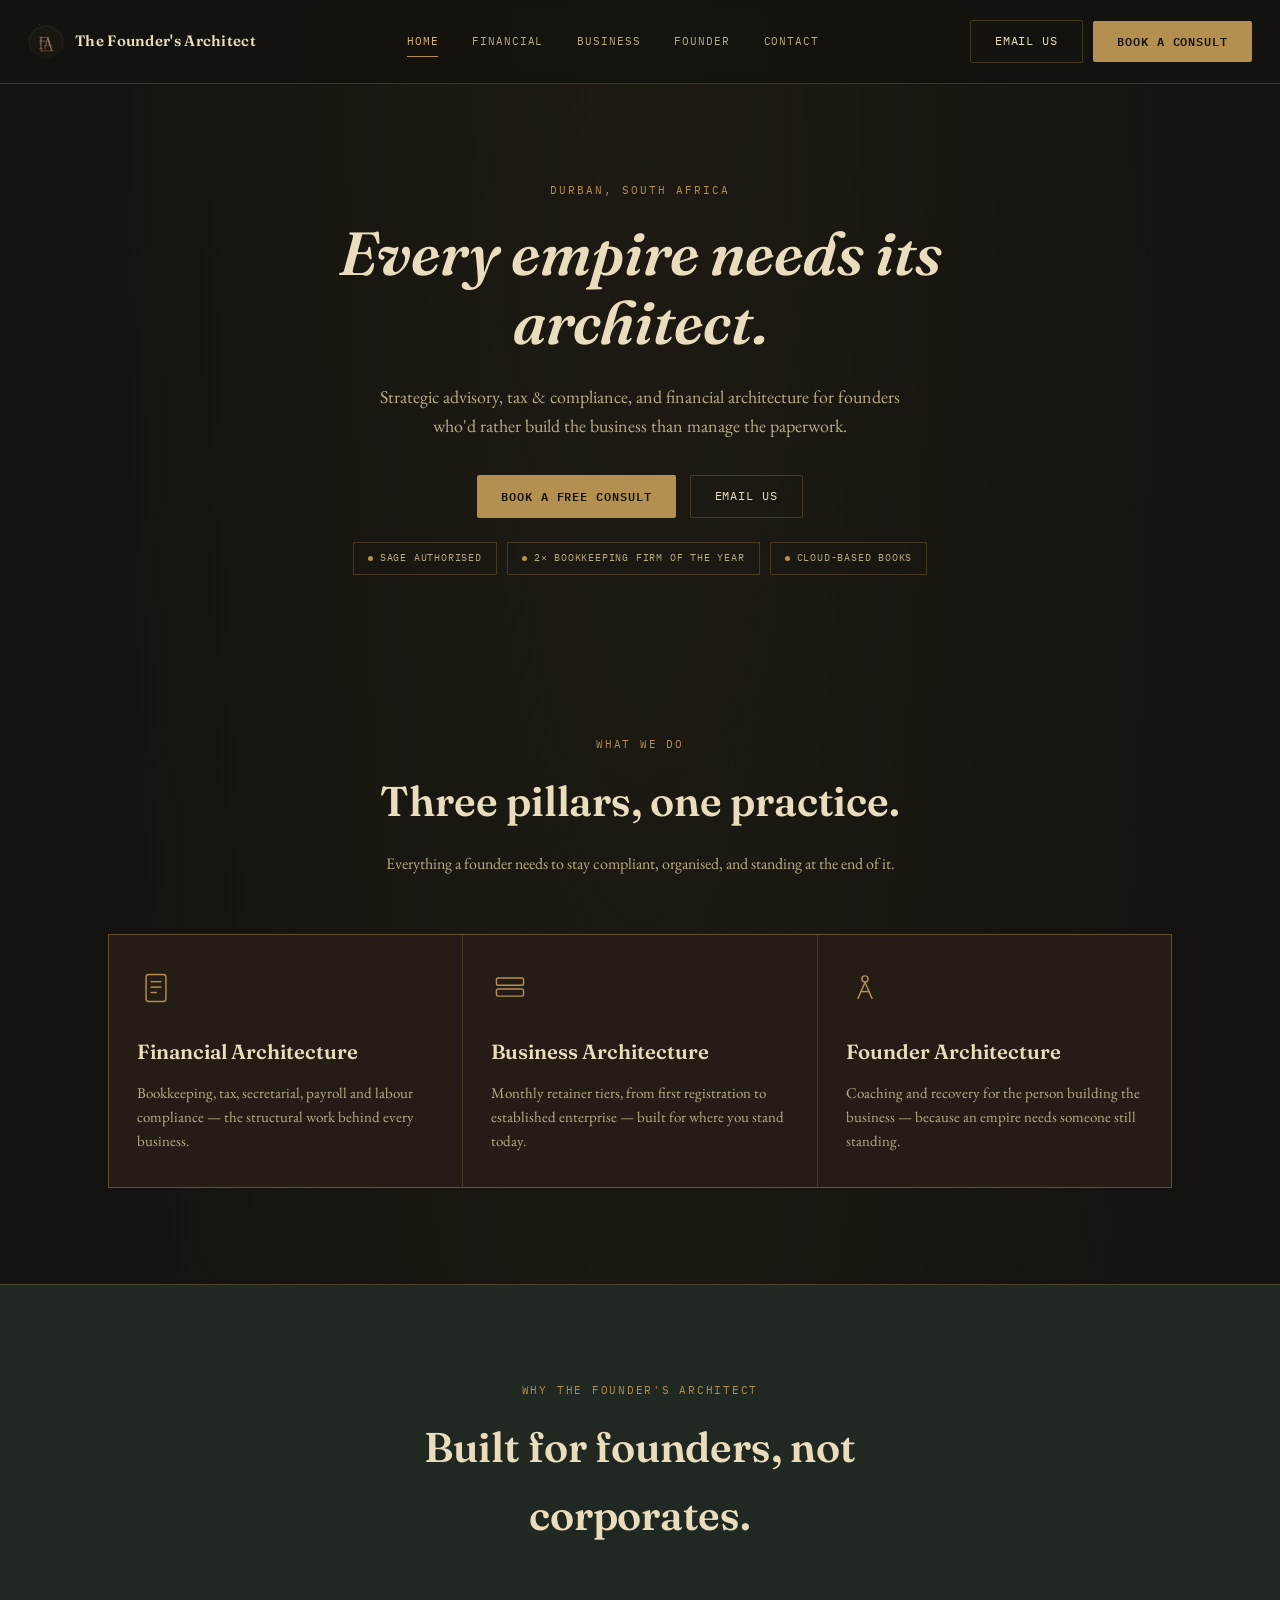
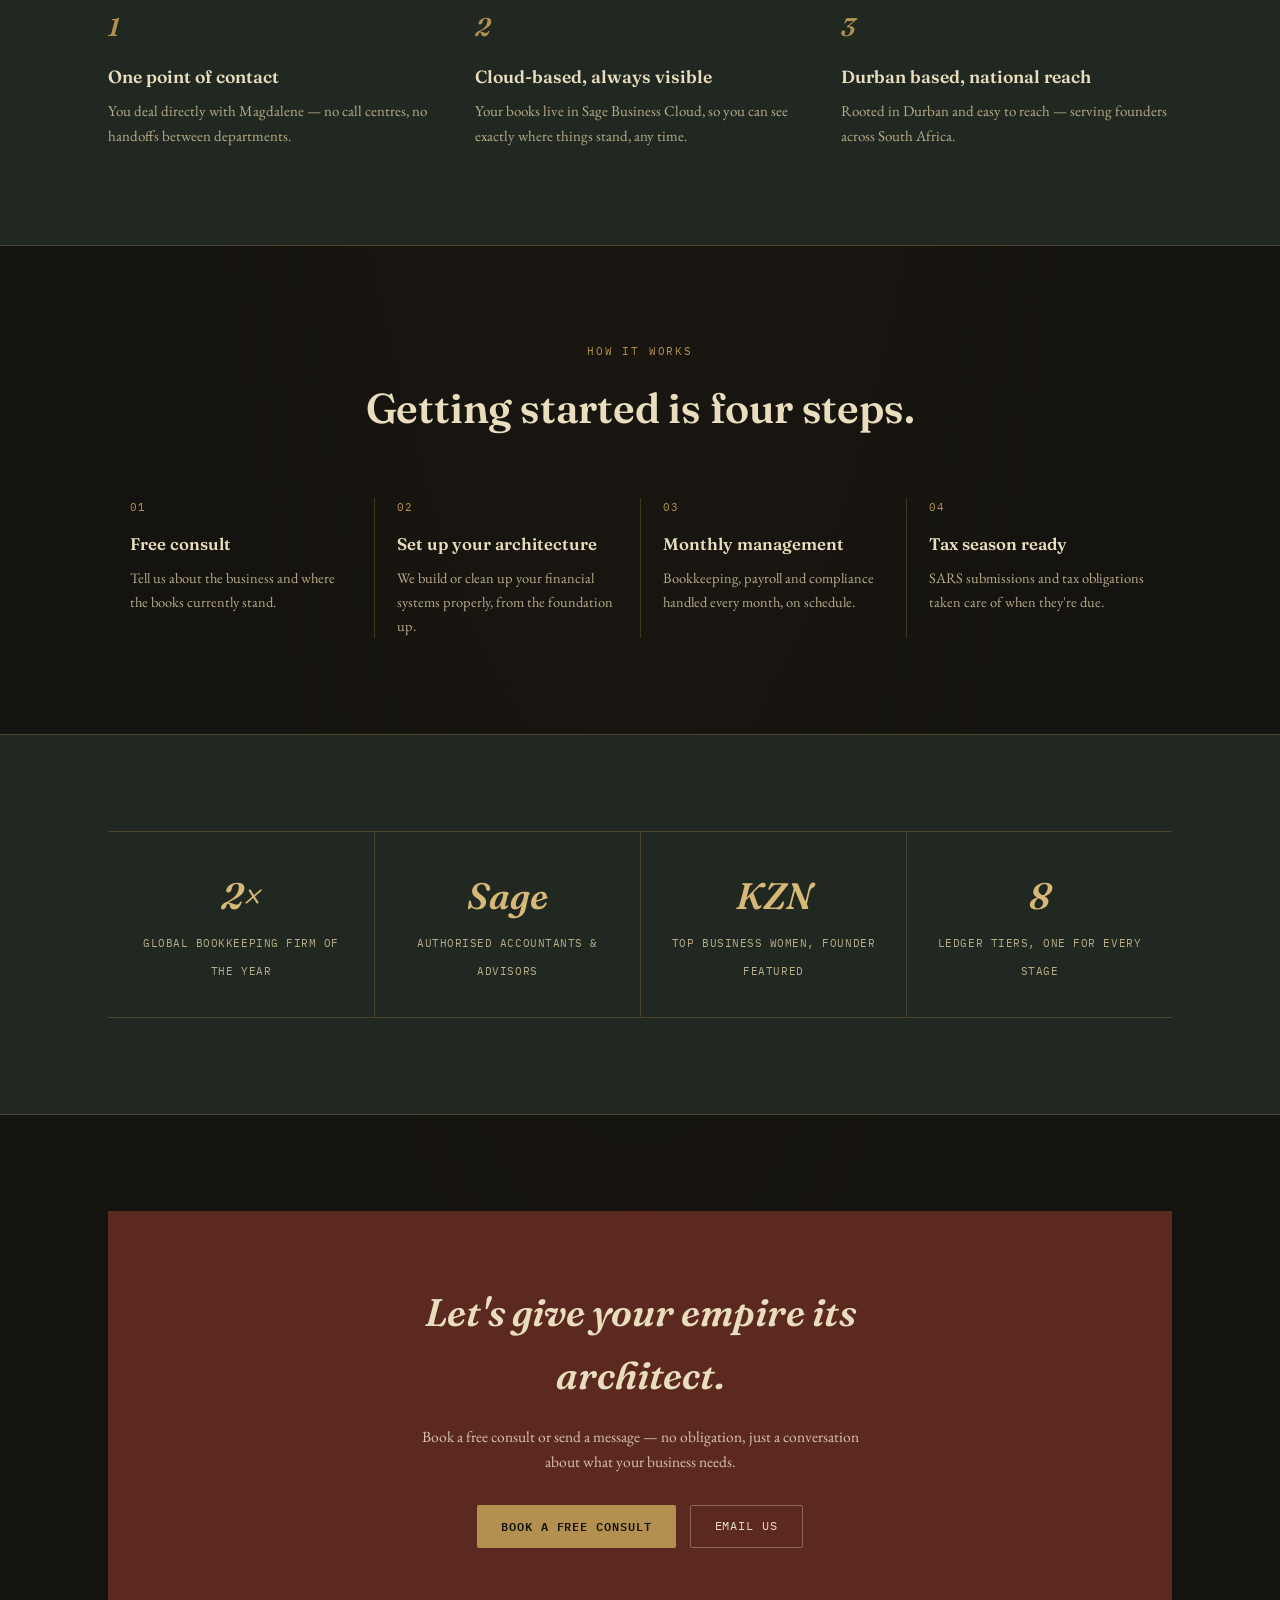
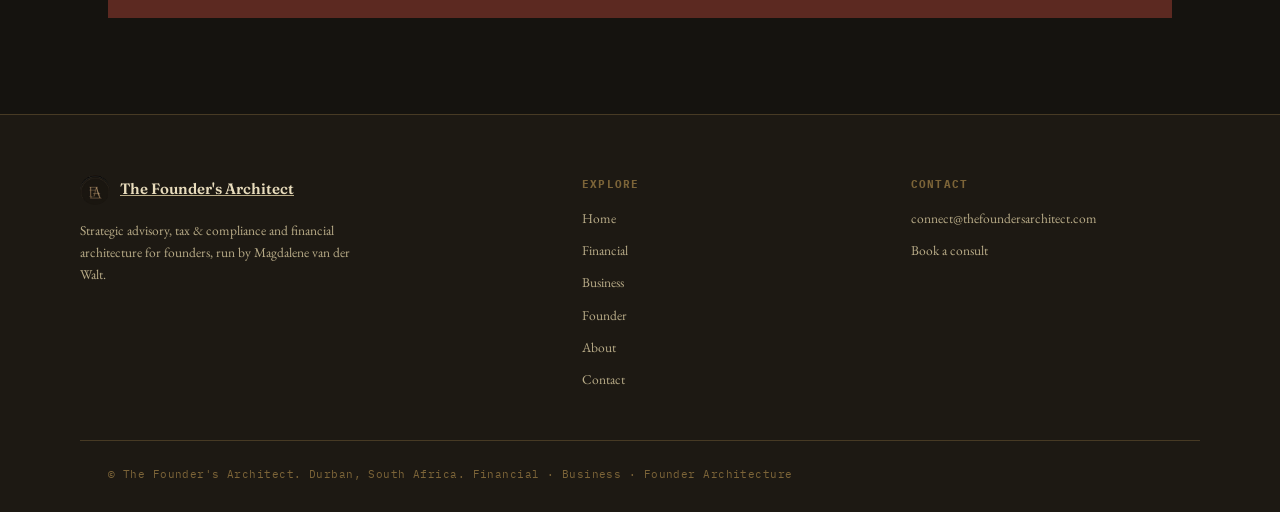
==== commit 99d0d995: "Add files via upload" ====
--- a/index.html
+++ b/index.html
@@ -3,9 +3,9 @@
 <head>
 <meta charset="UTF-8">
 <meta name="viewport" content="width=device-width, initial-scale=1.0">
-<title>The Founder's Architect</title>
+<title>The Founder's Architect — Financial, Business &amp; Founder Architecture</title>
 <link rel="preconnect" href="https://fonts.googleapis.com">
-<link href="https://fonts.googleapis.com/css2?family=IBM+Plex+Mono:wght@400;500;600&family=IBM+Plex+Sans:wght@300;400;500;600&family=IBM+Plex+Serif:ital,wght@1,500;1,600&family=Space+Grotesk:wght@500;600;700&display=swap" rel="stylesheet">
+<link href="https://fonts.googleapis.com/css2?family=IBM+Plex+Mono:wght@500;600&family=EB+Garamond:ital,wght@0,400;0,500;0,600;1,400;1,500&family=Fraunces:ital,opsz,wght@0,9..144,500;0,9..144,600;1,9..144,500;1,9..144,600&display=swap" rel="stylesheet">
 <link rel="stylesheet" href="style.css">
 </head>
 <body>
@@ -20,111 +20,162 @@
     <a href="financial-architecture.html">Financial</a>
     <a href="business-architecture.html">Business</a>
     <a href="founder-architecture.html">Founder</a>
-    <a href="contact.html">Connect</a>
+    <a href="contact.html">Contact</a>
   </nav>
+  <div class="nav-cta">
+    <a class="btn btn-ghost" href="mailto:connect@thefoundersarchitect.com">Email us</a>
+    <a class="btn btn-primary" href="contact.html">Book a consult</a>
+  </div>
 </header>
 
 <section class="hero">
-  <div class="hero-inner">
-    <img class="seal" src="fa-logo.png" alt="">
-    <h1>Every empire needs its architect.</h1>
-    <div class="dim-line">
-      <span class="tick"></span><span class="seg"></span>
-      <span class="label">Strategic Advisory — Tax &amp; Compliance — Financial Architecture</span>
-      <span class="seg"></span><span class="tick"></span>
-    </div>
-    <a class="hero-cta" href="contact.html">Book a Strategy Session</a>
+  <span class="eyebrow">Durban, South Africa</span>
+  <h1>Every empire needs its architect.</h1>
+  <p class="lede">Strategic advisory, tax &amp; compliance, and financial architecture for founders who'd rather build the business than manage the paperwork.</p>
+  <div class="hero-ctas">
+    <a class="btn btn-primary" href="contact.html">Book a free consult</a>
+    <a class="btn btn-ghost" href="mailto:connect@thefoundersarchitect.com">Email us</a>
+  </div>
+  <div class="badge-row">
+    <span class="badge">Sage Authorised</span>
+    <span class="badge">2× Bookkeeping Firm of the Year</span>
+    <span class="badge">Cloud-based books</span>
   </div>
 </section>
 
-<section class="pillars">
+<section class="section">
   <div class="wrap">
-    <div class="pillars-grid">
-
-      <div class="pillar reveal">
-        <svg viewBox="0 0 100 100" fill="none" stroke="#c8a468" stroke-width="1.1">
-          <line x1="30" y1="10" x2="30" y2="82"/>
-          <line x1="70" y1="10" x2="70" y2="82"/>
-          <rect x="18" y="4" width="64" height="8"/>
-          <rect x="18" y="82" width="64" height="8"/>
-          <line x1="30" y1="26" x2="70" y2="26" stroke-dasharray="3 3" opacity=".5"/>
-          <line x1="30" y1="50" x2="70" y2="50" stroke-dasharray="3 3" opacity=".5"/>
-        </svg>
-        <span class="eyebrow">01 — The Structure</span>
+    <div class="section-head reveal">
+      <span class="eyebrow">What we do</span>
+      <h2>Three pillars, one practice.</h2>
+      <p>Everything a founder needs to stay compliant, organised, and standing at the end of it.</p>
+    </div>
+    <div class="card-grid">
+      <a class="card reveal" href="financial-architecture.html" style="text-decoration:none; display:block;">
+        <svg class="icon" viewBox="0 0 42 42" fill="none" stroke="#b3904f" stroke-width="1.6"><rect x="10" y="6" width="22" height="30" rx="3"/><line x1="15" y1="14" x2="27" y2="14"/><line x1="15" y1="20" x2="27" y2="20"/><line x1="15" y1="26" x2="22" y2="26"/></svg>
         <h3>Financial Architecture</h3>
-        <p>Compliance and reporting, built like load-bearing structure — the foundation everything else stands on.</p>
-        <a href="financial-architecture.html">View the drawings →</a>
-      </div>
-
-      <div class="pillar reveal">
-        <svg viewBox="0 0 100 100" fill="none" stroke="#c8a468" stroke-width="1.1">
-          <rect x="16" y="18" width="68" height="14"/>
-          <rect x="16" y="36" width="68" height="14"/>
-          <rect x="16" y="54" width="68" height="14"/>
-          <line x1="24" y1="25" x2="70" y2="25" opacity=".5"/>
-          <line x1="24" y1="43" x2="70" y2="43" opacity=".5"/>
-          <line x1="24" y1="61" x2="70" y2="61" opacity=".5"/>
-        </svg>
-        <span class="eyebrow">02 — The Ledger</span>
+        <p>Bookkeeping, tax, secretarial, payroll and labour compliance — the structural work behind every business.</p>
+      </a>
+      <a class="card reveal" href="business-architecture.html" style="text-decoration:none; display:block;">
+        <svg class="icon" viewBox="0 0 42 42" fill="none" stroke="#b3904f" stroke-width="1.6"><rect x="6" y="10" width="30" height="8" rx="2"/><rect x="6" y="22" width="30" height="8" rx="2"/></svg>
         <h3>Business Architecture</h3>
-        <p>Retainer tiers kept the way a ledger keeps accounts — one line per commitment, nothing left to guesswork.</p>
-        <a href="business-architecture.html">Open the ledger →</a>
-      </div>
-
-      <div class="pillar reveal">
-        <svg viewBox="0 0 100 100" fill="none" stroke="#c8a468" stroke-width="1.1">
-          <circle cx="50" cy="24" r="4"/>
-          <line x1="50" y1="28" x2="34" y2="80"/>
-          <line x1="50" y1="28" x2="66" y2="80"/>
-          <line x1="40" y1="58" x2="60" y2="58"/>
-        </svg>
-        <span class="eyebrow">03 — The Founder</span>
+        <p>Monthly retainer tiers, from first registration to established enterprise — built for where you stand today.</p>
+      </a>
+      <a class="card reveal" href="founder-architecture.html" style="text-decoration:none; display:block;">
+        <svg class="icon" viewBox="0 0 42 42" fill="none" stroke="#b3904f" stroke-width="1.6"><circle cx="21" cy="11" r="3.4"/><line x1="21" y1="15" x2="13" y2="33"/><line x1="21" y1="15" x2="29" y2="33"/><line x1="16" y1="25" x2="26" y2="25"/></svg>
         <h3>Founder Architecture</h3>
-        <p>An empire needs someone still standing at the end of it. Coaching and recovery, for the person building it.</p>
-        <a href="founder-architecture.html">Read further →</a>
-      </div>
-
+        <p>Coaching and recovery for the person building the business — because an empire needs someone still standing.</p>
+      </a>
     </div>
   </div>
 </section>
 
-<section class="quote-strip reveal">
+<section class="section section-alt">
   <div class="wrap">
-    <blockquote>"Your financial foundation is not paperwork — it's the structure everything else is built on."</blockquote>
-    <cite>Magdalene van der Walt — Founder</cite>
+    <div class="section-head reveal">
+      <span class="eyebrow">Why The Founder's Architect</span>
+      <h2>Built for founders, not corporates.</h2>
+    </div>
+    <div class="numbered-grid">
+      <div class="numbered-item reveal">
+        <div class="num">1</div>
+        <h4>One point of contact</h4>
+        <p>You deal directly with Magdalene — no call centres, no handoffs between departments.</p>
+      </div>
+      <div class="numbered-item reveal">
+        <div class="num">2</div>
+        <h4>Cloud-based, always visible</h4>
+        <p>Your books live in Sage Business Cloud, so you can see exactly where things stand, any time.</p>
+      </div>
+      <div class="numbered-item reveal">
+        <div class="num">3</div>
+        <h4>Durban based, national reach</h4>
+        <p>Rooted in Durban and easy to reach — serving founders across South Africa.</p>
+      </div>
+    </div>
   </div>
 </section>
 
-<section class="credentials">
+<section class="section">
   <div class="wrap">
-    <div class="credentials-row">
-      <div class="credential-cell reveal">
-        <span class="fig">2×</span>
-        <span class="lbl">Global Bookkeeping Firm of the Year</span>
-      </div>
-      <div class="credential-cell reveal">
-        <span class="fig">Sage</span>
-        <span class="lbl">Authorised Accountants &amp; Advisors</span>
-      </div>
-      <div class="credential-cell reveal">
-        <span class="fig">KZN</span>
-        <span class="lbl">Top Business Women, Founder Featured</span>
-      </div>
-      <div class="credential-cell reveal">
-        <span class="fig">Durban</span>
-        <span class="lbl">Serving founders nationally</span>
+    <div class="section-head reveal">
+      <span class="eyebrow">How it works</span>
+      <h2>Getting started is four steps.</h2>
+    </div>
+    <div class="steps-grid">
+      <div class="step reveal"><div class="step-num">01</div><h4>Free consult</h4><p>Tell us about the business and where the books currently stand.</p></div>
+      <div class="step reveal"><div class="step-num">02</div><h4>Set up your architecture</h4><p>We build or clean up your financial systems properly, from the foundation up.</p></div>
+      <div class="step reveal"><div class="step-num">03</div><h4>Monthly management</h4><p>Bookkeeping, payroll and compliance handled every month, on schedule.</p></div>
+      <div class="step reveal"><div class="step-num">04</div><h4>Tax season ready</h4><p>SARS submissions and tax obligations taken care of when they're due.</p></div>
+    </div>
+  </div>
+</section>
+
+<section class="section section-alt">
+  <div class="wrap reveal">
+    <div class="stats-row" id="stats-row">
+      <div class="stat-cell"><span class="num" data-count="2">0</span><span class="lbl">Global Bookkeeping Firm of the Year</span></div>
+      <div class="stat-cell"><span class="num" data-static="Sage">—</span><span class="lbl">Authorised Accountants &amp; Advisors</span></div>
+      <div class="stat-cell"><span class="num" data-static="KZN">—</span><span class="lbl">Top Business Women, Founder Featured</span></div>
+      <div class="stat-cell"><span class="num" data-static="8">0</span><span class="lbl">Ledger Tiers, One For Every Stage</span></div>
+    </div>
+  </div>
+</section>
+
+<section class="section">
+  <div class="wrap">
+    <div class="cta-band reveal">
+      <h2>Let's give your empire its architect.</h2>
+      <p>Book a free consult or send a message — no obligation, just a conversation about what your business needs.</p>
+      <div class="hero-ctas">
+        <a class="btn btn-primary" href="contact.html">Book a free consult</a>
+        <a class="btn btn-ghost" style="color:#e9ddbd; border-color:rgba(233,221,189,.35);" href="mailto:connect@thefoundersarchitect.com">Email us</a>
       </div>
     </div>
   </div>
 </section>
 
 <footer class="site-footer">
-  <p>The Founder's Architect · Strategic Advisory · Tax &amp; Compliance · Financial Architecture</p>
+  <div class="footer-grid">
+    <div>
+      <a class="brand" href="index.html"><img src="fa-logo.png" alt=""><span>The Founder's Architect</span></a>
+      <p>Strategic advisory, tax &amp; compliance and financial architecture for founders, run by Magdalene van der Walt.</p>
+    </div>
+    <div class="footer-col">
+      <h4>Explore</h4>
+      <a href="index.html">Home</a>
+      <a href="financial-architecture.html">Financial</a>
+      <a href="business-architecture.html">Business</a>
+      <a href="founder-architecture.html">Founder</a>
+      <a href="about.html">About</a>
+      <a href="contact.html">Contact</a>
+    </div>
+    <div class="footer-col">
+      <h4>Contact</h4>
+      <a href="mailto:connect@thefoundersarchitect.com">connect@thefoundersarchitect.com</a>
+      <a href="contact.html">Book a consult</a>
+    </div>
+  </div>
+  <div class="bottom wrap">© The Founder's Architect. Durban, South Africa. Financial · Business · Founder Architecture</div>
 </footer>
 
 <script>
 const io = new IntersectionObserver(es=>es.forEach(e=>{if(e.isIntersecting){e.target.classList.add('in'); io.unobserve(e.target);}}),{threshold:.15});
 document.querySelectorAll('.reveal').forEach(el=>io.observe(el));
+
+// animated stat counters
+const counters = document.querySelectorAll('.stat-cell .num[data-count]');
+const cio = new IntersectionObserver(es=>es.forEach(e=>{
+  if(e.isIntersecting){
+    const el = e.target, target = parseInt(el.dataset.count,10);
+    let cur = 0;
+    const step = ()=>{ cur++; el.textContent = cur + '×'; if(cur < target) requestAnimationFrame(step); };
+    step();
+    cio.unobserve(el);
+  }
+}),{threshold:.5});
+counters.forEach(el=>cio.observe(el));
+document.querySelectorAll('.stat-cell .num[data-static]').forEach(el=>{ el.textContent = el.dataset.static; });
 </script>
 </body>
 </html>
--- a/style.css
+++ b/style.css
@@ -1,33 +1,29 @@
 /* ============================================================
-   THE FOUNDER'S ARCHITECT — shared stylesheet
-   Type system: IBM Plex trio (Serif / Sans / Mono) — chosen
-   because the brand is literally about technical precision
-   (architecture) and tabular record-keeping (ledgers). Mono
-   is used wherever a real ledger would use ruled figures.
+   THE FOUNDER'S ARCHITECT — stylesheet v3
+   "Moody academic" — old-school study colours, blueprints and
+   structure. Deep forest green / oxblood / walnut / brass on
+   aged parchment. Fraunces for headlines (old academic-press
+   ink-trap serif), EB Garamond for body (classic book type),
+   IBM Plex Mono kept only for tiny footnote-style labels.
    ============================================================ */
 
 :root{
-  --ink:#0d0d0c;
-  --ink-2:#161512;
-  --blueprint:#132840;
-  --blueprint-2:#0d1e30;
-  --blueprint-line:#5f88ab;
-  --blueprint-line-dim:#3a5670;
-  --ledger:#ece3d0;
-  --ledger-2:#e3d7bc;
-  --ledger-rule:#b7a880;
-  --ledger-ink:#2b2318;
-  --ledger-ink-soft:#5c503b;
-  --red-ink:#8f3b28;
-  --gold:#c8a468;
-  --gold-light:#e6cc9a;
-  --gold-dim:#8a7148;
-  --text:#efe6d4;
-  --text-dim:#9a8e78;
-
-  --display:'Space Grotesk', 'Helvetica Neue', Arial, sans-serif;
-  --serif:'IBM Plex Serif', Georgia, serif;
-  --sans:'IBM Plex Sans', -apple-system, sans-serif;
+  --ink:#15130f;
+  --panel:#1d1913;
+  --wood:#241c15;
+  --study-green:#202821;
+  --study-green-2:#293227;
+  --oxblood:#5c2921;
+  --oxblood-light:#7a3a2f;
+  --parchment:#e9ddbd;
+  --parchment-dim:#b9ac88;
+  --brass:#b3904f;
+  --brass-light:#d8b876;
+  --brass-dim:#7c6438;
+  --border:rgba(179,144,79,.28);
+
+  --display:'Fraunces', Georgia, serif;
+  --body:'EB Garamond', Georgia, serif;
   --mono:'IBM Plex Mono', 'Courier New', monospace;
 }
 
@@ -35,232 +31,227 @@
 html{scroll-behavior:smooth;}
 body{
   background:var(--ink);
-  color:var(--text);
-  font-family:var(--sans);
-  font-weight:300;
+  color:var(--parchment);
+  font-family:var(--body);
+  font-weight:400;
+  font-size:17px;
   line-height:1.65;
   -webkit-font-smoothing:antialiased;
+  background-image:radial-gradient(ellipse at 50% 0%, rgba(179,144,79,.06), transparent 60%);
 }
 img{max-width:100%; display:block;}
 a{color:inherit;}
-.wrap{max-width:1160px; margin:0 auto; padding:0 32px;}
-
-/* ---------- dimension line (signature motif) ----------
-   mimics an architectural drawing's dimension callout:
-   tick — line — label — line — tick                       */
-.dim-line{
-  display:flex; align-items:center; gap:14px;
-  width:100%;
-}
-.dim-line .tick{width:1px; height:10px; background:currentColor; opacity:.6;}
-.dim-line .seg{flex:1; height:1px; background:currentColor; opacity:.35;}
-.dim-line .label{
-  font-family:var(--mono); font-size:10.5px; letter-spacing:.16em;
-  text-transform:uppercase; white-space:nowrap; opacity:.75;
-}
+.wrap{max-width:1120px; margin:0 auto; padding:0 28px;}
+
+/* corner bracket — blueprint/structure motif, used sparingly */
+.blueprint{position:relative;}
+.blueprint::before,.blueprint::after{
+  content:''; position:absolute; width:16px; height:16px; opacity:.65;
+}
+.blueprint::before{top:-1px; left:-1px; border-top:1px solid var(--brass); border-left:1px solid var(--brass);}
+.blueprint::after{bottom:-1px; right:-1px; border-bottom:1px solid var(--brass); border-right:1px solid var(--brass);}
 
 /* ---------- nav ---------- */
 .site-header{
   display:flex; align-items:center; justify-content:space-between;
-  padding:22px 32px;
-  border-bottom:1px solid rgba(200,164,104,.18);
-}
-.site-header .brand{display:flex; align-items:center; gap:12px; text-decoration:none;}
-.site-header .brand img{width:34px; height:34px; border-radius:50%;}
-.site-header .brand span{
-  font-family:var(--display); font-weight:600; font-size:13px; letter-spacing:.06em;
-  text-transform:uppercase; color:var(--gold-light);
-}
-.site-header .brand img{transition:transform .5s ease;}
-.site-header .brand:hover img{transform:rotate(10deg);}
-.site-nav{display:flex; gap:0;}
+  padding:20px 28px;
+  background:rgba(21,19,15,.92);
+  position:sticky; top:0; z-index:100;
+  border-bottom:1px solid var(--border);
+  backdrop-filter:blur(4px);
+}
+.site-header .brand{display:flex; align-items:center; gap:11px; text-decoration:none;}
+.site-header .brand img{width:36px; height:36px; border-radius:50%; transition:transform .6s ease;}
+.site-header .brand:hover img{transform:rotate(12deg);}
+.site-header .brand span{font-family:var(--display); font-weight:600; font-size:15px; letter-spacing:.02em; color:var(--parchment);}
+.site-nav{display:flex; align-items:center; gap:2px;}
 .site-nav a{
-  font-family:var(--mono); font-size:11px; letter-spacing:.08em;
-  text-transform:uppercase; text-decoration:none; color:var(--text-dim);
-  padding:8px 18px; border-left:1px solid rgba(200,164,104,.18);
-  transition:color .2s ease; position:relative;
-}
-.site-nav a:last-child{border-right:1px solid rgba(200,164,104,.18);}
-.site-nav a:hover, .site-nav a.active{color:var(--gold-light);}
-.site-nav a::after{
-  content:''; position:absolute; left:18px; right:18px; bottom:0; height:1px;
-  background:var(--gold); transform:scaleX(0); transform-origin:left;
-  transition:transform .3s ease;
-}
-.site-nav a.active::after{transform:scaleX(1);}
-.site-nav a:not(.active):hover::after{transform:scaleX(1);}
-@media (max-width:820px){
-  .site-nav{display:none;}
-}
+  font-family:var(--mono); font-size:11px; letter-spacing:.08em; text-transform:uppercase;
+  text-decoration:none; color:var(--parchment-dim);
+  padding:10px 16px; transition:.2s ease; position:relative;
+}
+.site-nav a:hover{color:var(--brass-light);}
+.site-nav a.active{color:var(--brass-light);}
+.site-nav a.active::after{content:''; position:absolute; left:16px; right:16px; bottom:4px; height:1px; background:var(--brass);}
+.nav-cta{display:flex; gap:10px; align-items:center;}
+.btn{
+  display:inline-flex; align-items:center; justify-content:center;
+  padding:11px 24px; border-radius:2px;
+  font-family:var(--mono); font-size:11.5px; letter-spacing:.08em; text-transform:uppercase;
+  text-decoration:none; transition:.25s ease; white-space:nowrap;
+}
+.btn-primary{background:var(--brass); color:var(--ink); font-weight:600;}
+.btn-primary:hover{background:var(--brass-light);}
+.btn-ghost{background:transparent; color:var(--parchment); border:1px solid var(--border);}
+.btn-ghost:hover{border-color:var(--brass); color:var(--brass-light);}
+@media (max-width:860px){ .site-nav{display:none;} }
 
 /* ---------- footer ---------- */
-.site-footer{
-  padding:36px 32px; text-align:center;
-  border-top:1px solid rgba(200,164,104,.18);
-}
-.site-footer p{
-  font-family:var(--mono); font-size:10px; letter-spacing:.14em;
-  text-transform:uppercase; color:var(--gold-dim);
-}
-
-/* ================= HOME ================= */
-.hero{
-  padding:120px 32px 90px; text-align:center;
-  position:relative; overflow:hidden;
-}
-.hero::before{
-  content:''; position:absolute; inset:0;
-  background-image:linear-gradient(rgba(200,164,104,.07) 1px, transparent 1px),
-                    linear-gradient(90deg, rgba(200,164,104,.07) 1px, transparent 1px);
-  background-size:56px 56px;
-  mask-image:radial-gradient(ellipse at 50% 30%, black, transparent 70%);
-}
-.hero-inner{position:relative; max-width:760px; margin:0 auto;}
-.hero-inner img.seal{width:88px; margin:0 auto 30px;}
+.site-footer{background:var(--panel); color:var(--parchment-dim); padding:60px 28px 28px; border-top:1px solid var(--border);}
+.footer-grid{display:grid; grid-template-columns:1.6fr 1fr 1fr; gap:40px; max-width:1120px; margin:0 auto 40px;}
+@media (max-width:700px){ .footer-grid{grid-template-columns:1fr;} }
+.footer-grid .brand{display:flex; align-items:center; gap:10px; margin-bottom:14px;}
+.footer-grid .brand img{width:30px; height:30px; border-radius:50%;}
+.footer-grid .brand span{font-family:var(--display); font-weight:600; color:var(--parchment); font-size:15px;}
+.footer-grid p{font-size:13.5px; color:var(--parchment-dim); max-width:280px;}
+.footer-col h4{font-family:var(--mono); font-size:11px; letter-spacing:.1em; text-transform:uppercase; color:var(--brass-dim); margin-bottom:14px;}
+.footer-col a{display:block; font-size:13.5px; color:var(--parchment-dim); text-decoration:none; margin-bottom:10px;}
+.footer-col a:hover{color:var(--brass-light);}
+.site-footer .bottom{max-width:1120px; margin:0 auto; padding-top:24px; border-top:1px solid var(--border); font-family:var(--mono); font-size:11px; letter-spacing:.04em; color:var(--brass-dim);}
+
+/* ---------- badges ---------- */
+.badge-row{display:flex; gap:10px; justify-content:center; flex-wrap:wrap; margin-top:24px;}
+.badge{
+  display:inline-flex; align-items:center; gap:7px;
+  padding:7px 14px; border:1px solid var(--border);
+  font-family:var(--mono); font-size:10px; letter-spacing:.08em; text-transform:uppercase;
+  color:var(--parchment-dim);
+}
+.badge::before{content:''; width:5px; height:5px; border-radius:50%; background:var(--brass);}
+
+/* ================= HOME HERO ================= */
+.hero{padding:90px 28px 64px; text-align:center; position:relative;}
+.hero .eyebrow{font-family:var(--mono); font-size:11px; letter-spacing:.18em; text-transform:uppercase; color:var(--brass); display:inline-block; margin-bottom:20px;}
 .hero h1{
-  font-family:var(--display); font-weight:700;
-  font-size:clamp(2.1rem, 5.2vw, 3.6rem); line-height:1.1;
-  letter-spacing:-0.01em;
-  color:var(--text);
-}
-.hero .dim-line{max-width:420px; margin:34px auto; color:var(--gold);}
-.hero-inner img.seal{animation:fadeUp .8s ease both;}
+  font-family:var(--display); font-weight:600; font-style:italic;
+  font-size:clamp(2.1rem, 5.2vw, 3.8rem); line-height:1.14;
+  max-width:780px; margin:0 auto; color:var(--parchment);
+}
+.hero p.lede{max-width:540px; margin:24px auto 0; font-size:18px; color:var(--parchment-dim); font-family:var(--body);}
+.hero-ctas{display:flex; gap:14px; justify-content:center; margin-top:34px; flex-wrap:wrap;}
+
+@keyframes fadeUp{from{opacity:0; transform:translateY(16px);} to{opacity:1; transform:translateY(0);}}
+.hero .eyebrow{animation:fadeUp .8s ease both;}
 .hero h1{animation:fadeUp .8s ease .12s both;}
-.hero .dim-line{animation:fadeUp .8s ease .26s both;}
-.hero .dim-line .seg{transform:scaleX(0); transform-origin:left; animation:drawLine .9s ease .7s forwards;}
-.hero-cta{animation:fadeUp .8s ease .4s both;}
-.hero-tag{
-  font-family:var(--mono); font-size:11px; letter-spacing:.2em;
-  text-transform:uppercase; color:var(--text-dim);
-}
-.hero-cta{
-  display:inline-block; margin-top:38px; padding:14px 30px;
-  border:1px solid var(--gold); color:var(--gold-light);
-  text-decoration:none; font-family:var(--mono); font-size:11px;
-  letter-spacing:.14em; text-transform:uppercase;
-  transition:.25s ease;
-}
-.hero-cta:hover{background:var(--gold); color:var(--ink);}
-
-/* three pillars — elevation drawings, not icon cards */
-.pillars{padding:100px 0; border-top:1px solid rgba(200,164,104,.18);}
-.pillars-grid{
-  display:grid; grid-template-columns:repeat(3, 1fr); gap:0;
-}
-@media (max-width:820px){ .pillars-grid{grid-template-columns:1fr; gap:60px;} }
-.pillar{
-  padding:0 34px; text-align:center;
-  border-left:1px solid rgba(200,164,104,.18);
-}
-.pillar:first-child{border-left:none;}
-@media (max-width:820px){ .pillar{border-left:none; border-top:1px solid rgba(200,164,104,.18); padding-top:50px;} .pillar:first-child{border-top:none;} }
-.pillar svg{height:96px; margin:0 auto 26px; display:block;}
-.pillar svg *{stroke-dasharray:280; stroke-dashoffset:280; transition:stroke-dashoffset 1.5s ease;}
-.pillar.in svg *{stroke-dashoffset:0;}
-.pillar .eyebrow{
-  font-family:var(--mono); font-size:10.5px; letter-spacing:.18em;
-  text-transform:uppercase; color:var(--gold-dim); display:block; margin-bottom:10px;
-}
-.pillar h3{font-family:var(--display); font-weight:600; font-size:1.4rem; margin-bottom:14px; color:var(--text);}
-.pillar p{font-size:13.5px; color:var(--text-dim); margin-bottom:22px;}
-.pillar a{
-  font-family:var(--mono); font-size:10.5px; letter-spacing:.12em;
-  text-transform:uppercase; text-decoration:none; color:var(--gold);
-  border-bottom:1px solid var(--gold-dim); padding-bottom:3px;
-  transition:border-color .25s ease, padding-left .25s ease;
-}
-.pillar a:hover{border-color:var(--gold); padding-left:4px;}
-.pillars-grid .pillar:nth-child(1){transition-delay:0s;}
-.pillars-grid .pillar:nth-child(2){transition-delay:.12s;}
-.pillars-grid .pillar:nth-child(3){transition-delay:.24s;}
-
-/* quote strip */
-.quote-strip{
-  padding:90px 0; text-align:center;
-  border-top:1px solid rgba(200,164,104,.18);
-  border-bottom:1px solid rgba(200,164,104,.18);
-}
-.quote-strip blockquote{
-  font-family:var(--serif); font-style:italic; font-size:clamp(1.2rem,2.6vw,1.55rem);
-  max-width:700px; margin:0 auto; color:var(--gold-light); line-height:1.6;
-}
-.quote-strip cite{
-  display:block; margin-top:22px; font-style:normal;
-  font-family:var(--mono); font-size:10.5px; letter-spacing:.16em;
-  text-transform:uppercase; color:var(--text-dim);
-}
-
-/* credentials — ledger-style figure row */
-.credentials{padding:70px 0;}
-.credentials-row{
-  display:flex; flex-wrap:wrap; gap:0;
-  font-family:var(--mono);
-  border-top:1px solid rgba(200,164,104,.25);
-  border-bottom:1px solid rgba(200,164,104,.25);
-}
-.credential-cell{
-  flex:1 1 200px; padding:22px 24px;
-  border-left:1px solid rgba(200,164,104,.25);
-}
-.credential-cell:first-child{border-left:none;}
-.credentials-row .credential-cell:nth-child(1){transition-delay:0s;}
-.credentials-row .credential-cell:nth-child(2){transition-delay:.1s;}
-.credentials-row .credential-cell:nth-child(3){transition-delay:.2s;}
-.credentials-row .credential-cell:nth-child(4){transition-delay:.3s;}
-.credential-cell .fig{font-size:1.5rem; color:var(--gold-light); display:block;}
-.credential-cell .lbl{font-size:10px; letter-spacing:.1em; text-transform:uppercase; color:var(--text-dim);}
-
-/* ================= BLUEPRINT PAGE (Financial Architecture) ================= */
-.blueprint-page{background:var(--blueprint); color:#dce9f2;}
-.blueprint-page .site-header{border-bottom-color:rgba(95,136,171,.3);}
-.blueprint-page .site-nav a{color:#7fa1bd; border-left-color:rgba(95,136,171,.3);}
-.blueprint-page .site-nav a:last-child{border-right-color:rgba(95,136,171,.3);}
-.blueprint-page .site-nav a:hover,.blueprint-page .site-nav a.active{color:var(--gold-light);}
-.blueprint-page .site-footer{border-top-color:rgba(95,136,171,.3);}
-.blueprint-page .site-footer p{color:#5f88ab;}
-
-.bp-hero{
-  padding:90px 32px 60px; position:relative; overflow:hidden;
-}
+.hero p.lede{animation:fadeUp .8s ease .24s both;}
+.hero-ctas{animation:fadeUp .8s ease .36s both;}
+.badge-row{animation:fadeUp .8s ease .48s both;}
+
+/* ================= SECTION SHELL ================= */
+.section{padding:96px 0;}
+.section-alt{background:var(--study-green); border-top:1px solid var(--border); border-bottom:1px solid var(--border);}
+.section-head{max-width:640px; margin:0 auto 56px; text-align:center;}
+.section-head .eyebrow{font-family:var(--mono); font-size:11px; letter-spacing:.16em; text-transform:uppercase; color:var(--brass); display:block; margin-bottom:14px;}
+.section-head h2{font-family:var(--display); font-weight:600; font-size:clamp(1.8rem, 3.8vw, 2.6rem); color:var(--parchment); letter-spacing:-.005em;}
+.section-head p{margin-top:16px; color:var(--parchment-dim); font-size:16px; font-family:var(--body);}
+
+/* ---------- cards (parchment-on-wood, brass corner bracket) ---------- */
+.card-grid{display:grid; grid-template-columns:repeat(3, 1fr); gap:1px; background:var(--border); border:1px solid var(--border);}
+@media (max-width:900px){ .card-grid{grid-template-columns:repeat(2, 1fr);} }
+@media (max-width:620px){ .card-grid{grid-template-columns:1fr;} }
+.card{background:var(--wood); padding:34px 28px; transition:background .3s ease;}
+.card:hover{background:#2a2117;}
+.card .icon{width:38px; height:38px; margin-bottom:20px;}
+.card h3{font-family:var(--display); font-weight:600; font-size:1.28rem; margin-bottom:12px; color:var(--parchment);}
+.card p{font-size:15px; color:var(--parchment-dim); line-height:1.6; font-family:var(--body);}
+
+/* ---------- numbered "why us" ---------- */
+.numbered-grid{display:grid; grid-template-columns:repeat(3, 1fr); gap:36px;}
+@media (max-width:820px){ .numbered-grid{grid-template-columns:1fr;} }
+.numbered-item .num{
+  font-family:var(--display); font-style:italic; font-weight:600; font-size:1.6rem; color:var(--brass);
+  margin-bottom:14px; display:block;
+}
+.numbered-item h4{font-family:var(--display); font-weight:600; font-size:1.1rem; margin-bottom:8px; color:var(--parchment);}
+.numbered-item p{font-size:15px; color:var(--parchment-dim); font-family:var(--body);}
+
+/* ---------- how it works ---------- */
+.steps-grid{display:grid; grid-template-columns:repeat(4, 1fr); gap:0;}
+@media (max-width:900px){ .steps-grid{grid-template-columns:repeat(2, 1fr); gap:36px;} }
+@media (max-width:560px){ .steps-grid{grid-template-columns:1fr;} }
+.step{padding:0 22px; border-left:1px solid var(--border);}
+.step:first-child{border-left:none;}
+@media (max-width:900px){ .step{border-left:none; padding:0;} }
+.step .step-num{font-family:var(--mono); font-size:11px; color:var(--brass); letter-spacing:.1em; margin-bottom:14px; display:block;}
+.step h4{font-family:var(--display); font-weight:600; font-size:1.05rem; margin-bottom:8px; color:var(--parchment);}
+.step p{font-size:14.5px; color:var(--parchment-dim); font-family:var(--body);}
+
+/* ---------- stat counters ---------- */
+.stats-row{display:flex; flex-wrap:wrap; border-top:1px solid var(--border); border-bottom:1px solid var(--border);}
+.stat-cell{flex:1 1 200px; padding:34px 24px; border-left:1px solid var(--border); text-align:center;}
+.stat-cell:first-child{border-left:none;}
+.stat-cell .num{font-family:var(--display); font-style:italic; font-weight:600; font-size:2.3rem; color:var(--brass-light); display:block;}
+.stat-cell .lbl{font-family:var(--mono); font-size:10.5px; letter-spacing:.05em; color:var(--parchment-dim); margin-top:8px; text-transform:uppercase;}
+
+/* ---------- CTA band ---------- */
+.cta-band{background:var(--oxblood); padding:70px 40px; text-align:center; max-width:1120px; margin:0 auto; position:relative;}
+.cta-band h2{font-family:var(--display); font-weight:600; font-style:italic; color:var(--parchment); font-size:clamp(1.7rem,3.4vw,2.4rem); max-width:520px; margin:0 auto 16px;}
+.cta-band p{color:#d8c3ae; font-size:15.5px; max-width:440px; margin:0 auto 30px; font-family:var(--body);}
+.cta-band .hero-ctas{margin-top:0;}
+
+/* ---------- about page ---------- */
+.about-hero{padding:80px 28px 20px; text-align:center;}
+.about-body{max-width:680px; margin:0 auto; padding:20px 28px 96px;}
+.about-body p{font-size:17.5px; color:var(--parchment-dim); margin-bottom:22px; font-family:var(--body);}
+.about-body h3{font-family:var(--display); font-weight:600; font-size:1.3rem; margin:38px 0 12px; color:var(--parchment);}
+
+/* ---------- contact page ---------- */
+.contact-hero{padding:90px 28px 20px; text-align:center;}
+.contact-panel{max-width:520px; margin:30px auto 0; background:var(--wood); border:1px solid var(--border); padding:8px 28px;}
+.c-row{display:flex; justify-content:space-between; align-items:center; padding:20px 0; border-bottom:1px solid var(--border); font-family:var(--body); font-size:15px;}
+.c-row:last-child{border-bottom:none;}
+.c-row .k{font-family:var(--mono); color:var(--parchment-dim); font-size:10.5px; text-transform:uppercase; letter-spacing:.08em;}
+.c-row .v a{color:var(--brass-light); text-decoration:none;}
+
+/* ---------- services page groupings ---------- */
+.service-group{padding:64px 0; border-top:1px solid var(--border);}
+.service-group:first-of-type{border-top:none;}
+.service-group-head{max-width:640px; margin-bottom:38px;}
+.service-group-head .eyebrow{font-family:var(--mono); font-size:11px; letter-spacing:.14em; text-transform:uppercase; color:var(--brass); display:block; margin-bottom:12px;}
+.service-group-head h2{font-family:var(--display); font-weight:600; font-style:italic; font-size:1.9rem; color:var(--parchment);}
+.service-group-head p{margin-top:12px; color:var(--parchment-dim); font-size:15.5px; font-family:var(--body);}
+
+/* reveal on scroll */
+.reveal{opacity:0; transform:translateY(18px); transition:opacity .7s ease, transform .7s ease;}
+.reveal.in{opacity:1; transform:none;}
+.card-grid .card:nth-child(1){transition-delay:0s;}
+.card-grid .card:nth-child(2){transition-delay:.08s;}
+.card-grid .card:nth-child(3){transition-delay:.16s;}
+.card-grid .card:nth-child(4){transition-delay:.24s;}
+.card-grid .card:nth-child(5){transition-delay:.32s;}
+.numbered-grid .numbered-item:nth-child(1){transition-delay:0s;}
+.numbered-grid .numbered-item:nth-child(2){transition-delay:.1s;}
+.numbered-grid .numbered-item:nth-child(3){transition-delay:.2s;}
+.steps-grid .step:nth-child(1){transition-delay:0s;}
+.steps-grid .step:nth-child(2){transition-delay:.1s;}
+.steps-grid .step:nth-child(3){transition-delay:.2s;}
+.steps-grid .step:nth-child(4){transition-delay:.3s;}
+.stats-row .stat-cell:nth-child(1){transition-delay:0s;}
+.stats-row .stat-cell:nth-child(2){transition-delay:.1s;}
+.stats-row .stat-cell:nth-child(3){transition-delay:.2s;}
+.stats-row .stat-cell:nth-child(4){transition-delay:.3s;}
+
+@media (prefers-reduced-motion:reduce){
+  .reveal{opacity:1; transform:none; transition:none;}
+  .hero .eyebrow, .hero h1, .hero p.lede, .hero-ctas, .badge-row{animation:none; opacity:1;}
+}
+
+/* ================= FINANCIAL ARCHITECTURE — blueprint elevation ================= */
+.bp-hero{padding:90px 28px 50px; text-align:center; position:relative;}
 .bp-hero::before{
   content:''; position:absolute; inset:0;
-  background-image:linear-gradient(rgba(255,255,255,.05) 1px, transparent 1px),
-                    linear-gradient(90deg, rgba(255,255,255,.05) 1px, transparent 1px);
-  background-size:40px 40px;
-}
-.bp-hero-inner{position:relative; max-width:640px; margin:0 auto; text-align:center;}
-.bp-hero .eyebrow{
-  font-family:var(--mono); font-size:11px; letter-spacing:.22em; text-transform:uppercase;
-  color:var(--gold-light);
-}
-.bp-hero h1{
-  font-family:var(--display); font-weight:700; font-size:clamp(2rem,5vw,3rem);
-  margin:18px 0 20px; color:#f2f7fb; letter-spacing:-0.01em;
-}
-.bp-hero p{color:#a8c2d6; font-size:14.5px; max-width:480px; margin:0 auto;}
-
-/* elevation drawing — services stacked like building floors */
-.elevation{padding:40px 32px 110px;}
-.elevation-inner{max-width:820px; margin:0 auto;}
+  background-image:linear-gradient(rgba(179,144,79,.08) 1px, transparent 1px),
+                    linear-gradient(90deg, rgba(179,144,79,.08) 1px, transparent 1px);
+  background-size:44px 44px;
+  mask-image:radial-gradient(ellipse at 50% 20%, black, transparent 70%);
+}
+.bp-hero-inner{position:relative; max-width:640px; margin:0 auto;}
+.bp-hero .eyebrow{font-family:var(--mono); font-size:11px; letter-spacing:.18em; text-transform:uppercase; color:var(--brass);}
+.bp-hero h1{font-family:var(--display); font-weight:600; font-style:italic; font-size:clamp(2rem,5vw,3rem); margin:18px 0 18px; color:var(--parchment);}
+.bp-hero p{color:var(--parchment-dim); font-size:16px; max-width:480px; margin:0 auto;}
+
+.elevation{padding:30px 28px 110px;}
+.elevation-inner{max-width:800px; margin:0 auto;}
 .floor{
-  display:grid; grid-template-columns:140px 1fr;
-  gap:28px; align-items:start;
-  padding:30px 0;
-  border-top:1px solid rgba(255,255,255,.14);
-  position:relative;
-}
-.floor:last-child{border-bottom:1px solid rgba(255,255,255,.14);}
-.floor .code{
-  font-family:var(--mono); font-size:12px; letter-spacing:.08em; color:var(--gold-light);
-  padding-top:4px;
-}
-.floor .code small{display:block; color:#7fa1bd; font-size:10px; margin-top:4px; letter-spacing:.14em;}
-.floor h3{font-family:var(--display); font-weight:600; font-size:1.3rem; color:#f2f7fb; margin-bottom:8px;}
-.floor p{font-size:13.5px; color:#a8c2d6; max-width:520px;}
-.floor .dim{
-  position:absolute; right:0; top:14px; display:flex; align-items:center; gap:6px;
-  color:#5f88ab; font-family:var(--mono); font-size:9.5px; letter-spacing:.1em;
-}
+  display:grid; grid-template-columns:140px 1fr; gap:28px; align-items:start;
+  padding:30px 0; border-top:1px solid var(--border); position:relative;
+}
+.floor:last-child{border-bottom:1px solid var(--border);}
+.floor .code{font-family:var(--mono); font-size:12px; letter-spacing:.08em; color:var(--brass-light); padding-top:4px;}
+.floor .code small{display:block; color:var(--parchment-dim); font-size:10px; margin-top:4px; letter-spacing:.14em;}
+.floor h3{font-family:var(--display); font-weight:600; font-size:1.25rem; color:var(--parchment); margin-bottom:8px;}
+.floor p{font-size:14.5px; color:var(--parchment-dim); max-width:500px;}
+.floor .dim{position:absolute; right:0; top:14px; display:flex; align-items:center; gap:6px; color:var(--brass-dim); font-family:var(--mono); font-size:9.5px; letter-spacing:.1em;}
 .floor .dim .tick{width:1px; height:8px; background:currentColor;}
 .elevation-inner .floor:nth-child(1){transition-delay:0s;}
 .elevation-inner .floor:nth-child(2){transition-delay:.08s;}
@@ -268,55 +259,32 @@
 .elevation-inner .floor:nth-child(4){transition-delay:.24s;}
 .elevation-inner .floor:nth-child(5){transition-delay:.32s;}
 
-/* ================= LEDGER PAGE (Business Architecture) ================= */
-.ledger-page{background:var(--ledger); color:var(--ledger-ink);}
-.ledger-page .site-header{border-bottom-color:rgba(183,168,128,.5);}
-.ledger-page .brand span{color:var(--red-ink);}
-.ledger-page .site-nav a{color:var(--ledger-ink-soft); border-left-color:rgba(183,168,128,.5);}
-.ledger-page .site-nav a:last-child{border-right-color:rgba(183,168,128,.5);}
-.ledger-page .site-nav a:hover,.ledger-page .site-nav a.active{color:var(--red-ink);}
-.ledger-page .site-nav a.active::after{background:var(--red-ink);}
-.ledger-page .site-footer{border-top-color:rgba(183,168,128,.5);}
-.ledger-page .site-footer p{color:var(--ledger-ink-soft);}
-
-.ledger-hero{padding:80px 32px 20px; text-align:center;}
-.ledger-hero .eyebrow{
-  font-family:var(--mono); font-size:11px; letter-spacing:.22em; text-transform:uppercase;
-  color:var(--red-ink);
-}
-.ledger-hero h1{
-  font-family:var(--display); font-weight:700; font-size:clamp(2rem,5vw,3rem);
-  margin:16px 0 18px; letter-spacing:-0.01em;
-}
-.ledger-hero p{color:var(--ledger-ink-soft); font-size:14.5px; max-width:480px; margin:0 auto;}
-
-.ledger-book{padding:50px 32px 120px;}
-.ledger-table{
-  max-width:920px; margin:0 auto;
-  border-top:2px solid var(--ledger-ink);
-}
+/* ================= BUSINESS ARCHITECTURE — ledger book ================= */
+.ledger-hero{padding:90px 28px 20px; text-align:center;}
+.ledger-hero .eyebrow{font-family:var(--mono); font-size:11px; letter-spacing:.18em; text-transform:uppercase; color:var(--brass);}
+.ledger-hero h1{font-family:var(--display); font-weight:600; font-style:italic; font-size:clamp(2rem,5vw,3rem); margin:18px 0 18px; color:var(--parchment);}
+.ledger-hero p{color:var(--parchment-dim); font-size:16px; max-width:480px; margin:0 auto;}
+
+.ledger-book{padding:40px 28px 120px;}
+.ledger-table{max-width:920px; margin:0 auto; border-top:2px solid var(--brass-dim);}
 .ledger-head-row, .ledger-row{
-  display:grid; grid-template-columns:56px 1.4fr 2fr 110px;
-  gap:20px; align-items:center;
-  padding:18px 4px;
-  border-bottom:1px solid var(--ledger-rule);
-}
-.ledger-head-row{
-  font-family:var(--mono); font-size:10px; letter-spacing:.12em; text-transform:uppercase;
-  color:var(--ledger-ink-soft); border-bottom:1px solid var(--ledger-ink);
-  padding-bottom:12px;
-}
-.ledger-row .no{font-family:var(--mono); font-size:12px; color:var(--ledger-ink-soft);}
-.ledger-row .acct{font-family:var(--display); font-weight:600; font-size:1rem;}
-.ledger-row .particulars{font-size:12.5px; color:var(--ledger-ink-soft);}
-.ledger-row .tier{
-  font-family:var(--mono); font-size:9.5px; letter-spacing:.1em; text-transform:uppercase;
-  text-align:right; color:var(--ledger-ink-soft);
-}
-.ledger-row.premium .acct{color:var(--red-ink);}
-.ledger-row.premium .tier{color:var(--red-ink);}
+  display:grid; grid-template-columns:52px 1.4fr 2fr 110px; gap:20px; align-items:center;
+  padding:18px 4px; border-bottom:1px solid var(--border);
+}
+.ledger-head-row{font-family:var(--mono); font-size:10px; letter-spacing:.12em; text-transform:uppercase; color:var(--parchment-dim); border-bottom:1px solid var(--brass-dim); padding-bottom:12px;}
+.ledger-row .no{font-family:var(--mono); font-size:12px; color:var(--parchment-dim);}
+.ledger-row .acct{font-family:var(--display); font-weight:600; font-size:1.05rem; color:var(--parchment);}
+.ledger-row .particulars{font-size:13px; color:var(--parchment-dim);}
+.ledger-row .tier{font-family:var(--mono); font-size:9.5px; letter-spacing:.1em; text-transform:uppercase; text-align:right; color:var(--parchment-dim);}
+.ledger-row.premium .acct{color:var(--brass-light);}
+.ledger-row.premium .tier{color:var(--brass-light);}
 .ledger-row{transition:background .3s ease, padding-left .3s ease;}
-.ledger-row:hover{background:rgba(143,59,40,.06); padding-left:8px;}
+.ledger-row:hover{background:rgba(179,144,79,.06); padding-left:8px;}
+@media (max-width:700px){
+  .ledger-head-row{display:none;}
+  .ledger-row{grid-template-columns:1fr; gap:6px; text-align:left; padding:20px 4px;}
+  .ledger-row .tier{text-align:left;}
+}
 .ledger-table .ledger-row:nth-child(2){transition-delay:0s;}
 .ledger-table .ledger-row:nth-child(3){transition-delay:.06s;}
 .ledger-table .ledger-row:nth-child(4){transition-delay:.12s;}
@@ -325,76 +293,29 @@
 .ledger-table .ledger-row:nth-child(7){transition-delay:.30s;}
 .ledger-table .ledger-row:nth-child(8){transition-delay:.36s;}
 .ledger-table .ledger-row:nth-child(9){transition-delay:.42s;}
-@media (max-width:700px){
-  .ledger-head-row{display:none;}
-  .ledger-row{grid-template-columns:1fr; gap:6px; text-align:left; padding:20px 4px;}
-  .ledger-row .tier{text-align:left;}
-}
-
-/* ================= FOUNDER ARCHITECTURE PAGE ================= */
-.founder-page{background:var(--ink);}
-.f-hero{padding:100px 32px 30px; text-align:center;}
-.f-hero .eyebrow{
-  font-family:var(--mono); font-size:11px; letter-spacing:.22em; text-transform:uppercase; color:var(--gold);
-}
-.f-hero h1{
-  font-family:var(--display); font-weight:700;
-  font-size:clamp(2rem,5vw,3rem); margin:16px 0; color:var(--text);
-  line-height:1.15; letter-spacing:-0.01em;
-}
-.f-body{max-width:700px; margin:0 auto; padding:60px 32px 130px;}
-.f-block{padding:56px 0; border-top:1px solid rgba(200,164,104,.18);}
+
+/* ================= FOUNDER ARCHITECTURE — structural diagram ================= */
+.f-hero{padding:96px 28px 30px; text-align:center; position:relative;}
+.f-hero::before{
+  content:''; position:absolute; inset:0;
+  background-image:linear-gradient(rgba(179,144,79,.07) 1px, transparent 1px),
+                    linear-gradient(90deg, rgba(179,144,79,.07) 1px, transparent 1px);
+  background-size:44px 44px;
+  mask-image:radial-gradient(ellipse at 50% 15%, black, transparent 65%);
+}
+.f-hero-inner{position:relative;}
+.f-hero .eyebrow{font-family:var(--mono); font-size:11px; letter-spacing:.18em; text-transform:uppercase; color:var(--brass);}
+.f-hero h1{font-family:var(--display); font-style:italic; font-weight:600; font-size:clamp(2rem,5vw,3rem); margin:18px 0; color:var(--parchment); line-height:1.2;}
+.f-diagram{max-width:520px; margin:36px auto 0; position:relative;}
+.f-diagram svg{width:100%; height:auto;}
+
+.f-body{max-width:700px; margin:0 auto; padding:60px 28px 130px;}
+.f-block{padding:52px 0; border-top:1px solid var(--border); position:relative;}
 .f-block:first-child{border-top:none;}
-.f-block .eyebrow{
-  font-family:var(--mono); font-size:10.5px; letter-spacing:.18em; text-transform:uppercase;
-  color:var(--gold-dim); display:block; margin-bottom:16px;
-}
-.f-block h2{font-family:var(--display); font-weight:600; font-size:1.9rem; margin-bottom:20px; color:var(--text);}
-.f-block p.lede{
-  font-family:var(--serif); font-style:italic; font-size:1.15rem; color:var(--gold-light);
-  margin-bottom:24px; line-height:1.55;
-}
+.f-block .eyebrow{font-family:var(--mono); font-size:10.5px; letter-spacing:.16em; text-transform:uppercase; color:var(--brass-dim); display:block; margin-bottom:16px;}
+.f-block h2{font-family:var(--display); font-weight:600; font-size:1.8rem; margin-bottom:18px; color:var(--parchment);}
+.f-block p.lede{font-family:var(--display); font-style:italic; font-size:1.1rem; color:var(--brass-light); margin-bottom:22px; line-height:1.55;}
 .f-block ul{list-style:none;}
-.f-block li{
-  font-size:14px; color:var(--text-dim); padding:12px 0 12px 20px;
-  border-top:1px solid rgba(200,164,104,.1); position:relative;
-}
+.f-block li{font-size:15px; color:var(--parchment-dim); padding:12px 0 12px 20px; border-top:1px solid var(--border); position:relative;}
 .f-block li:first-child{border-top:none;}
-.f-block li::before{content:'—'; position:absolute; left:0; color:var(--gold-dim);}
-
-/* ================= CONTACT PAGE ================= */
-.contact-page{background:var(--ink);}
-.c-hero{padding:110px 32px 60px; text-align:center;}
-.c-hero img.seal{width:74px; margin:0 auto 28px;}
-.c-hero h1{font-family:var(--display); font-weight:700; font-size:clamp(1.9rem,4.6vw,2.8rem); line-height:1.2;}
-.c-panel{max-width:520px; margin:0 auto; padding:0 32px 130px;}
-.c-row{
-  display:flex; justify-content:space-between; align-items:center;
-  padding:20px 0; border-top:1px solid rgba(200,164,104,.18);
-  font-family:var(--mono); font-size:12.5px;
-}
-.c-row:last-of-type{border-bottom:1px solid rgba(200,164,104,.18);}
-.c-row .k{color:var(--text-dim); letter-spacing:.1em; text-transform:uppercase; font-size:10.5px;}
-.c-row .v a{color:var(--gold-light); text-decoration:none; border-bottom:1px solid var(--gold-dim);}
-.c-cta{
-  display:block; text-align:center; margin-top:44px; padding:16px;
-  background:var(--gold); color:var(--ink); text-decoration:none;
-  font-family:var(--mono); font-size:11.5px; letter-spacing:.14em; text-transform:uppercase;
-  transition:.25s ease;
-}
-.c-cta:hover{background:var(--gold-light);}
-
-/* reveal on scroll */
-.reveal{opacity:0; transform:translateY(16px); transition:opacity .7s ease, transform .7s ease;}
-.reveal.in{opacity:1; transform:none;}
-
-/* hero load-in + dimension-line draw */
-@keyframes fadeUp{ from{opacity:0; transform:translateY(14px);} to{opacity:1; transform:translateY(0);} }
-@keyframes drawLine{ to{transform:scaleX(1);} }
-
-@media (prefers-reduced-motion:reduce){
-  .reveal{opacity:1; transform:none; transition:none;}
-  .hero-inner img.seal, .hero h1, .hero .dim-line, .hero-cta{animation:none; opacity:1;}
-  .hero .dim-line .seg{transform:none; animation:none;}
-  .pillar svg *{stroke-dashoffset:0; transition:none;}
-}
+.f-block li::before{content:'—'; position:absolute; left:0; color:var(--brass-dim);}
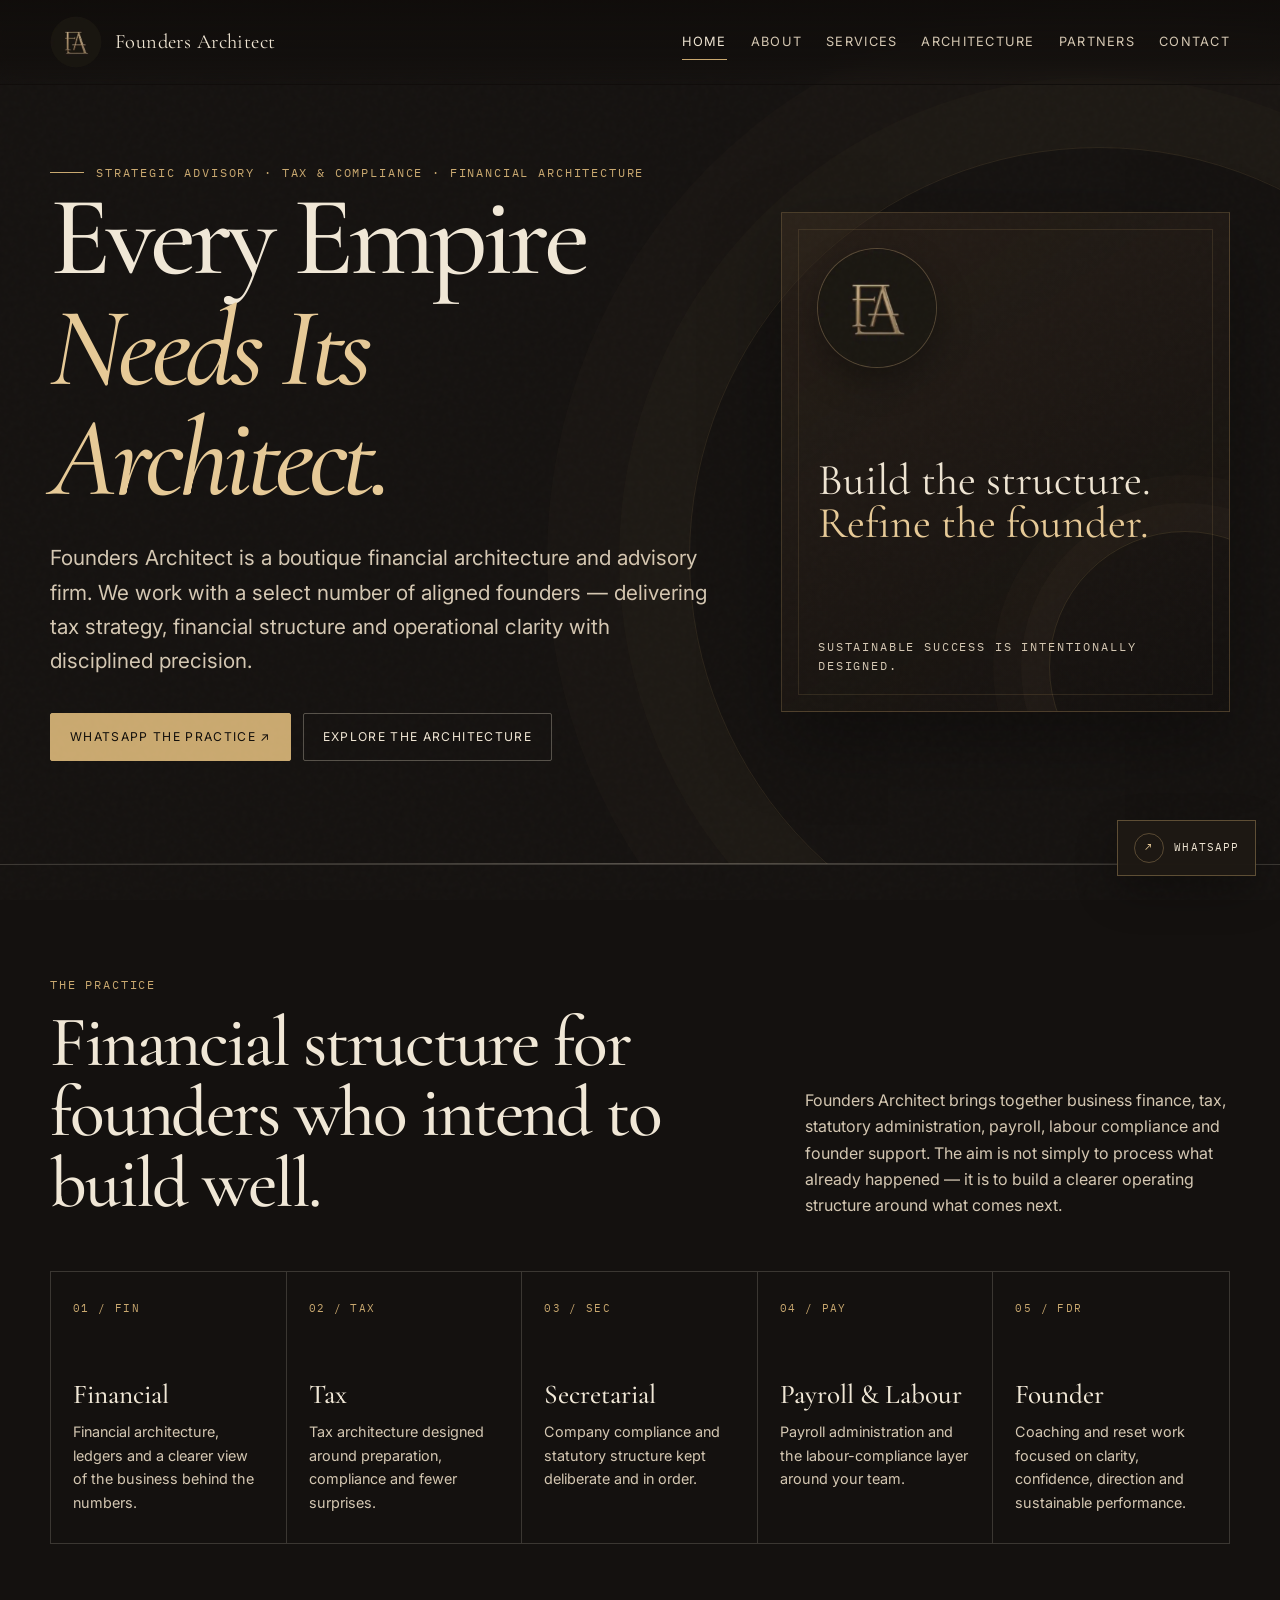
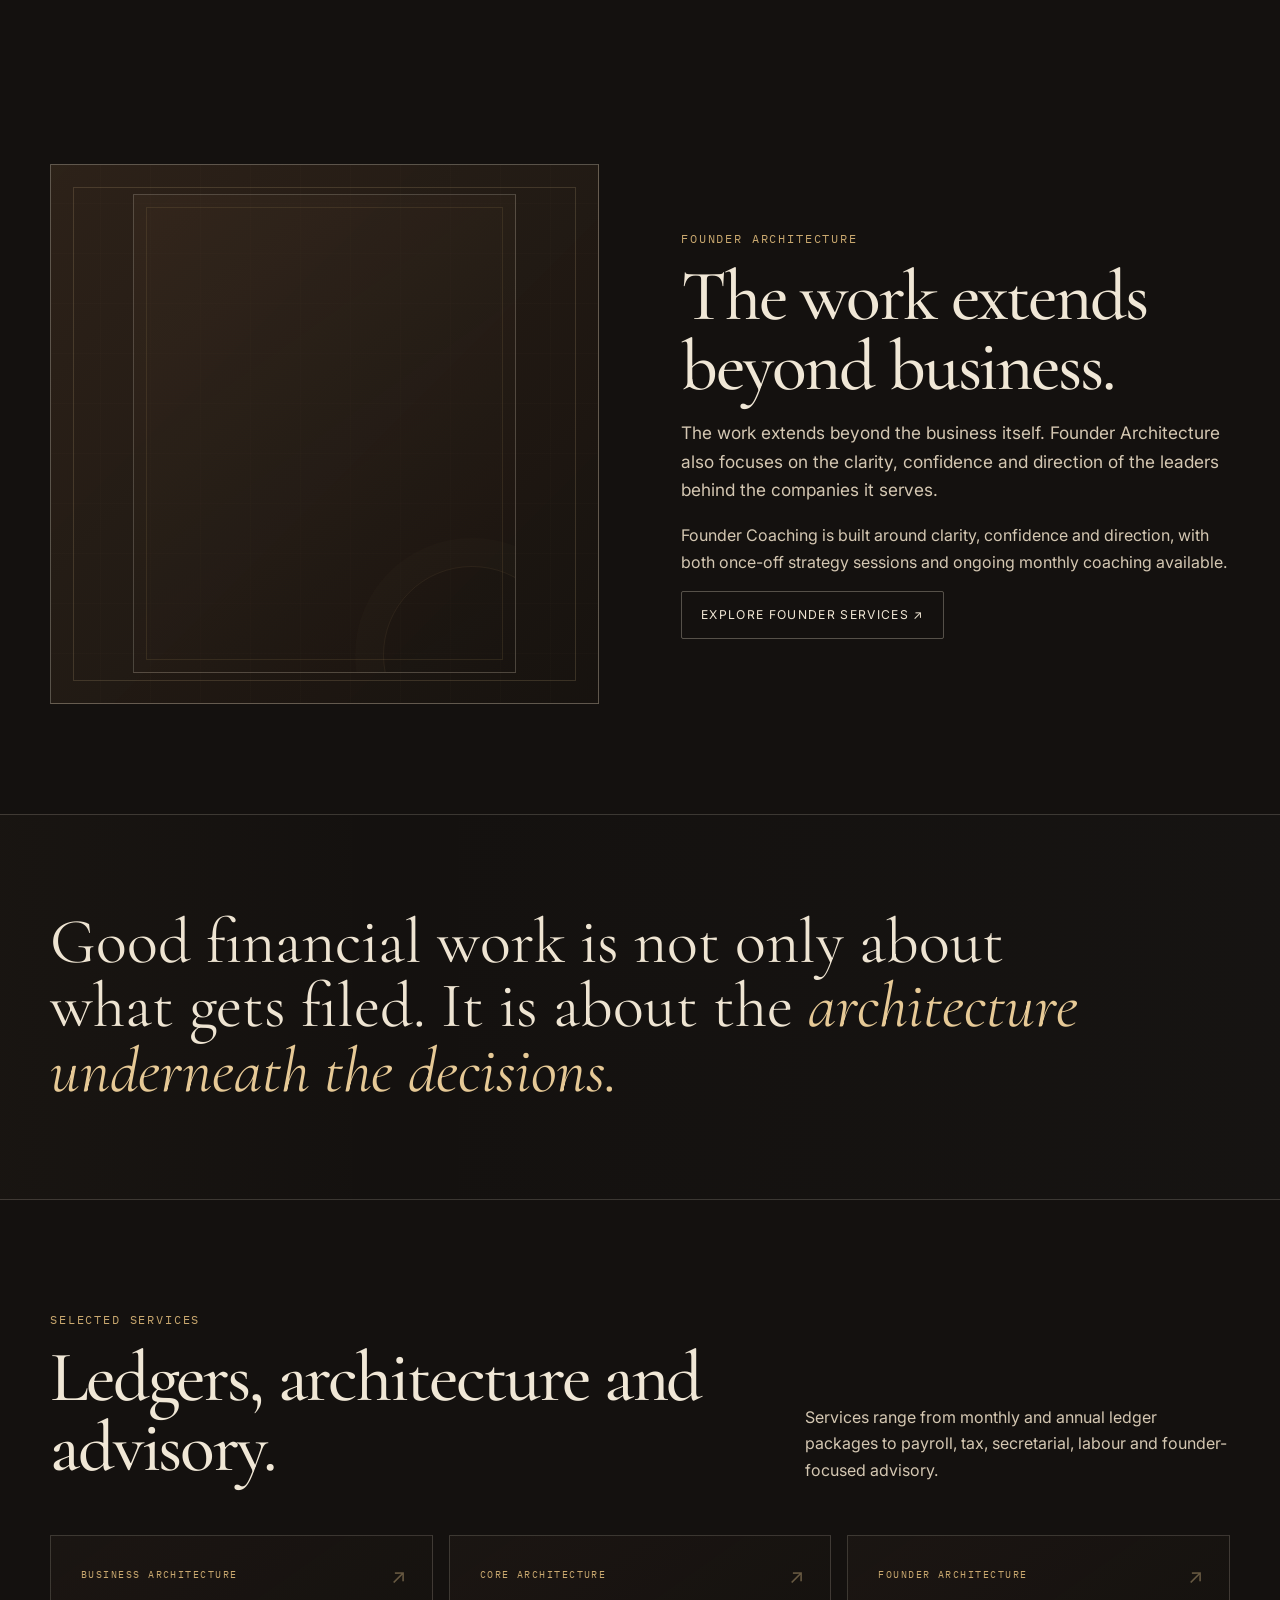
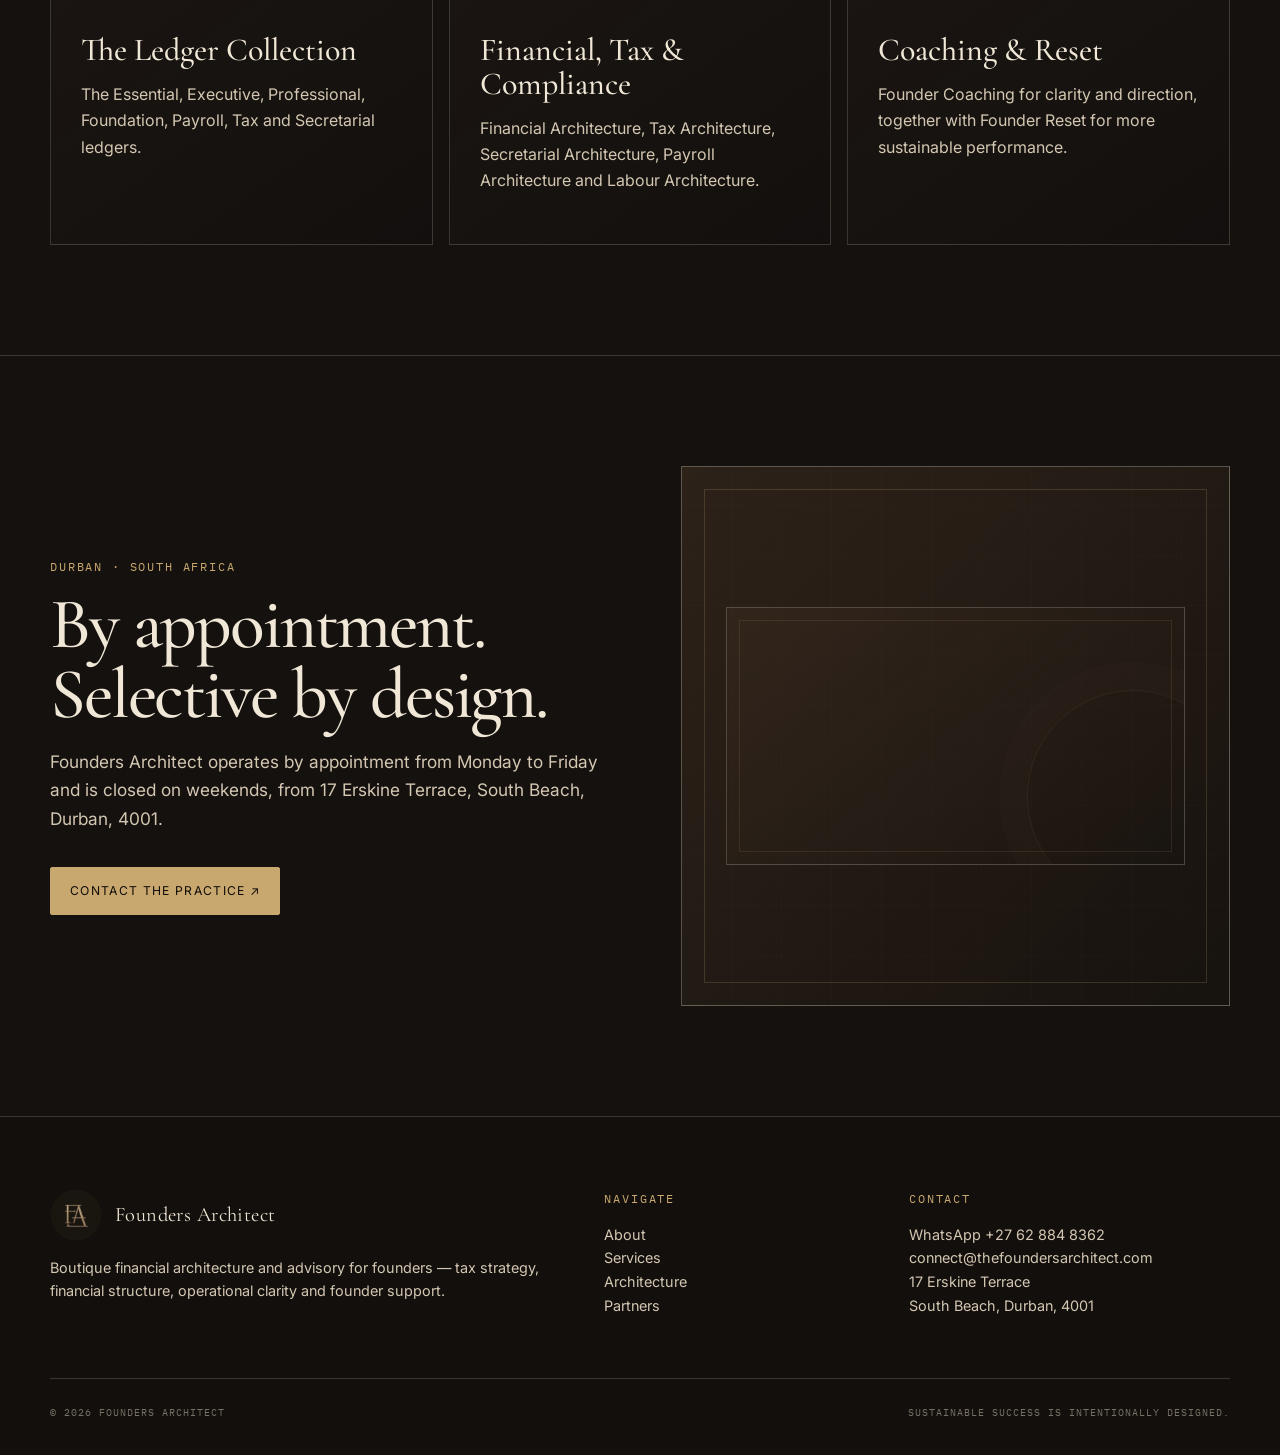
==== commit 0ee80f89: "Add files via upload" ====
--- a/index.html
+++ b/index.html
@@ -1,181 +1,125 @@
-<!DOCTYPE html>
+<!doctype html>
 <html lang="en">
 <head>
-<meta charset="UTF-8">
-<meta name="viewport" content="width=device-width, initial-scale=1.0">
-<title>The Founder's Architect — Financial, Business &amp; Founder Architecture</title>
-<link rel="preconnect" href="https://fonts.googleapis.com">
-<link href="https://fonts.googleapis.com/css2?family=IBM+Plex+Mono:wght@500;600&family=EB+Garamond:ital,wght@0,400;0,500;0,600;1,400;1,500&family=Fraunces:ital,opsz,wght@0,9..144,500;0,9..144,600;1,9..144,500;1,9..144,600&display=swap" rel="stylesheet">
-<link rel="stylesheet" href="style.css">
+  <meta charset="utf-8">
+  <meta name="viewport" content="width=device-width,initial-scale=1">
+  <title>Founders Architect | Financial Architecture & Advisory</title>
+  <meta name="description" content="Founders Architect is a boutique financial architecture and advisory firm in Durban, delivering tax strategy, financial structure, operational clarity and founder support.">
+  <link rel="icon" href="assets/founders-architect-mark.png">
+  <link rel="stylesheet" href="assets/style.css">
 </head>
 <body>
+<canvas id="ambient-plan" aria-hidden="true"></canvas>
+<div class="bg-notation" aria-hidden="true"><span>structure / 01</span><span>tax / 02</span><span>ledger / 03</span><span>founder / 04</span></div>
+<div class="cursor-light" aria-hidden="true"></div><a class="whatsapp-float" href="https://wa.me/27628848362?text=Hello%20Founders%20Architect%2C%20I%27d%20like%20to%20make%20an%20enquiry." target="_blank" rel="noopener" aria-label="Chat with Founders Architect on WhatsApp">WhatsApp</a>
 
-<header class="site-header">
-  <a class="brand" href="index.html">
-    <img src="fa-logo.png" alt="The Founder's Architect">
-    <span>The Founder's Architect</span>
-  </a>
-  <nav class="site-nav">
-    <a href="index.html" class="active">Home</a>
-    <a href="financial-architecture.html">Financial</a>
-    <a href="business-architecture.html">Business</a>
-    <a href="founder-architecture.html">Founder</a>
-    <a href="contact.html">Contact</a>
-  </nav>
-  <div class="nav-cta">
-    <a class="btn btn-ghost" href="mailto:connect@thefoundersarchitect.com">Email us</a>
-    <a class="btn btn-primary" href="contact.html">Book a consult</a>
+<header class="site-nav">
+  <div class="container nav-inner">
+    <a class="brand" href="index.html"><img src="assets/founders-architect-mark.png" alt="Founders Architect monogram"><span class="brand-name">Founders Architect</span></a>
+    <button class="nav-toggle" aria-label="Toggle navigation">Menu</button>
+    <nav class="nav-links" aria-label="Primary navigation">
+      <a class="active" href="index.html">Home</a>
+      <a href="about.html">About</a>
+      <a href="services.html">Services</a>
+      <a href="architecture.html">Architecture</a>
+      <a href="partners.html">Partners</a>
+      <a href="contact.html">Contact</a>
+    </nav>
   </div>
 </header>
 
-<section class="hero">
-  <span class="eyebrow">Durban, South Africa</span>
-  <h1>Every empire needs its architect.</h1>
-  <p class="lede">Strategic advisory, tax &amp; compliance, and financial architecture for founders who'd rather build the business than manage the paperwork.</p>
-  <div class="hero-ctas">
-    <a class="btn btn-primary" href="contact.html">Book a free consult</a>
-    <a class="btn btn-ghost" href="mailto:connect@thefoundersarchitect.com">Email us</a>
-  </div>
-  <div class="badge-row">
-    <span class="badge">Sage Authorised</span>
-    <span class="badge">2× Bookkeeping Firm of the Year</span>
-    <span class="badge">Cloud-based books</span>
-  </div>
-</section>
+<main>
+  <section class="hero">
+    <div class="container hero-grid">
+      <div class="reveal">
+        <div class="eyebrow mono">Strategic advisory · tax & compliance · financial architecture</div>
+        <h1>Every Empire<br><em>Needs Its Architect.</em></h1>
+        <p class="lede">Founders Architect is a boutique financial architecture and advisory firm. We work with a select number of aligned founders — delivering tax strategy, financial structure and operational clarity with disciplined precision.</p>
+        <div class="hero-actions">
+          <a class="btn brass" href="https://wa.me/27628848362?text=Hello%20Founders%20Architect%2C%20I%27d%20like%20to%20make%20an%20enquiry." target="_blank" rel="noopener">WhatsApp the practice ↗</a>
+          <a class="btn" href="services.html">Explore the architecture</a>
+        </div>
+      </div>
+      <aside class="hero-plaque reveal" aria-label="Founders Architect philosophy">
+        <img class="plaque-mark" src="assets/founders-architect-mark.png" alt="">
+        <blockquote>Build the structure.<br><span>Refine the founder.</span></blockquote>
+        <div class="mono muted">Sustainable success is intentionally designed.</div>
+      </aside>
+    </div>
+  </section>
 
-<section class="section">
-  <div class="wrap">
-    <div class="section-head reveal">
-      <span class="eyebrow">What we do</span>
-      <h2>Three pillars, one practice.</h2>
-      <p>Everything a founder needs to stay compliant, organised, and standing at the end of it.</p>
-    </div>
-    <div class="card-grid">
-      <a class="card reveal" href="financial-architecture.html" style="text-decoration:none; display:block;">
-        <svg class="icon" viewBox="0 0 42 42" fill="none" stroke="#b3904f" stroke-width="1.6"><rect x="10" y="6" width="22" height="30" rx="3"/><line x1="15" y1="14" x2="27" y2="14"/><line x1="15" y1="20" x2="27" y2="20"/><line x1="15" y1="26" x2="22" y2="26"/></svg>
-        <h3>Financial Architecture</h3>
-        <p>Bookkeeping, tax, secretarial, payroll and labour compliance — the structural work behind every business.</p>
-      </a>
-      <a class="card reveal" href="business-architecture.html" style="text-decoration:none; display:block;">
-        <svg class="icon" viewBox="0 0 42 42" fill="none" stroke="#b3904f" stroke-width="1.6"><rect x="6" y="10" width="30" height="8" rx="2"/><rect x="6" y="22" width="30" height="8" rx="2"/></svg>
-        <h3>Business Architecture</h3>
-        <p>Monthly retainer tiers, from first registration to established enterprise — built for where you stand today.</p>
-      </a>
-      <a class="card reveal" href="founder-architecture.html" style="text-decoration:none; display:block;">
-        <svg class="icon" viewBox="0 0 42 42" fill="none" stroke="#b3904f" stroke-width="1.6"><circle cx="21" cy="11" r="3.4"/><line x1="21" y1="15" x2="13" y2="33"/><line x1="21" y1="15" x2="29" y2="33"/><line x1="16" y1="25" x2="26" y2="25"/></svg>
-        <h3>Founder Architecture</h3>
-        <p>Coaching and recovery for the person building the business — because an empire needs someone still standing.</p>
-      </a>
-    </div>
-  </div>
-</section>
-
-<section class="section section-alt">
-  <div class="wrap">
-    <div class="section-head reveal">
-      <span class="eyebrow">Why The Founder's Architect</span>
-      <h2>Built for founders, not corporates.</h2>
-    </div>
-    <div class="numbered-grid">
-      <div class="numbered-item reveal">
-        <div class="num">1</div>
-        <h4>One point of contact</h4>
-        <p>You deal directly with Magdalene — no call centres, no handoffs between departments.</p>
+  <section class="section-rule">
+    <div class="container">
+      <div class="section-head reveal">
+        <div><div class="kicker mono">The practice</div><h2>Financial structure for founders who intend to build well.</h2></div>
+        <p>Founders Architect brings together business finance, tax, statutory administration, payroll, labour compliance and founder support. The aim is not simply to process what already happened — it is to build a clearer operating structure around what comes next.</p>
       </div>
-      <div class="numbered-item reveal">
-        <div class="num">2</div>
-        <h4>Cloud-based, always visible</h4>
-        <p>Your books live in Sage Business Cloud, so you can see exactly where things stand, any time.</p>
-      </div>
-      <div class="numbered-item reveal">
-        <div class="num">3</div>
-        <h4>Durban based, national reach</h4>
-        <p>Rooted in Durban and easy to reach — serving founders across South Africa.</p>
+      <div class="pillars stagger">
+        <article class="pillar"><div class="num">01 / FIN</div><h3>Financial</h3><p>Financial architecture, ledgers and a clearer view of the business behind the numbers.</p></article>
+        <article class="pillar"><div class="num">02 / TAX</div><h3>Tax</h3><p>Tax architecture designed around preparation, compliance and fewer surprises.</p></article>
+        <article class="pillar"><div class="num">03 / SEC</div><h3>Secretarial</h3><p>Company compliance and statutory structure kept deliberate and in order.</p></article>
+        <article class="pillar"><div class="num">04 / PAY</div><h3>Payroll & Labour</h3><p>Payroll administration and the labour-compliance layer around your team.</p></article>
+        <article class="pillar"><div class="num">05 / FDR</div><h3>Founder</h3><p>Coaching and reset work focused on clarity, confidence, direction and sustainable performance.</p></article>
       </div>
     </div>
-  </div>
-</section>
+  </section>
 
-<section class="section">
-  <div class="wrap">
-    <div class="section-head reveal">
-      <span class="eyebrow">How it works</span>
-      <h2>Getting started is four steps.</h2>
-    </div>
-    <div class="steps-grid">
-      <div class="step reveal"><div class="step-num">01</div><h4>Free consult</h4><p>Tell us about the business and where the books currently stand.</p></div>
-      <div class="step reveal"><div class="step-num">02</div><h4>Set up your architecture</h4><p>We build or clean up your financial systems properly, from the foundation up.</p></div>
-      <div class="step reveal"><div class="step-num">03</div><h4>Monthly management</h4><p>Bookkeeping, payroll and compliance handled every month, on schedule.</p></div>
-      <div class="step reveal"><div class="step-num">04</div><h4>Tax season ready</h4><p>SARS submissions and tax obligations taken care of when they're due.</p></div>
-    </div>
-  </div>
-</section>
-
-<section class="section section-alt">
-  <div class="wrap reveal">
-    <div class="stats-row" id="stats-row">
-      <div class="stat-cell"><span class="num" data-count="2">0</span><span class="lbl">Global Bookkeeping Firm of the Year</span></div>
-      <div class="stat-cell"><span class="num" data-static="Sage">—</span><span class="lbl">Authorised Accountants &amp; Advisors</span></div>
-      <div class="stat-cell"><span class="num" data-static="KZN">—</span><span class="lbl">Top Business Women, Founder Featured</span></div>
-      <div class="stat-cell"><span class="num" data-static="8">0</span><span class="lbl">Ledger Tiers, One For Every Stage</span></div>
-    </div>
-  </div>
-</section>
-
-<section class="section">
-  <div class="wrap">
-    <div class="cta-band reveal">
-      <h2>Let's give your empire its architect.</h2>
-      <p>Book a free consult or send a message — no obligation, just a conversation about what your business needs.</p>
-      <div class="hero-ctas">
-        <a class="btn btn-primary" href="contact.html">Book a free consult</a>
-        <a class="btn btn-ghost" style="color:#e9ddbd; border-color:rgba(233,221,189,.35);" href="mailto:connect@thefoundersarchitect.com">Email us</a>
+  <section>
+    <div class="container split">
+      <div class="study-frame reveal">
+        <div class="photo-placeholder" aria-hidden="true"></div>
+      </div>
+      <div class="copy reveal">
+        <div class="kicker mono">Founder architecture</div>
+        <h2>The work extends beyond business.</h2>
+        <p>The work extends beyond the business itself. Founder Architecture also focuses on the clarity, confidence and direction of the leaders behind the companies it serves.</p>
+        <p>Founder Coaching is built around clarity, confidence and direction, with both once-off strategy sessions and ongoing monthly coaching available.</p>
+        <a class="btn" href="services.html#founder">Explore founder services ↗</a>
       </div>
     </div>
+  </section>
+
+  <section class="statement">
+    <div class="container reveal">
+      <p>Good financial work is not only about what gets filed. It is about the <em>architecture underneath the decisions.</em></p>
+    </div>
+  </section>
+
+  <section>
+    <div class="container">
+      <div class="section-head reveal">
+        <div><div class="kicker mono">Selected services</div><h2>Ledgers, architecture and advisory.</h2></div>
+        <p>Services range from monthly and annual ledger packages to payroll, tax, secretarial, labour and founder-focused advisory.</p>
+      </div>
+      <div class="service-grid stagger">
+        <a class="service-card" href="services.html#ledgers"><span class="arrow">↗</span><div class="label">Business Architecture</div><h3>The Ledger Collection</h3><p>The Essential, Executive, Professional, Foundation, Payroll, Tax and Secretarial ledgers.</p></a>
+        <a class="service-card" href="services.html#architecture-services"><span class="arrow">↗</span><div class="label">Core Architecture</div><h3>Financial, Tax & Compliance</h3><p>Financial Architecture, Tax Architecture, Secretarial Architecture, Payroll Architecture and Labour Architecture.</p></a>
+        <a class="service-card" href="services.html#founder"><span class="arrow">↗</span><div class="label">Founder Architecture</div><h3>Coaching & Reset</h3><p>Founder Coaching for clarity and direction, together with Founder Reset for more sustainable performance.</p></a>
+      </div>
+    </div>
+  </section>
+
+  <section class="section-rule">
+    <div class="container split">
+      <div class="copy reveal">
+        <div class="kicker mono">Durban · South Africa</div>
+        <h2>By appointment. Selective by design.</h2>
+        <p>Founders Architect operates by appointment from Monday to Friday and is closed on weekends, from 17 Erskine Terrace, South Beach, Durban, 4001.</p>
+        <div class="hero-actions"><a class="btn brass" href="contact.html">Contact the practice ↗</a></div>
+      </div>
+      <div class="study-frame reveal"><div class="photo-placeholder wide" aria-hidden="true"></div></div>
+    </div>
+  </section>
+</main>
+
+<footer>
+  <div class="container footer-grid">
+    <div><a class="brand" href="index.html"><img src="assets/founders-architect-mark.png" alt=""><span class="brand-name">Founders Architect</span></a><p>Boutique financial architecture and advisory for founders — tax strategy, financial structure, operational clarity and founder support.</p></div>
+    <div><div class="mono">Navigate</div><p><a href="about.html">About</a><br><a href="services.html">Services</a><br><a href="architecture.html">Architecture</a><br><a href="partners.html">Partners</a></p></div>
+    <div><div class="mono">Contact</div><p><a href="https://wa.me/27628848362?text=Hello%20Founders%20Architect%2C%20I%27d%20like%20to%20make%20an%20enquiry." target="_blank" rel="noopener">WhatsApp +27 62 884 8362</a><br><a href="mailto:connect@thefoundersarchitect.com">connect@thefoundersarchitect.com</a><br>17 Erskine Terrace<br>South Beach, Durban, 4001</p></div>
   </div>
-</section>
-
-<footer class="site-footer">
-  <div class="footer-grid">
-    <div>
-      <a class="brand" href="index.html"><img src="fa-logo.png" alt=""><span>The Founder's Architect</span></a>
-      <p>Strategic advisory, tax &amp; compliance and financial architecture for founders, run by Magdalene van der Walt.</p>
-    </div>
-    <div class="footer-col">
-      <h4>Explore</h4>
-      <a href="index.html">Home</a>
-      <a href="financial-architecture.html">Financial</a>
-      <a href="business-architecture.html">Business</a>
-      <a href="founder-architecture.html">Founder</a>
-      <a href="about.html">About</a>
-      <a href="contact.html">Contact</a>
-    </div>
-    <div class="footer-col">
-      <h4>Contact</h4>
-      <a href="mailto:connect@thefoundersarchitect.com">connect@thefoundersarchitect.com</a>
-      <a href="contact.html">Book a consult</a>
-    </div>
-  </div>
-  <div class="bottom wrap">© The Founder's Architect. Durban, South Africa. Financial · Business · Founder Architecture</div>
+  <div class="container footer-bottom"><span>© 2026 Founders Architect</span><span>Sustainable success is intentionally designed.</span></div>
 </footer>
-
-<script>
-const io = new IntersectionObserver(es=>es.forEach(e=>{if(e.isIntersecting){e.target.classList.add('in'); io.unobserve(e.target);}}),{threshold:.15});
-document.querySelectorAll('.reveal').forEach(el=>io.observe(el));
-
-// animated stat counters
-const counters = document.querySelectorAll('.stat-cell .num[data-count]');
-const cio = new IntersectionObserver(es=>es.forEach(e=>{
-  if(e.isIntersecting){
-    const el = e.target, target = parseInt(el.dataset.count,10);
-    let cur = 0;
-    const step = ()=>{ cur++; el.textContent = cur + '×'; if(cur < target) requestAnimationFrame(step); };
-    step();
-    cio.unobserve(el);
-  }
-}),{threshold:.5});
-counters.forEach(el=>cio.observe(el));
-document.querySelectorAll('.stat-cell .num[data-static]').forEach(el=>{ el.textContent = el.dataset.static; });
-</script>
+<script src="assets/app.js"></script>
 </body>
 </html>
--- a/assets/style.css
+++ b/assets/style.css
@@ -0,0 +1,142 @@
+@import url('https://fonts.googleapis.com/css2?family=Cormorant+Garamond:ital,wght@0,500;0,600;1,500&family=Inter:wght@400;500;600&family=IBM+Plex+Mono:wght@400;500&display=swap');
+
+:root{
+  --ink:#14110f;
+  --ink-2:#1b1713;
+  --walnut:#2d221a;
+  --walnut-2:#3b2d22;
+  --paper:#eee4d2;
+  --paper-2:#d4c7b2;
+  --brass:#c9a86f;
+  --brass-2:#e6c996;
+  --olive:#707564;
+  --blueprint:#566f7b;
+  --line:rgba(238,228,210,.18);
+  --line-strong:rgba(238,228,210,.30);
+  --max:1180px;
+  --serif:'Cormorant Garamond', Georgia, serif;
+  --sans:'Inter', system-ui, sans-serif;
+  --mono:'IBM Plex Mono', ui-monospace, monospace;
+}
+
+*{box-sizing:border-box}
+html{scroll-behavior:smooth;background:var(--ink)}
+body{margin:0;background:var(--ink);color:var(--paper);font-family:var(--sans);line-height:1.65;overflow-x:hidden}
+body::before{content:"";position:fixed;inset:0;pointer-events:none;z-index:-4;background:
+  radial-gradient(circle at 74% 18%,rgba(151,111,66,.11),transparent 34%),
+  radial-gradient(circle at 15% 58%,rgba(73,94,89,.08),transparent 34%),
+  linear-gradient(180deg,#15110e 0%,#1a1511 52%,#120f0d 100%)}
+body::after{content:"";position:fixed;inset:0;pointer-events:none;z-index:20;opacity:.12;mix-blend-mode:screen;background-image:url("data:image/svg+xml,%3Csvg viewBox='0 0 180 180' xmlns='http://www.w3.org/2000/svg'%3E%3Cfilter id='n'%3E%3CfeTurbulence type='fractalNoise' baseFrequency='.92' numOctaves='2' stitchTiles='stitch'/%3E%3C/filter%3E%3Crect width='100%25' height='100%25' filter='url(%23n)' opacity='.17'/%3E%3C/svg%3E")}
+
+#ambient-plan{position:fixed;inset:0;width:100%;height:100%;z-index:-3;pointer-events:none;opacity:.58}
+.bg-notation{position:fixed;inset:0;pointer-events:none;z-index:-2;overflow:hidden}
+.bg-notation span{position:absolute;font-family:var(--mono);font-size:10px;letter-spacing:.18em;color:rgba(224,194,140,.12);text-transform:uppercase;animation:floatNotation 18s ease-in-out infinite}
+.bg-notation span:nth-child(1){left:6%;top:22%;animation-delay:-4s}.bg-notation span:nth-child(2){right:8%;top:47%;animation-delay:-8s}.bg-notation span:nth-child(3){left:12%;bottom:12%;animation-delay:-12s}.bg-notation span:nth-child(4){right:18%;bottom:18%;animation-delay:-2s}
+@keyframes floatNotation{0%,100%{transform:translate3d(0,0,0);opacity:.45}50%{transform:translate3d(0,-20px,0);opacity:1}}
+
+::selection{background:var(--brass);color:var(--ink)}
+a{color:inherit;text-decoration:none}
+img{max-width:100%;display:block}
+button,input,textarea,select{font:inherit}
+.container{width:min(calc(100% - 40px),var(--max));margin-inline:auto}
+.mono{font-family:var(--mono);text-transform:uppercase;letter-spacing:.16em;font-size:.72rem}
+.eyebrow{color:var(--brass);display:flex;gap:12px;align-items:center}.eyebrow::before{content:"";width:34px;height:1px;background:var(--brass)}
+.kicker{color:var(--brass);margin-bottom:14px}
+.muted{color:var(--paper-2)}
+
+.site-nav{position:fixed;top:0;left:0;right:0;z-index:50;background:linear-gradient(180deg,rgba(16,13,11,.91),rgba(16,13,11,.58) 70%,transparent);backdrop-filter:blur(10px);border-bottom:1px solid transparent;transition:.35s ease}
+.site-nav.scrolled{background:rgba(19,15,13,.90);border-color:var(--line);box-shadow:0 18px 40px rgba(0,0,0,.18)}
+.nav-inner{height:84px;display:flex;align-items:center;justify-content:space-between;gap:28px}
+.brand{display:flex;align-items:center;gap:13px;font-family:var(--serif);font-size:1.28rem;letter-spacing:.02em}.brand img{width:52px;height:52px;border-radius:50%;object-fit:cover;clip-path:circle(49% at 50% 50%);filter:drop-shadow(0 7px 15px rgba(0,0,0,.35));flex:0 0 auto}.brand-name{white-space:nowrap}
+.nav-links{display:flex;align-items:center;gap:24px}.nav-links a{font-size:.8rem;text-transform:uppercase;letter-spacing:.1em;color:var(--paper-2);position:relative;padding:8px 0}.nav-links a::after{content:"";position:absolute;left:0;right:100%;bottom:1px;height:1px;background:var(--brass);transition:right .3s ease}.nav-links a:hover,.nav-links a.active{color:var(--paper)}.nav-links a:hover::after,.nav-links a.active::after{right:0}
+.nav-toggle{display:none;background:none;border:1px solid var(--line-strong);color:var(--paper);border-radius:999px;padding:8px 13px;text-transform:uppercase;letter-spacing:.12em;font-size:.7rem}
+
+main{position:relative}
+.hero{min-height:96svh;display:grid;align-items:center;padding:132px 0 72px;position:relative;overflow:hidden}
+.hero::before{content:"";position:absolute;right:-18vw;top:17%;width:64vw;height:64vw;border:1px solid rgba(195,160,103,.13);border-radius:50%;box-shadow:0 0 0 70px rgba(195,160,103,.025),0 0 0 142px rgba(195,160,103,.018);animation:slowOrbit 24s linear infinite}
+.hero::after{content:"";position:absolute;inset:auto 0 0;height:1px;background:linear-gradient(90deg,transparent,var(--line-strong),transparent)}
+@keyframes slowOrbit{to{transform:rotate(360deg)}}
+.hero-grid{display:grid;grid-template-columns:minmax(0,1.06fr) minmax(330px,.72fr);gap:70px;align-items:center}
+h1,h2,h3,h4{font-family:var(--serif);font-weight:500;line-height:.98;margin:0;color:#f0e7d6}
+h1{font-size:clamp(4rem,8.8vw,8.7rem);letter-spacing:-.045em;max-width:910px}h1 em{color:var(--brass-2);font-weight:500}
+h2{font-size:clamp(2.8rem,5.6vw,5.5rem);letter-spacing:-.03em}h3{font-size:clamp(1.55rem,2.8vw,2.35rem);line-height:1.05}
+.lede{font-size:clamp(1.05rem,1.7vw,1.3rem);color:var(--paper-2);max-width:760px;margin:28px 0 0}.hero .lede{max-width:720px}
+.hero-actions{display:flex;gap:12px;flex-wrap:wrap;margin-top:34px}
+.btn{display:inline-flex;align-items:center;justify-content:center;gap:10px;min-height:48px;padding:13px 19px;border:1px solid var(--line-strong);border-radius:2px;font-size:.76rem;text-transform:uppercase;letter-spacing:.11em;position:relative;overflow:hidden;transition:transform .25s ease,border-color .25s ease,color .25s ease,background .25s ease}.btn:hover{transform:translateY(-2px);border-color:rgba(224,194,140,.65)}.btn.brass{background:var(--brass);color:#100d09;border-color:var(--brass)}.btn.brass:hover{background:var(--brass-2)}
+
+.hero-plaque{position:relative;min-height:500px;border:1px solid rgba(195,160,103,.26);background:linear-gradient(145deg,rgba(56,42,30,.48),rgba(13,10,8,.32));padding:36px;display:flex;flex-direction:column;justify-content:space-between;box-shadow:0 28px 70px rgba(0,0,0,.35);overflow:hidden}
+.hero-plaque::before{content:"";position:absolute;inset:16px;border:1px solid rgba(195,160,103,.15);pointer-events:none}.hero-plaque::after{content:"";position:absolute;width:270px;height:270px;right:-92px;bottom:-92px;border:1px solid rgba(195,160,103,.16);border-radius:50%;box-shadow:0 0 0 28px rgba(195,160,103,.028),0 0 0 56px rgba(195,160,103,.018);animation:slowOrbit 19s linear infinite reverse}
+.plaque-mark{width:118px;height:118px;border-radius:50%;box-shadow:0 0 0 1px rgba(224,194,140,.28),0 14px 34px rgba(0,0,0,.35)}
+.hero-plaque blockquote{margin:0;font-family:var(--serif);font-size:2.75rem;line-height:.98;max-width:430px}.hero-plaque blockquote span{color:var(--brass-2)}
+
+section{padding:110px 0;position:relative}.section-rule{border-top:1px solid var(--line)}
+.section-head{display:grid;grid-template-columns:minmax(0,1fr) minmax(300px,.62fr);gap:70px;align-items:end;margin-bottom:52px}.section-head p{color:var(--paper-2);margin:0;max-width:560px}
+.pillars{display:grid;grid-template-columns:repeat(5,1fr);border:1px solid var(--line)}.pillar{min-height:270px;padding:28px 22px;border-right:1px solid var(--line);position:relative;overflow:hidden;transition:background .35s ease,transform .35s ease}.pillar:last-child{border-right:0}.pillar:hover{background:rgba(195,160,103,.055);transform:translateY(-4px)}.pillar .num{font-family:var(--mono);font-size:.66rem;color:var(--brass);letter-spacing:.13em}.pillar h3{font-size:1.7rem;margin:64px 0 10px}.pillar p{font-size:.9rem;color:var(--paper-2);margin:0}
+
+.split{display:grid;grid-template-columns:1fr 1fr;gap:82px;align-items:center}.copy p{color:var(--paper-2);max-width:650px}.copy p:first-of-type{font-size:1.08rem}
+.study-frame{min-height:540px;border:1px solid var(--line-strong);background:linear-gradient(135deg,rgba(77,56,38,.44),rgba(25,19,14,.55));position:relative;overflow:hidden;display:grid;place-items:center}.study-frame::before{content:"";position:absolute;inset:22px;border:1px solid rgba(224,194,140,.17)}.study-frame::after{content:"";position:absolute;inset:0;background:repeating-linear-gradient(90deg,transparent 0 49px,rgba(224,194,140,.028) 50px),repeating-linear-gradient(0deg,transparent 0 49px,rgba(224,194,140,.028) 50px)}
+.photo-placeholder{position:relative;z-index:2;width:70%;aspect-ratio:4/5;border:1px solid rgba(238,228,210,.22);display:grid;place-items:center;text-align:center;padding:30px;background:linear-gradient(145deg,rgba(74,55,40,.25),rgba(20,16,13,.20));overflow:hidden}.photo-placeholder::before{content:"";position:absolute;inset:12px;border:1px solid rgba(201,168,111,.12)}.photo-placeholder::after{content:"";position:absolute;width:46%;aspect-ratio:1;border:1px solid rgba(201,168,111,.09);border-radius:50%;right:-12%;bottom:-15%;box-shadow:0 0 0 28px rgba(201,168,111,.018)}
+.photo-placeholder.wide{width:84%;aspect-ratio:16/9}.photo-caption{margin-top:10px;font-size:.72rem;color:rgba(231,220,199,.45);font-family:var(--mono);text-transform:uppercase;letter-spacing:.1em}
+
+.statement{padding:95px 0;border-block:1px solid var(--line);background:linear-gradient(90deg,rgba(195,160,103,.025),transparent 30%,rgba(86,111,123,.025))}.statement p{font-family:var(--serif);font-size:clamp(2.7rem,5vw,5.25rem);line-height:1.01;max-width:1080px;margin:0}.statement em{color:var(--brass-2)}
+
+.service-grid{display:grid;grid-template-columns:repeat(3,1fr);gap:16px}.service-card{border:1px solid var(--line);padding:30px;min-height:310px;background:linear-gradient(145deg,rgba(49,37,27,.23),rgba(10,8,7,.16));position:relative;overflow:hidden;transition:transform .3s ease,border-color .3s ease,background .3s ease}.service-card:hover{transform:translateY(-5px);border-color:rgba(195,160,103,.38);background:linear-gradient(145deg,rgba(49,37,27,.38),rgba(10,8,7,.20))}.service-card .label{font-family:var(--mono);font-size:.65rem;color:var(--brass);text-transform:uppercase;letter-spacing:.14em}.service-card h3{margin:50px 0 14px;font-size:2rem}.service-card p{color:var(--paper-2);margin:0}.service-card .arrow{position:absolute;right:26px;top:24px;color:rgba(224,194,140,.4);font-size:1.25rem;transition:transform .3s ease}.service-card:hover .arrow{transform:translate(3px,-3px);color:var(--brass-2)}
+
+.ledger-list{border-top:1px solid var(--line)}.ledger-row{display:grid;grid-template-columns:110px minmax(0,.7fr) minmax(260px,1fr) auto;gap:24px;align-items:center;padding:26px 0;border-bottom:1px solid var(--line);transition:padding .25s ease,background .25s ease}.ledger-row:hover{padding-left:14px;padding-right:14px;background:rgba(195,160,103,.035)}.ledger-row .code{color:var(--brass);font-family:var(--mono);font-size:.67rem;letter-spacing:.12em}.ledger-row h3{font-size:1.75rem}.ledger-row p{margin:0;color:var(--paper-2);font-size:.9rem}.ledger-row .mini-link{font-family:var(--mono);font-size:.65rem;text-transform:uppercase;letter-spacing:.12em;color:var(--brass-2)}
+
+.detail-panel{display:grid;grid-template-columns:1fr 1fr;gap:45px;border:1px solid var(--line-strong);padding:42px;background:rgba(36,27,20,.28);margin-top:24px}.detail-panel ul{margin:0;padding-left:18px;color:var(--paper-2)}.detail-panel li+li{margin-top:8px}.detail-panel h3{margin-bottom:16px}.detail-panel p{color:var(--paper-2)}
+
+.partner-grid{display:grid;grid-template-columns:repeat(3,1fr);gap:16px}.partner-card{padding:30px;border:1px solid var(--line);background:rgba(10,8,7,.28)}.partner-card h3{margin:35px 0 13px}.partner-card p{color:var(--paper-2);font-size:.92rem}.partner-card a{display:inline-flex;margin-top:12px;color:var(--brass-2);font-family:var(--mono);font-size:.68rem;text-transform:uppercase;letter-spacing:.11em}
+
+.hours{border-top:1px solid var(--line)}.hours-row{display:flex;justify-content:space-between;gap:25px;border-bottom:1px solid var(--line);padding:13px 0;color:var(--paper-2)}.hours-row strong{color:var(--paper);font-weight:500}
+.contact-grid{display:grid;grid-template-columns:.82fr 1.18fr;gap:70px}.contact-card{border:1px solid var(--line-strong);padding:36px;background:rgba(36,27,20,.25)}.contact-card + .contact-card{margin-top:16px}.contact-card h3{font-size:1.9rem;margin-bottom:14px}.contact-card p{margin:0;color:var(--paper-2)}.contact-card a{color:var(--brass-2)}
+form{display:grid;gap:16px}.field{display:grid;gap:7px}.field label{font-family:var(--mono);font-size:.65rem;text-transform:uppercase;letter-spacing:.12em;color:var(--paper-2)}.field input,.field textarea{width:100%;background:rgba(15,12,10,.34);border:1px solid var(--line-strong);color:var(--paper);padding:14px 15px;outline:none;border-radius:0}.field input:focus,.field textarea:focus{border-color:rgba(224,194,140,.7);box-shadow:0 0 0 2px rgba(195,160,103,.08)}.field textarea{min-height:170px;resize:vertical}
+
+.page-hero{padding:170px 0 74px;border-bottom:1px solid var(--line);position:relative;overflow:hidden}.page-hero h1{font-size:clamp(4.1rem,8vw,7.8rem);max-width:1050px}.page-hero p{max-width:690px;color:var(--paper-2);font-size:1.08rem;margin:24px 0 0}.page-hero::after{content:"FA / ARCHIVE / 2026";position:absolute;right:4%;bottom:17px;font-family:var(--mono);font-size:.62rem;letter-spacing:.16em;color:rgba(224,194,140,.24)}
+
+.founder-card{display:grid;grid-template-columns:280px 1fr;gap:46px;align-items:center;border:1px solid var(--line);padding:30px;background:rgba(36,27,20,.20)}.founder-card .portrait-slot{aspect-ratio:4/5;border:1px solid rgba(238,228,210,.22);display:grid;place-items:center;text-align:center;padding:24px;background:linear-gradient(145deg,rgba(76,56,40,.28),rgba(20,16,13,.22));position:relative;overflow:hidden}.founder-card .portrait-slot::before{content:"";position:absolute;inset:12px;border:1px solid rgba(201,168,111,.13)}.founder-card p{color:var(--paper-2)}
+
+footer{padding:72px 0 34px;border-top:1px solid var(--line);background:rgba(15,12,10,.42)}.footer-grid{display:grid;grid-template-columns:1.4fr .7fr .9fr;gap:55px}.footer-grid p{color:var(--paper-2);font-size:.9rem}.footer-grid .mono{color:var(--brass)}.footer-bottom{display:flex;justify-content:space-between;gap:20px;align-items:center;border-top:1px solid var(--line);padding-top:26px;margin-top:46px;color:rgba(231,220,199,.48);font-family:var(--mono);font-size:.62rem;letter-spacing:.1em;text-transform:uppercase}
+
+.reveal{opacity:0;transform:translateY(26px);transition:opacity .8s cubic-bezier(.2,.7,.2,1),transform .8s cubic-bezier(.2,.7,.2,1)}.reveal.is-visible{opacity:1;transform:none}.stagger>*{opacity:0;transform:translateY(18px);transition:opacity .65s ease,transform .65s ease}.stagger.is-visible>*{opacity:1;transform:none}.stagger.is-visible>*:nth-child(2){transition-delay:.08s}.stagger.is-visible>*:nth-child(3){transition-delay:.16s}.stagger.is-visible>*:nth-child(4){transition-delay:.24s}.stagger.is-visible>*:nth-child(5){transition-delay:.32s}
+
+.cursor-light{position:fixed;width:420px;height:420px;border-radius:50%;pointer-events:none;z-index:-1;transform:translate(-50%,-50%);background:radial-gradient(circle,rgba(195,160,103,.045),transparent 66%);transition:opacity .3s ease;opacity:0}.cursor-light.on{opacity:1}
+
+@media(max-width:980px){
+  .nav-toggle{display:block}.nav-links{position:fixed;top:84px;left:20px;right:20px;display:none;flex-direction:column;align-items:stretch;gap:0;padding:10px;background:rgba(24,19,16,.97);border:1px solid var(--line-strong)}.nav-links.open{display:flex}.nav-links a{padding:13px 12px;border-bottom:1px solid var(--line)}.nav-links a:last-child{border-bottom:0}
+  .hero-grid,.split,.section-head,.contact-grid{grid-template-columns:1fr}.hero-grid{gap:42px}.hero{padding-top:125px}.hero-plaque{min-height:420px}.section-head{gap:22px}.split{gap:46px}
+  .pillars{grid-template-columns:repeat(2,1fr)}.pillar{border-bottom:1px solid var(--line)}.pillar:nth-child(2n){border-right:0}.pillar:last-child{grid-column:1/-1}.service-grid,.partner-grid{grid-template-columns:1fr 1fr}.ledger-row{grid-template-columns:80px 1fr}.ledger-row p{grid-column:2}.ledger-row .mini-link{grid-column:2}.detail-panel{grid-template-columns:1fr}.footer-grid{grid-template-columns:1fr 1fr}.footer-grid>div:first-child{grid-column:1/-1}.founder-card{grid-template-columns:220px 1fr}
+}
+
+@media(max-width:640px){
+  .container{width:min(calc(100% - 28px),var(--max))}.nav-inner{height:72px}.brand img{width:44px;height:44px}.brand-name{font-size:1.12rem}.nav-links{top:72px;left:14px;right:14px}
+  .hero{min-height:auto;padding:120px 0 68px}.hero-grid{gap:34px}.hero-plaque{min-height:360px;padding:25px}.hero-plaque blockquote{font-size:2.2rem}.plaque-mark{width:92px;height:92px}
+  section{padding:78px 0}.statement{padding:70px 0}.pillars,.service-grid,.partner-grid{grid-template-columns:1fr}.pillar{min-height:220px;border-right:0}.pillar:last-child{grid-column:auto}.pillar h3{margin-top:46px}
+  .ledger-row{grid-template-columns:1fr;gap:8px}.ledger-row p,.ledger-row .mini-link{grid-column:1}.detail-panel{padding:28px}.study-frame{min-height:390px}.page-hero{padding:140px 0 64px}.founder-card{grid-template-columns:1fr}.founder-card .portrait-slot{max-width:280px}.footer-grid{grid-template-columns:1fr}.footer-grid>div:first-child{grid-column:auto}.footer-bottom{flex-direction:column;align-items:flex-start}.contact-card{padding:26px}
+}
+
+@media(prefers-reduced-motion:reduce){*{scroll-behavior:auto!important;animation:none!important;transition-duration:.001ms!important}.reveal,.stagger>*{opacity:1!important;transform:none!important}#ambient-plan{display:none}}
+
+
+.whatsapp-float{position:fixed;right:24px;bottom:24px;z-index:45;display:flex;align-items:center;gap:10px;min-height:48px;padding:12px 16px;border:1px solid rgba(201,168,111,.38);background:rgba(31,25,20,.92);color:var(--paper);box-shadow:0 16px 42px rgba(0,0,0,.28);backdrop-filter:blur(12px);font-family:var(--mono);font-size:.67rem;letter-spacing:.1em;text-transform:uppercase;transition:transform .25s ease,border-color .25s ease,background .25s ease}
+.whatsapp-float::before{content:"↗";width:28px;height:28px;border:1px solid rgba(201,168,111,.34);border-radius:50%;display:grid;place-items:center;color:var(--brass-2)}
+.whatsapp-float:hover{transform:translateY(-3px);border-color:rgba(230,201,150,.7);background:rgba(48,37,28,.96)}
+@media(max-width:640px){.whatsapp-float{right:14px;bottom:14px;padding:11px 13px}}
+
+/* Mobile contact-page alignment safeguards */
+.contact-grid > *{min-width:0}
+.contact-card{min-width:0;max-width:100%}
+.contact-card h2,.contact-card h3,.contact-card p,.contact-card a{overflow-wrap:anywhere;word-break:normal}
+
+@media(max-width:640px){
+  .contact-grid{width:100%;gap:24px}
+  .contact-grid > *{width:100%;min-width:0}
+  .contact-card{width:100%;padding:24px 20px;overflow:hidden}
+  .contact-card h2{font-size:clamp(2.15rem,11vw,3rem)!important;line-height:1.02;margin-bottom:22px!important}
+  .contact-card h3{font-size:clamp(1.35rem,6.4vw,1.7rem);line-height:1.18}
+  .contact-card a{max-width:100%}
+  .hours-row{display:grid;grid-template-columns:1fr;gap:2px}
+  .hours-row span{text-align:left}
+  .field,.field input,.field textarea,form{min-width:0;max-width:100%}
+  .field input,.field textarea{display:block}
+}
